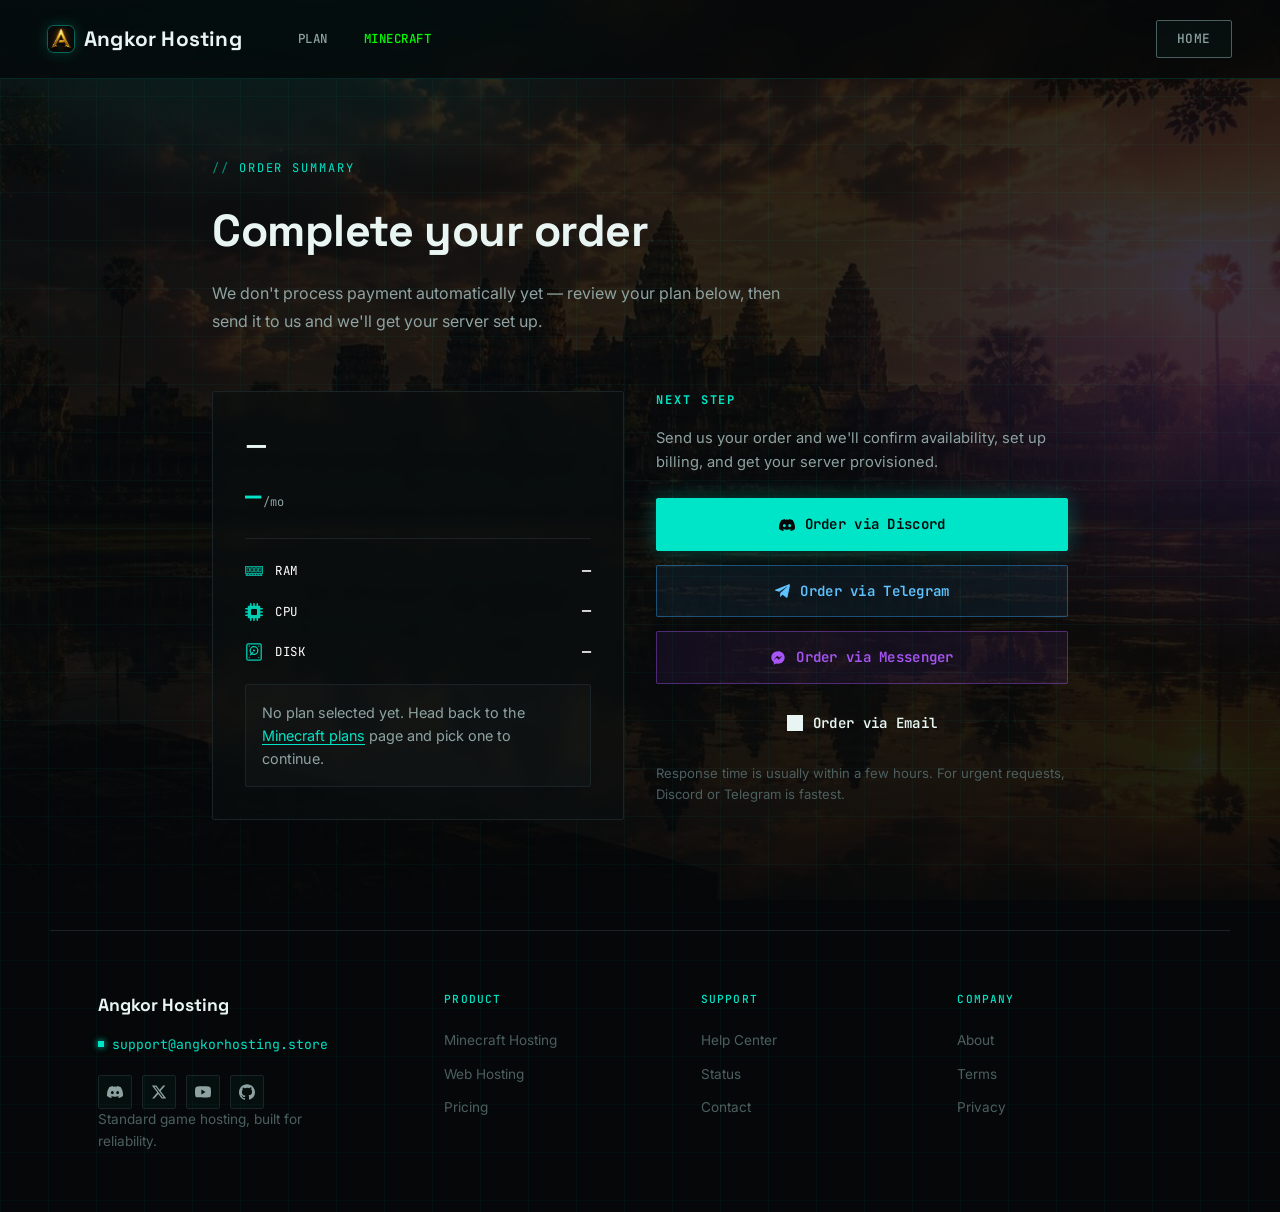
==== checkout/index.html @ 4ad1be81 "Initial commit" ====
<!DOCTYPE html>
<html lang="en">
<head>
    <meta charset="UTF-8">
    <meta name="viewport" content="width=device-width, initial-scale=1.0">
    <title>Checkout — Angkor Hosting</title>
    <link rel="stylesheet" href="/c2/style.css">
    <link rel="shortcut icon" href="/img/brand.png" type="image/x-icon">
</head>
<body>
    <header>
        <a href="/"><h1><img src="/img/brand.png">Angkor Hosting</h1></a>
        <div class="link-nav display-flex">
            <a href="/#plan" class="plans nav-link">Plan</a>
            <a href="/plan/mc/" class="minecraft-server nav-link" style="color:rgb(0, 255, 0);">Minecraft</a>
            <a href="" class="website nav-link"></a>
        </div>
        <div class="auth display-flex">
            <a href="/" class="login nav-link">Home</a>
        </div>
    </header>

    <main class="checkout-page">
        <p class="legal-label">Order summary</p>
        <h1>Complete your order</h1>
        <p class="intro">We don't process payment automatically yet — review your plan below, then send it to us and we'll get your server set up.</p>

        <div class="checkout-layout">
            <div class="order-card" id="order-card">
                <div class="order-card-header">
                    <h2 id="plan-name">—</h2>
                    <p class="order-price"><span id="plan-price">—</span><span class="unit">/mo</span></p>
                </div>

                <div class="order-specs">
                    <div class="ram-plan">
                        <img src="/svg/ram.svg" width="20px">
                        <div class="list-size"><p>RAM</p><p class="main-plan-list" id="plan-ram">—</p></div>
                    </div>
                    <div class="cpu-plan">
                        <img src="/svg/cpu.svg" width="20px">
                        <div class="list-size"><p>CPU</p><p class="main-plan-list" id="plan-cpu">—</p></div>
                    </div>
                    <div class="storage-plan">
                        <img src="/svg/storage.svg" width="20px">
                        <div class="list-size"><p>DISK</p><p class="main-plan-list" id="plan-disk">—</p></div>
                    </div>
                </div>

                <div id="no-plan-notice" class="no-plan-notice" style="display:none;">
                    <p>No plan selected yet. Head back to the <a href="/plan/mc/">Minecraft plans</a> page and pick one to continue.</p>
                </div>
            </div>

            <div class="order-actions">
                <h3>Next step</h3>
                <p class="actions-intro">Send us your order and we'll confirm availability, set up billing, and get your server provisioned.</p>

                <a href="#" id="discord-btn" class="checkout-btn discord-btn" target="_blank" rel="noopener">
                    Order via Discord
                </a>

                <a href="#" id="telegram-btn" class="checkout-btn telegram-btn" target="_blank" rel="noopener">
                    Order via Telegram
                </a>

                <a href="#" id="messenger-btn" class="checkout-btn messenger-btn" target="_blank" rel="noopener">
                    Order via Messenger
                </a>

                <a href="#" id="email-btn" class="checkout-btn email-btn">
                    Order via Email
                </a>

                <p class="actions-note">Response time is usually within a few hours. For urgent requests, Discord or Telegram is fastest.</p>
            </div>
        </div>
    </main>

    <footer>
        <div class="angkor-hosting">
            <a href="mailto:support@angkorhosting.store" class="footer-email">support@angkorhosting.store</a>
            <div class="socials">
                <a href="" class="social-link discord" aria-label="Discord"></a>
                <a href="" class="social-link twitter" aria-label="Twitter / X"></a>
                <a href="" class="social-link youtube" aria-label="YouTube"></a>
                <a href="" class="social-link github" aria-label="GitHub"></a>
            </div>
        </div>
        <div class="product">
            <h4>Product</h4>
            <ul>
                <li><a href="/plan/mc/">Minecraft Hosting</a></li>
                <li><a href="/#plan">Web Hosting</a></li>
                <li><a href="/#plan">Pricing</a></li>
            </ul>
        </div>
        <div class="support">
            <h4>Support</h4>
            <ul>
                <li><a href="/tutorial/">Help Center</a></li>
                <li><a href="#">Status</a></li>
                <li><a href="mailto:support@angkorhosting.store">Contact</a></li>
            </ul>
        </div>
        <div class="company">
            <h4>Company</h4>
            <ul>
                <li><a href="#">About</a></li>
                <li><a href="/terms/">Terms</a></li>
                <li><a href="/privacy/">Privacy</a></li>
            </ul>
        </div>
    </footer>

    <script>
        (function(){
            var params = new URLSearchParams(window.location.search);
            var plan = params.get('plan');
            var price = params.get('price');
            var ram = params.get('ram');
            var cpu = params.get('cpu');
            var disk = params.get('disk');

            var DISCORD_INVITE = "https://discord.gg/your-invite-code";
            var TELEGRAM_USERNAME = "your_telegram_username";
            var MESSENGER_USERNAME = "your.page.username";
            var SUPPORT_EMAIL = "support@angkorhosting.store";

            if(!plan){
                document.getElementById('no-plan-notice').style.display = 'block';
                document.getElementById('order-card').classList.add('empty');
                document.getElementById('discord-btn').href = DISCORD_INVITE;
                document.getElementById('telegram-btn').href = "https://t.me/" + TELEGRAM_USERNAME;
                document.getElementById('messenger-btn').href = "https://m.me/" + MESSENGER_USERNAME;
                document.getElementById('email-btn').href = "mailto:" + SUPPORT_EMAIL + "?subject=" + encodeURIComponent("Angkor Hosting — New order");
                return;
            }

            document.getElementById('plan-name').textContent = plan;
            document.getElementById('plan-price').textContent = (price.indexOf('$') === 0 || price.toLowerCase().indexOf('from') === 0) ? price : ('$' + price);
            document.getElementById('plan-ram').textContent = ram || '—';
            document.getElementById('plan-cpu').textContent = cpu || '—';
            document.getElementById('plan-disk').textContent = disk || '—';
            document.title = plan + " — Checkout — Angkor Hosting";

            var summaryLines = [
                "New order request",
                "",
                "Plan: " + plan,
                "Price: " + (price.indexOf('$') === 0 ? price : ('$' + price)) + "/mo",
                "RAM: " + (ram || '—'),
                "CPU: " + (cpu || '—'),
                "Disk: " + (disk || '—')
            ].join("\n");

            var mailSubject = "Angkor Hosting order — " + plan + " plan";
            var mailBody = summaryLines + "\n\nPlease let me know the next steps to get this set up.";

            document.getElementById('email-btn').href =
                "mailto:" + SUPPORT_EMAIL +
                "?subject=" + encodeURIComponent(mailSubject) +
                "&body=" + encodeURIComponent(mailBody);

            document.getElementById('discord-btn').href = DISCORD_INVITE;

            // Telegram supports pre-filled text via the ?text= param
            var telegramText = "Hi! I'd like to order the " + plan + " plan (" +
                (price.indexOf('$') === 0 ? price : ('$' + price)) + "/mo — " +
                (ram || '—') + " RAM, " + (cpu || '—') + " CPU, " + (disk || '—') + " disk).";
            document.getElementById('telegram-btn').href =
                "https://t.me/" + TELEGRAM_USERNAME + "?text=" + encodeURIComponent(telegramText);

            // Messenger (m.me) does not support pre-filled message text — deep link only
            document.getElementById('messenger-btn').href = "https://m.me/" + MESSENGER_USERNAME;
        })();
    </script>
</body>
</html>
---- c2/style.css ----
/* ============================================================
   Angkor Hosting — stylesheet
   Direction: modern gamer-hosting — neon aqua on near-black,
   glass surfaces, HUD-sharp edges, one glow signature in the hero
   ============================================================ */

@import url('https://fonts.googleapis.com/css2?family=Space+Grotesk:wght@400;500;600;700&family=JetBrains+Mono:wght@400;500;600&family=Inter:wght@400;500;600&display=swap');

:root{
  --stone-950:#050708;
  --stone-900:#0a0f10;
  --stone-800:#0e1516;
  --stone-700:#1a2426;
  --stone-500:#4c5f5f;
  --stone-300:#8ea3a1;
  --sand-100:#e8f5f2;
  --gold-400:#00e5c7;
  --gold-500:#00b8a0;
  --gold-bright:#5dfce3;
  --gold-glow:rgba(0,229,199,0.16);
  --laterite:#0a9a86;
  --violet-400:#a855f7;
  --violet-glow:rgba(168,85,247,0.18);

  --font-display:'Space Grotesk', sans-serif;
  --font-mono:'JetBrains Mono', monospace;
  --font-body:'Inter', sans-serif;

  --radius:2px;
  --edge:1px solid var(--stone-700);
}

*{box-sizing:border-box;margin:0;padding:0;}

html{scroll-behavior:smooth;}

body{
  background-color:var(--stone-950);
  color:var(--sand-100);
  font-family:var(--font-body);
  line-height:1.6;
  -webkit-font-smoothing:antialiased;
  background-image:
    radial-gradient(ellipse 1000px 600px at 20% -10%, var(--gold-glow), transparent 55%),
    radial-gradient(ellipse 800px 500px at 100% 30%, var(--violet-glow), transparent 60%),
    linear-gradient(rgba(0,229,199,0.035) 1px, transparent 1px),
    linear-gradient(90deg, rgba(0,229,199,0.035) 1px, transparent 1px),
    linear-gradient(rgba(5,7,8,0.82), rgba(5,7,8,0.9)),
    url("/img/wallpaper.jpg");
  background-size:auto, auto, 48px 48px, 48px 48px, cover, cover;
  background-position:top left, top left, top left, top left, center, center;
  background-repeat:no-repeat, no-repeat, repeat, repeat, no-repeat, no-repeat;
  background-attachment:scroll, scroll, scroll, scroll, fixed, fixed;
}

a{color:inherit;text-decoration:none;}
button{font-family:inherit;cursor:pointer;border:none;background:none;color:inherit;}
img{display:block;max-width:100%;}

.display-flex{display:flex;}

/* ---------------- Layout shell ---------------- */
main{max-width:1180px;margin:0 auto;padding:0 32px;}

/* ---------------- Header ---------------- */
header{
  position:sticky;top:0;z-index:50;
  display:flex;align-items:center;justify-content:space-between;
  gap:48px;
  padding:20px 48px;
  background:rgba(5,7,8,0.75);
  backdrop-filter:blur(14px) saturate(140%);
  border-bottom:1px solid rgba(0,229,199,0.14);
}

header h1{
  font-family:var(--font-display);
  font-size:1.3rem;
  font-weight:700;
  letter-spacing:0.01em;
  display:flex;
  align-items:center;
  gap:10px;
}

header h1 img{
  width:26px;
  height:26px;
  border-radius:6px;
  object-fit:cover;
  box-shadow:0 0 0 1px rgba(0,229,199,0.35), 0 0 14px rgba(0,229,199,0.25);
}

.link-nav{gap:36px;margin-left:8px;margin-right:auto;}

.nav-link{
  font-family:var(--font-mono);
  font-size:0.78rem;
  letter-spacing:0.04em;
  text-transform:uppercase;
  color:var(--stone-300);
  font-weight:500;
  transition:color 0.2s ease, text-shadow 0.2s ease;
  position:relative;
}

.link-nav .nav-link::after{
  content:"";
  position:absolute;
  left:0;bottom:-6px;
  width:0;height:1px;
  background:var(--gold-400);
  box-shadow:0 0 6px var(--gold-400);
  transition:width 0.25s ease;
}
.plans {
  margin-right: auto;
}

.nav-link:hover{color:var(--gold-bright);text-shadow:0 0 10px rgba(0,229,199,0.4);}
.link-nav .nav-link:hover::after{width:100%;}

.auth .login{
  border:1px solid var(--stone-500);
  padding:8px 20px;
  border-radius:var(--radius);
  font-family:var(--font-mono);
  font-size:0.8rem;
  background:rgba(0,229,199,0.03);
  transition:border-color 0.2s ease, background 0.2s ease, box-shadow 0.2s ease;
}

.auth .login:hover{
  border-color:var(--gold-400);
  background:rgba(0,229,199,0.08);
  box-shadow:0 0 16px rgba(0,229,199,0.25);
}

/* ---------------- Hero ---------------- */
.get-starter{
  position:relative;
  padding:120px 32px 100px;
  max-width:1180px;
  margin:0 auto;
  overflow:hidden;
}

.get-starter::before{
  /* signature: pulsing server-node network, animated */
  content:"";
  position:absolute;
  right:-60px;top:0;
  width:480px;height:340px;
  opacity:0.9;
  background-image:url("data:image/svg+xml,%3Csvg xmlns='http://www.w3.org/2000/svg' viewBox='0 0 480 340' fill='none'%3E%3Cg stroke='%2300e5c7' stroke-width='1' opacity='0.5'%3E%3Cline x1='90' y1='60' x2='220' y2='120'/%3E%3Cline x1='220' y1='120' x2='380' y2='70'/%3E%3Cline x1='220' y1='120' x2='230' y2='240'/%3E%3Cline x1='230' y1='240' x2='120' y2='290'/%3E%3Cline x1='230' y1='240' x2='370' y2='260'/%3E%3Cline x1='90' y1='60' x2='60' y2='180'/%3E%3Cline x1='380' y1='70' x2='420' y2='190'/%3E%3C/g%3E%3Cg fill='%2300e5c7'%3E%3Ccircle cx='90' cy='60' r='4'/%3E%3Ccircle cx='380' cy='70' r='3'/%3E%3Ccircle cx='60' cy='180' r='3'/%3E%3Ccircle cx='420' cy='190' r='3'/%3E%3Ccircle cx='120' cy='290' r='3'/%3E%3Ccircle cx='370' cy='260' r='3'/%3E%3C/g%3E%3Ccircle cx='220' cy='120' r='6' fill='%2300ffd1'%3E%3Canimate attributeName='r' values='6;10;6' dur='2.4s' repeatCount='indefinite'/%3E%3Canimate attributeName='opacity' values='1;0.4;1' dur='2.4s' repeatCount='indefinite'/%3E%3C/circle%3E%3Ccircle cx='230' cy='240' r='6' fill='%23a855f7'%3E%3Canimate attributeName='r' values='6;10;6' dur='2.4s' begin='1.2s' repeatCount='indefinite'/%3E%3Canimate attributeName='opacity' values='1;0.4;1' dur='2.4s' begin='1.2s' repeatCount='indefinite'/%3E%3C/circle%3E%3C/svg%3E");
  background-repeat:no-repeat;
  background-size:contain;
  pointer-events:none;
}

.get-text{position:relative;z-index:1;max-width:640px;}

.support-24{
  display:inline-flex;
  align-items:center;
  gap:8px;
  font-family:var(--font-mono);
  font-size:0.72rem;
  letter-spacing:0.1em;
  text-transform:uppercase;
  color:var(--gold-bright);
  border:1px solid rgba(0,229,199,0.3);
  background:rgba(0,229,199,0.05);
  padding:7px 14px;
  border-radius:20px;
  margin-bottom:24px;
}

.support-24::before{
  content:"";
  width:7px;height:7px;
  border-radius:50%;
  background:var(--gold-400);
  box-shadow:0 0 8px var(--gold-400);
  animation:pulse-dot 1.8s ease-in-out infinite;
  flex-shrink:0;
}

.support-24::after{content:"24/7 support online";}

@keyframes pulse-dot{
  0%,100%{opacity:1;transform:scale(1);}
  50%{opacity:0.5;transform:scale(0.75);}
}

.get-text h2{
  font-family:var(--font-display);
  font-weight:700;
  font-size:clamp(2.4rem, 5vw, 3.7rem);
  line-height:1.05;
  letter-spacing:-0.02em;
  margin-bottom:24px;
  background: linear-gradient(to right, rgb(0, 255, 106) 20%, rgb(225, 0, 255) 60%);
  -webkit-background-clip: text;
  background-clip: text;
  -webkit-text-fill-color: transparent; 
}

.get-text p{
  color:var(--stone-300);
  font-size:1.02rem;
  max-width:520px;
  margin-bottom:36px;
}

.get-btn{gap:16px;display:flex;}

.get-start{
  background:var(--gold-400);
  color:var(--stone-950);
  font-weight:700;
  font-size:0.92rem;
  padding:13px 28px;
  border-radius:var(--radius);
  box-shadow:0 0 24px rgba(0,229,199,0.35);
  transition:background 0.2s ease, transform 0.2s ease, box-shadow 0.2s ease;
}

.get-start:hover{
  background:var(--gold-bright);
  transform:translateY(-2px);
  box-shadow:0 0 36px rgba(0,229,199,0.55);
}

.tutorial{
  border:1px solid var(--stone-500);
  padding:13px 28px;
  border-radius:var(--radius);
  font-size:0.92rem;
  transition:border-color 0.2s ease, box-shadow 0.2s ease;
}

.tutorial:hover{border-color:var(--gold-400);box-shadow:0 0 16px rgba(0,229,199,0.2);}

/* ---------------- Section heads ---------------- */
.our-services, .choose-us{
  padding:80px 32px;
  border-top:var(--edge);
}

.our-services h3, .choose-us h3{
  font-family:var(--font-mono);
  font-size:0.75rem;
  letter-spacing:0.16em;
  text-transform:uppercase;
  color:var(--gold-400);
  margin-bottom:14px;
}

.our-services h3::before, .choose-us h3::before{content:"// ";opacity:0.6;}

.our-services h2, .choose-us h2{
  font-family:var(--font-display);
  font-weight:600;
  font-size:clamp(1.7rem, 3vw, 2.3rem);
  letter-spacing:-0.01em;
  max-width:600px;
  margin-bottom:16px;
  color:var(--sand-100);
}

.our-services p, .choose-us p{
  color:var(--stone-300);
  max-width:520px;
  margin-bottom:48px;
}

/* ---------------- Plans ---------------- */
.plan{
  display:grid;
  grid-template-columns:repeat(3, 1fr);
  gap:20px;
}

.plan-grid-10{
  grid-template-columns:repeat(auto-fit, minmax(230px, 1fr));
}

.plan-view.featured{
  border-color:var(--gold-400);
  box-shadow:0 0 24px rgba(0,229,199,0.12);
  position:relative;
}

.plan-view.featured::before{
  content:"POPULAR";
  position:absolute;
  top:-1px;right:-1px;
  font-family:var(--font-mono);
  font-size:0.62rem;
  letter-spacing:0.1em;
  color:var(--stone-950);
  background:var(--gold-400);
  padding:4px 10px;
  border-radius:0 var(--radius) 0 var(--radius);
  box-shadow:0 0 14px rgba(0,229,199,0.4);
}

.plan-listing p{max-width:640px;}

.plan-view {
  background: rgba(10, 15, 16, 0.6);
  backdrop-filter: blur(6px);
  border: var(--edge);
  background-image: url("https://encrypted-tbn0.gstatic.com/images?q=tbn:ANd9GcTOYKWDwhPatoh9X-feSPd5pLEYlNWrLrob0IVyI7hwEuAMwrgCJOPVaadz&s=10");
  background-size: cover;
  background-position: center;
  background-repeat: no-repeat;

  border-radius: 10px;
  padding: 32px 26px;

  display: flex;
  flex-direction: column;
  gap: 18px;

  position: relative;

  width: 100%;
  height: 100%;
  box-sizing: border-box;

  transition: border-color 0.25s ease, transform 0.25s ease, box-shadow 0.25s ease;
}

.plan-view:hover{
  border-color:var(--gold-400);
  transform:translateY(-4px);
  box-shadow:0 0 30px rgba(0,229,199,0.15);
}

.plan-view h2{
  font-family:var(--font-display);
  font-weight:600;
  font-size:1.3rem;
  background: linear-gradient(to right, rgb(0, 255, 0) 0%, rgb(0, 204, 255) 15%);
  -webkit-background-clip: text;
  background-clip: text;
  -webkit-text-fill-color: transparent;
}

.plan-view .price{
  font-family:var(--font-mono);
  font-size:1.9rem;
  font-weight:600;
  padding-bottom:16px;
  margin-bottom:2px;
  border-bottom:1px solid var(--stone-700);
  background:linear-gradient(90deg,
    #00e5c7 0%,
    #00b8a0 12.5%,
    #5dfce3 25%,
    #3ddcff 37.5%,
    #7c8cff 50%,
    #a855f7 62.5%,
    #d066f0 75%,
    #5dfce3 87.5%,
    #00e5c7 100%);
  background-size:300% 100%;
  -webkit-background-clip:text;
  background-clip:text;
  -webkit-text-fill-color:transparent;
  animation:price-run 7s linear infinite;
}

.plan-view .price span{
  font-size:0.75rem;
  font-weight:400;
  color:var(--stone-300);
  letter-spacing:0.02em;
  -webkit-text-fill-color:var(--stone-300);
}

@keyframes price-run{
  0%{background-position:0% 50%;}
  100%{background-position:300% 50%;}
}

@media (prefers-reduced-motion:reduce){
  .plan-view .price{animation:none;background-position:0% 50%;}
}

.plan-view.more .price{
  font-size:1.3rem;
}

.sec {
  background-image: url(/img/mcp.jpg);
  width: 100%;
  height: 100%;
  background-size: cover;
  background-position: center;
  background-repeat: no-repeat;
}

.plan-view.more{
  background:linear-gradient(160deg, rgba(168,85,247,0.08), rgba(10,15,16,0.6));
  border-color:var(--violet-400);
  background-image: url(/img/8639850.jpg);
  width: 100%;
  height: 100%;
  background-size: cover;
  background-position: center;
  background-repeat: no-repeat;
}

.plan-view.more:hover{
  border-color:var(--violet-400);
  box-shadow:0 0 30px rgba(168,85,247,0.2);
}

.plan-view.more::before{
  content:"CUSTOM";
  position:absolute;
  top:-1px;right:-1px;
  font-family:var(--font-mono);
  font-size:0.62rem;
  letter-spacing:0.1em;
  color:var(--stone-950);
  background:var(--violet-400);
  padding:4px 10px;
  border-radius:0 var(--radius) 0 var(--radius);
  box-shadow:0 0 14px rgba(168,85,247,0.45);
}

.ram-plan, .cpu-plan, .storage-plan{
  display:flex;
  align-items:center;
  gap:12px;
}

.ram-plan img, .cpu-plan img, .storage-plan img{
  width:18px;
  height:18px;
  flex-shrink:0;
  opacity:0.9;
}

.list-size{
  display:flex;
  align-items:center;
  justify-content:space-between;
  flex:1;
  gap:10px;
}

.list-size p {
  color: #fff;
}

.list-size p:first-child{
  font-size:0.78rem;
  color: #fff;
  font-family:var(--font-mono);
  letter-spacing:0.06em;
  text-transform:uppercase;
}

.main-plan-list{
  font-family:var(--font-mono);
  font-size:0.95rem;
  font-weight:600;
  color:var(--sand-100);
}

.plan-view .buy{
  margin-top:8px;
  border:1px solid var(--stone-500);
  padding:11px;
  border-radius:var(--radius);
  font-family:var(--font-mono);
  font-size:0.82rem;
  font-weight:500;
  letter-spacing:0.03em;
  color:var(--sand-100);
  transition:background 0.2s ease, border-color 0.2s ease, box-shadow 0.2s ease;
}

.plan-view .buy::before{content:"SELECT PLAN";}

.plan-view .buy:hover{
  background:var(--gold-400);
  border-color:var(--gold-400);
  color:var(--stone-950);
  box-shadow:0 0 20px rgba(0,229,199,0.35);
}

.plan-view.more .buy::before{content:"CONFIGURE";}

/* ---------------- Why choose us ---------------- */
.card-choose-us{
  display:grid;
  grid-template-columns:repeat(3, 1fr);
  gap:1px;
  border-radius: 10px;
  background:var(--stone-700);
  border:var(--edge);
}

.card{
  background:rgba(10,15,16,0.5);
  min-height:170px;
  padding:26px;
  position:relative;
  font-family:var(--font-body);
  font-size:0.92rem;
  color:var(--stone-300);
  line-height:1.6;
  transition:background 0.25s ease, box-shadow 0.25s ease;
}

.card:hover{
  background:rgba(0,229,199,0.04);
  box-shadow:inset 0 0 0 1px rgba(0,229,199,0.3);
}

.card::before{
  content:counter(card-index, decimal-leading-zero);
  counter-increment:card-index;
  font-family:var(--font-mono);
  font-size:0.75rem;
  color:var(--gold-400);
  display:block;
  margin-bottom:14px;
}

.card-choose-us{counter-reset:card-index;}

/* placeholder copy shown only while a card is still empty in the HTML */
.card:empty::after{
  content:"Reliable infrastructure";
  font-family:var(--font-body);
  font-size:0.92rem;
  color:var(--stone-500);
  font-style:italic;
}

.card:nth-child(1):empty::after{content:"Instant setup on order";}
.card:nth-child(2):empty::after{content:"DDoS protected network";}
.card:nth-child(3):empty::after{content:"NVMe storage on every plan";}
.card:nth-child(4):empty::after{content:"Free daily backups";}
.card:nth-child(5):empty::after{content:"Full plugin & mod support";}
.card:nth-child(6):empty::after{content:"Staff support around the clock";}

/* ---------------- Ready / CTA band ---------------- */
.ready{
  margin:0 32px 32px;
  padding:70px 48px;
  text-align:center;
  background:var(--stone-900);
  border:1px solid rgba(0,229,199,0.4);
  border-radius: 10px;
  position:relative;
  overflow:hidden;
  box-shadow:0 0 50px rgba(0,229,199,0.08);
}

.ready::before{
  content:"";
  position:absolute;
  inset:0;
  background:radial-gradient(ellipse 600px 300px at 50% 0%, rgba(0,229,199,0.14), transparent 70%);
  pointer-events:none;
}

.ready h2{
  font-family:var(--font-display);
  font-weight:700;
  font-size:clamp(1.6rem, 3vw, 2.1rem);
  letter-spacing:-0.01em;
  margin-bottom:12px;
  position:relative;
}

.ready p{
  color:var(--stone-300);
  position:relative;
}

/* ---------------- Footer ---------------- */
footer{
  border-top:var(--edge);
  padding:60px 48px 40px;
  display:grid;
  grid-template-columns:1.4fr 1fr 1fr 1fr;
  gap:32px;
  max-width:1180px;
  margin:0 auto;
}

.angkor-hosting::before{
  content:"Angkor Hosting";
  font-family:var(--font-display);
  font-weight:700;
  font-size:1.1rem;
  color:var(--sand-100);
  display:block;
  margin-bottom:10px;
}

.angkor-hosting::after{
  content:"Standard game hosting, built for reliability.";
  font-size:0.85rem;
  color:var(--stone-500);
  display:block;
  max-width:220px;
  margin-bottom:20px;
}

.footer-email{
  display:inline-flex;
  align-items:center;
  gap:8px;
  font-family:var(--font-mono);
  font-size:0.82rem;
  color:var(--gold-400);
  margin-bottom:20px;
  transition:color 0.2s ease, text-shadow 0.2s ease;
}

.footer-email::before{
  content:"";
  width:6px;height:6px;
  background:var(--gold-400);
  box-shadow:0 0 6px var(--gold-400);
  flex-shrink:0;
}

.footer-email:hover{color:var(--gold-bright);text-shadow:0 0 10px rgba(0,229,199,0.4);}

.socials{
  display:flex;
  gap:10px;
}

.social-link{
  width:34px;
  height:34px;
  display:flex;
  align-items:center;
  justify-content:center;
  border:1px solid var(--stone-700);
  border-radius:var(--radius);
  background:rgba(0,229,199,0.03);
  position:relative;
  transition:border-color 0.2s ease, box-shadow 0.2s ease, background 0.2s ease;
}

.social-link::before{
  content:"";
  width:16px;height:16px;
  background:var(--stone-300);
  transition:background 0.2s ease;
  -webkit-mask-repeat:no-repeat;
  mask-repeat:no-repeat;
  -webkit-mask-size:contain;
  mask-size:contain;
  -webkit-mask-position:center;
  mask-position:center;
}

.social-link:hover{
  border-color:var(--gold-400);
  background:rgba(0,229,199,0.08);
  box-shadow:0 0 16px rgba(0,229,199,0.3);
}

.social-link:hover::before{background:var(--gold-bright);}

.social-link.discord::before{
  -webkit-mask-image:url("data:image/svg+xml,%3Csvg xmlns='http://www.w3.org/2000/svg' viewBox='0 0 24 24'%3E%3Cpath d='M20.317 4.37a19.79 19.79 0 0 0-4.885-1.515.074.074 0 0 0-.079.037c-.21.375-.444.864-.608 1.25a18.27 18.27 0 0 0-5.487 0 12.64 12.64 0 0 0-.617-1.25.077.077 0 0 0-.079-.037A19.736 19.736 0 0 0 3.677 4.37a.07.07 0 0 0-.032.027C.533 9.046-.32 13.58.099 18.057a.082.082 0 0 0 .031.056 19.9 19.9 0 0 0 5.993 3.03.078.078 0 0 0 .084-.028c.462-.63.874-1.295 1.226-1.994a.076.076 0 0 0-.041-.106 13.107 13.107 0 0 1-1.872-.892.077.077 0 0 1-.008-.128c.126-.094.252-.192.372-.291a.074.074 0 0 1 .077-.01c3.928 1.793 8.18 1.793 12.061 0a.073.073 0 0 1 .078.01c.12.099.246.197.373.291a.077.077 0 0 1-.006.127 12.3 12.3 0 0 1-1.873.892.076.076 0 0 0-.04.107c.36.698.772 1.362 1.225 1.993a.076.076 0 0 0 .084.028 19.84 19.84 0 0 0 6.002-3.03.077.077 0 0 0 .032-.055c.5-5.177-.838-9.674-3.549-13.66a.06.06 0 0 0-.031-.028zM8.02 15.33c-1.183 0-2.157-1.085-2.157-2.419 0-1.333.955-2.419 2.157-2.419 1.211 0 2.176 1.096 2.157 2.42 0 1.333-.955 2.418-2.157 2.418zm7.975 0c-1.183 0-2.157-1.085-2.157-2.419 0-1.333.955-2.419 2.157-2.419 1.21 0 2.176 1.096 2.157 2.42 0 1.333-.946 2.418-2.157 2.418z'/%3E%3C/svg%3E");
  mask-image:url("data:image/svg+xml,%3Csvg xmlns='http://www.w3.org/2000/svg' viewBox='0 0 24 24'%3E%3Cpath d='M20.317 4.37a19.79 19.79 0 0 0-4.885-1.515.074.074 0 0 0-.079.037c-.21.375-.444.864-.608 1.25a18.27 18.27 0 0 0-5.487 0 12.64 12.64 0 0 0-.617-1.25.077.077 0 0 0-.079-.037A19.736 19.736 0 0 0 3.677 4.37a.07.07 0 0 0-.032.027C.533 9.046-.32 13.58.099 18.057a.082.082 0 0 0 .031.056 19.9 19.9 0 0 0 5.993 3.03.078.078 0 0 0 .084-.028c.462-.63.874-1.295 1.226-1.994a.076.076 0 0 0-.041-.106 13.107 13.107 0 0 1-1.872-.892.077.077 0 0 1-.008-.128c.126-.094.252-.192.372-.291a.074.074 0 0 1 .077-.01c3.928 1.793 8.18 1.793 12.061 0a.073.073 0 0 1 .078.01c.12.099.246.197.373.291a.077.077 0 0 1-.006.127 12.3 12.3 0 0 1-1.873.892.076.076 0 0 0-.04.107c.36.698.772 1.362 1.225 1.993a.076.076 0 0 0 .084.028 19.84 19.84 0 0 0 6.002-3.03.077.077 0 0 0 .032-.055c.5-5.177-.838-9.674-3.549-13.66a.06.06 0 0 0-.031-.028zM8.02 15.33c-1.183 0-2.157-1.085-2.157-2.419 0-1.333.955-2.419 2.157-2.419 1.211 0 2.176 1.096 2.157 2.42 0 1.333-.955 2.418-2.157 2.418zm7.975 0c-1.183 0-2.157-1.085-2.157-2.419 0-1.333.955-2.419 2.157-2.419 1.21 0 2.176 1.096 2.157 2.42 0 1.333-.946 2.418-2.157 2.418z'/%3E%3C/svg%3E");
}

.social-link.twitter::before{
  -webkit-mask-image:url("data:image/svg+xml,%3Csvg xmlns='http://www.w3.org/2000/svg' viewBox='0 0 24 24'%3E%3Cpath d='M18.244 2.25h3.308l-7.227 8.26 8.502 11.24H16.17l-5.214-6.817L4.99 21.75H1.68l7.73-8.835L1.254 2.25H8.08l4.713 6.231zm-1.161 17.52h1.833L7.084 4.126H5.117z'/%3E%3C/svg%3E");
  mask-image:url("data:image/svg+xml,%3Csvg xmlns='http://www.w3.org/2000/svg' viewBox='0 0 24 24'%3E%3Cpath d='M18.244 2.25h3.308l-7.227 8.26 8.502 11.24H16.17l-5.214-6.817L4.99 21.75H1.68l7.73-8.835L1.254 2.25H8.08l4.713 6.231zm-1.161 17.52h1.833L7.084 4.126H5.117z'/%3E%3C/svg%3E");
}

.social-link.youtube::before{
  -webkit-mask-image:url("data:image/svg+xml,%3Csvg xmlns='http://www.w3.org/2000/svg' viewBox='0 0 24 24'%3E%3Cpath d='M23.498 6.186a3.016 3.016 0 0 0-2.122-2.136C19.505 3.545 12 3.545 12 3.545s-7.505 0-9.377.505A3.017 3.017 0 0 0 .502 6.186C0 8.07 0 12 0 12s0 3.93.502 5.814a3.016 3.016 0 0 0 2.122 2.136c1.871.505 9.376.505 9.376.505s7.505 0 9.377-.505a3.015 3.015 0 0 0 2.122-2.136C24 15.93 24 12 24 12s0-3.93-.502-5.814zM9.545 15.568V8.432L15.818 12z'/%3E%3C/svg%3E");
  mask-image:url("data:image/svg+xml,%3Csvg xmlns='http://www.w3.org/2000/svg' viewBox='0 0 24 24'%3E%3Cpath d='M23.498 6.186a3.016 3.016 0 0 0-2.122-2.136C19.505 3.545 12 3.545 12 3.545s-7.505 0-9.377.505A3.017 3.017 0 0 0 .502 6.186C0 8.07 0 12 0 12s0 3.93.502 5.814a3.016 3.016 0 0 0 2.122 2.136c1.871.505 9.376.505 9.376.505s7.505 0 9.377-.505a3.015 3.015 0 0 0 2.122-2.136C24 15.93 24 12 24 12s0-3.93-.502-5.814zM9.545 15.568V8.432L15.818 12z'/%3E%3C/svg%3E");
}

.social-link.github::before{
  -webkit-mask-image:url("data:image/svg+xml,%3Csvg xmlns='http://www.w3.org/2000/svg' viewBox='0 0 24 24'%3E%3Cpath d='M12 .297c-6.63 0-12 5.373-12 12 0 5.303 3.438 9.8 8.205 11.385.6.113.82-.258.82-.577 0-.285-.01-1.04-.015-2.04-3.338.724-4.042-1.61-4.042-1.61-.546-1.385-1.333-1.754-1.333-1.754-1.089-.744.083-.729.083-.729 1.205.084 1.839 1.237 1.839 1.237 1.07 1.834 2.809 1.304 3.495.997.107-.775.418-1.305.762-1.605-2.665-.303-5.467-1.334-5.467-5.93 0-1.31.469-2.381 1.236-3.221-.124-.303-.535-1.524.117-3.176 0 0 1.008-.322 3.301 1.23A11.5 11.5 0 0 1 12 5.803c1.02.005 2.047.138 3.006.404 2.291-1.552 3.297-1.23 3.297-1.23.653 1.653.242 2.874.118 3.176.77.84 1.235 1.911 1.235 3.221 0 4.609-2.807 5.624-5.479 5.921.43.372.823 1.102.823 2.222 0 1.604-.015 2.896-.015 3.286 0 .321.216.696.825.578C20.565 22.092 24 17.592 24 12.297c0-6.627-5.373-12-12-12'/%3E%3C/svg%3E");
  mask-image:url("data:image/svg+xml,%3Csvg xmlns='http://www.w3.org/2000/svg' viewBox='0 0 24 24'%3E%3Cpath d='M12 .297c-6.63 0-12 5.373-12 12 0 5.303 3.438 9.8 8.205 11.385.6.113.82-.258.82-.577 0-.285-.01-1.04-.015-2.04-3.338.724-4.042-1.61-4.042-1.61-.546-1.385-1.333-1.754-1.333-1.754-1.089-.744.083-.729.083-.729 1.205.084 1.839 1.237 1.839 1.237 1.07 1.834 2.809 1.304 3.495.997.107-.775.418-1.305.762-1.605-2.665-.303-5.467-1.334-5.467-5.93 0-1.31.469-2.381 1.236-3.221-.124-.303-.535-1.524.117-3.176 0 0 1.008-.322 3.301 1.23A11.5 11.5 0 0 1 12 5.803c1.02.005 2.047.138 3.006.404 2.291-1.552 3.297-1.23 3.297-1.23.653 1.653.242 2.874.118 3.176.77.84 1.235 1.911 1.235 3.221 0 4.609-2.807 5.624-5.479 5.921.43.372.823 1.102.823 2.222 0 1.604-.015 2.896-.015 3.286 0 .321.216.696.825.578C20.565 22.092 24 17.592 24 12.297c0-6.627-5.373-12-12-12'/%3E%3C/svg%3E");
}

.product h4, .support h4, .company h4{
  font-family:var(--font-mono);
  font-size:0.7rem;
  letter-spacing:0.1em;
  text-transform:uppercase;
  font-weight:500;
  color:var(--gold-400);
  margin-bottom:14px;
}

.product ul, .support ul, .company ul{
  list-style:none;
}

.product li, .support li, .company li{
  line-height:2.1;
}

.product a, .support a, .company a{
  font-size:0.85rem;
  color:var(--stone-500);
  transition:color 0.2s ease, text-shadow 0.2s ease;
}

.product a:hover, .support a:hover, .company a:hover{
  color:var(--gold-bright);
  text-shadow:0 0 8px rgba(0,229,199,0.35);
}

/* ---------------- Responsive ---------------- */
@media (max-width:900px){
  header{padding:18px 24px;}
  .link-nav{gap:20px;}
  .get-starter::before{opacity:0.25;width:280px;}
  .plan{grid-template-columns:1fr;}
  .card-choose-us{grid-template-columns:1fr 1fr;}
  footer{grid-template-columns:1fr 1fr;}
}

@media (max-width:600px){
  body{background-attachment:scroll, scroll, scroll, scroll, scroll, scroll;}
  header{flex-wrap:wrap;gap:12px;}
  .link-nav{order:3;width:100%;justify-content:space-between;gap:12px;}
  .get-starter{padding:80px 24px 70px;}
  .our-services, .choose-us{padding:56px 24px;}
  .card-choose-us{grid-template-columns:1fr;}
  footer{grid-template-columns:1fr;padding:48px 24px 32px;}
  .ready{margin:0 16px 24px;padding:48px 24px;}
}

@media (prefers-reduced-motion:reduce){
  *{transition:none !important;}
}

/* ---------------- Focus states ---------------- */
a:focus-visible, button:focus-visible{
  outline:2px solid var(--gold-400);
  outline-offset:2px;
}

/* ---------------- Legal pages (Terms / Privacy) ---------------- */
.legal-page{
  max-width:820px;
  margin:0 auto;
  padding:72px 32px 100px;
}

.legal-page .legal-label{
  font-family:var(--font-mono);
  font-size:0.75rem;
  letter-spacing:0.16em;
  text-transform:uppercase;
  color:var(--gold-400);
  margin-bottom:14px;
}

.legal-page .legal-label::before{content:"// ";opacity:0.6;}

.legal-page h1.legal-title{
  font-family:var(--font-display);
  font-weight:700;
  font-size:clamp(2rem, 4vw, 2.8rem);
  letter-spacing:-0.01em;
  color:var(--sand-100);
  margin-bottom:12px;
  padding-left:0;
}

.legal-page h1.legal-title img{display:none;}

.legal-page .legal-updated{
  font-family:var(--font-mono);
  font-size:0.8rem;
  color:var(--stone-500);
  margin-bottom:48px;
  padding-bottom:32px;
  border-bottom:1px solid var(--stone-700);
}

.legal-page section{
  margin-bottom:36px;
}

.legal-page h2{
  font-family:var(--font-display);
  font-weight:600;
  font-size:1.25rem;
  color:var(--sand-100);
  margin-bottom:14px;
}

.legal-page p{
  color:var(--stone-300);
  font-size:0.96rem;
  line-height:1.75;
  margin-bottom:14px;
}

.legal-page ul{
  list-style:none;
  margin-bottom:14px;
}

.legal-page li{
  color:var(--stone-300);
  font-size:0.96rem;
  line-height:1.9;
  padding-left:20px;
  position:relative;
}

.legal-page li::before{
  content:"";
  position:absolute;
  left:0;top:11px;
  width:6px;height:6px;
  background:var(--gold-400);
  box-shadow:0 0 6px var(--gold-400);
}

.legal-page a{
  color:var(--gold-400);
  text-decoration:underline;
  text-underline-offset:3px;
  transition:color 0.2s ease;
}

.legal-page a:hover{color:var(--gold-bright);}

.legal-page .legal-contact{
  margin-top:56px;
  padding:28px;
  border:1px solid var(--stone-700);
  border-radius:var(--radius);
  background:rgba(0,229,199,0.03);
}

.legal-page .legal-contact p{margin-bottom:0;}

@media (max-width:600px){
  .legal-page{padding:56px 24px 72px;}
}

/* ---------------- Tutorial page ---------------- */
.tutorial-page{
  max-width:880px;
  margin:0 auto;
  padding:80px 32px 110px;
}

.tutorial-page .legal-label{
  font-family:var(--font-mono);
  font-size:0.75rem;
  letter-spacing:0.16em;
  text-transform:uppercase;
  color:var(--gold-400);
  margin-bottom:16px;
}

.tutorial-page .legal-label::before{content:"// ";opacity:0.6;}

.tutorial-page h1{
  font-family:var(--font-display);
  font-weight:700;
  font-size:clamp(2.1rem, 4vw, 3rem);
  letter-spacing:-0.01em;
  line-height:1.1;
  color:var(--sand-100);
  margin-bottom:16px;
}

.tutorial-page > p.intro{
  color:var(--stone-300);
  font-size:1.05rem;
  line-height:1.7;
  max-width:600px;
  margin-bottom:64px;
}

/* Connected timeline */
.tutorial-steps{
  position:relative;
  display:flex;
  flex-direction:column;
  gap:8px;
}

.tutorial-steps::before{
  content:"";
  position:absolute;
  left:23px;
  top:12px;
  bottom:12px;
  width:1px;
  background:linear-gradient(to bottom, var(--stone-700), rgba(0,229,199,0.25), var(--stone-700));
}

.tutorial-step{
  display:grid;
  grid-template-columns:48px 1fr;
  gap:24px;
  padding:22px 0 22px 0;
  position:relative;
}

.tutorial-step .step-num{
  width:48px;
  height:48px;
  display:flex;
  align-items:center;
  justify-content:center;
  font-family:var(--font-mono);
  font-size:0.95rem;
  font-weight:600;
  color:var(--gold-400);
  background:var(--stone-900);
  border:1px solid var(--stone-700);
  border-radius:50%;
  z-index:1;
  transition:border-color 0.25s ease, box-shadow 0.25s ease, color 0.25s ease;
}

.tutorial-step:hover .step-num{
  border-color:var(--gold-400);
  color:var(--gold-bright);
  box-shadow:0 0 16px rgba(0,229,199,0.3);
}

.tutorial-step > div{
  padding:2px 24px 8px 4px;
  border-radius:var(--radius);
  transition:background 0.25s ease;
}

.tutorial-step h2{
  font-family:var(--font-display);
  font-weight:600;
  font-size:1.2rem;
  color:var(--sand-100);
  margin-bottom:10px;
}

.tutorial-step p{
  color:var(--stone-300);
  font-size:0.95rem;
  line-height:1.75;
  margin-bottom:10px;
}

.tutorial-step p:last-child{margin-bottom:0;}

.tutorial-step strong{
  color:var(--sand-100);
  font-weight:600;
}

.tutorial-step code{
  font-family:var(--font-mono);
  font-size:0.83rem;
  color:var(--gold-bright);
  background:rgba(0,229,199,0.07);
  border:1px solid rgba(0,229,199,0.18);
  padding:2px 7px;
  border-radius:3px;
}

.tutorial-step ul{
  list-style:none;
  margin:12px 0;
}

.tutorial-step li{
  color:var(--stone-300);
  font-size:0.92rem;
  line-height:1.9;
  padding-left:20px;
  position:relative;
}

.tutorial-step li::before{
  content:"";
  position:absolute;
  left:0;top:11px;
  width:5px;height:5px;
  border-radius:50%;
  background:var(--gold-400);
  box-shadow:0 0 6px var(--gold-400);
}

/* FAQ */
.tutorial-faq{
  margin-top:80px;
  padding-top:56px;
  border-top:1px solid var(--stone-700);
}

.tutorial-faq h3{
  font-family:var(--font-mono);
  font-size:0.75rem;
  letter-spacing:0.16em;
  text-transform:uppercase;
  color:var(--gold-400);
  margin-bottom:32px;
}

.tutorial-faq h3::before{content:"// ";opacity:0.6;}

.faq-grid{
  display:grid;
  grid-template-columns:1fr 1fr;
  gap:16px;
}

.faq-item{
  padding:24px;
  background:rgba(10,15,16,0.5);
  border:1px solid var(--stone-700);
  border-radius:var(--radius);
  transition:border-color 0.25s ease, background 0.25s ease, transform 0.25s ease;
}

.faq-item:hover{
  border-color:var(--gold-400);
  background:rgba(0,229,199,0.03);
  transform:translateY(-2px);
}

.faq-item h4{
  font-family:var(--font-display);
  font-weight:600;
  font-size:1rem;
  color:var(--sand-100);
  margin-bottom:10px;
}

.faq-item p{
  color:var(--stone-300);
  font-size:0.9rem;
  line-height:1.7;
}

.faq-item code{
  font-family:var(--font-mono);
  font-size:0.82rem;
  color:var(--gold-bright);
  background:rgba(0,229,199,0.07);
  border:1px solid rgba(0,229,199,0.18);
  padding:1px 6px;
  border-radius:3px;
}

/* Contact card */
.tutorial-page .legal-contact{
  margin-top:64px;
  padding:28px 32px;
  border:1px solid rgba(0,229,199,0.3);
  border-radius:var(--radius);
  background:rgba(0,229,199,0.04);
  box-shadow:0 0 30px rgba(0,229,199,0.06);
}

.tutorial-page .legal-contact p{
  color:var(--stone-300);
  font-size:0.95rem;
  margin-bottom:0;
}

.tutorial-page .legal-contact a{
  color:var(--gold-400);
  font-weight:500;
  text-decoration:underline;
  text-underline-offset:3px;
  transition:color 0.2s ease;
}

.tutorial-page .legal-contact a:hover{color:var(--gold-bright);}

@media (max-width:700px){
  .faq-grid{grid-template-columns:1fr;}
}

@media (max-width:600px){
  .tutorial-page{padding:56px 24px 80px;}
  .tutorial-step{grid-template-columns:36px 1fr;gap:16px;}
  .tutorial-step .step-num{width:36px;height:36px;font-size:0.8rem;}
  .tutorial-steps::before{left:17px;}
  .tutorial-step > div{padding-right:0;}
}

/* ---------------- Checkout page ---------------- */
.checkout-page{
  max-width:920px;
  margin:0 auto;
  padding:80px 32px 110px;
}

.checkout-page .legal-label{
  font-family:var(--font-mono);
  font-size:0.75rem;
  letter-spacing:0.16em;
  text-transform:uppercase;
  color:var(--gold-400);
  margin-bottom:16px;
}

.checkout-page .legal-label::before{content:"// ";opacity:0.6;}

.checkout-page h1{
  font-family:var(--font-display);
  font-weight:700;
  font-size:clamp(2rem, 4vw, 2.8rem);
  letter-spacing:-0.01em;
  color:var(--sand-100);
  margin-bottom:14px;
}

.checkout-page .intro{
  color:var(--stone-300);
  font-size:1rem;
  line-height:1.7;
  max-width:600px;
  margin-bottom:56px;
}

.checkout-layout{
  display:grid;
  grid-template-columns:1fr 1fr;
  gap:32px;
  align-items:start;
}

.order-card{
  background:rgba(10,15,16,0.6);
  backdrop-filter:blur(6px);
  border:1px solid var(--gold-400);
  border-radius:var(--radius);
  padding:32px;
  box-shadow:0 0 30px rgba(0,229,199,0.1);
}

.order-card.empty{
  border-color:var(--stone-700);
  box-shadow:none;
}

.order-card-header{
  padding-bottom:20px;
  margin-bottom:20px;
  border-bottom:1px solid var(--stone-700);
}

.order-card-header h2{
  font-family:var(--font-display);
  font-weight:700;
  font-size:1.6rem;
  color:var(--sand-100);
  margin-bottom:10px;
}

.order-price{
  font-family:var(--font-mono);
  font-size:1.7rem;
  font-weight:600;
  color:var(--gold-400);
}

.order-price .unit{
  font-size:0.75rem;
  font-weight:400;
  color:var(--stone-300);
  margin-left:2px;
}

.order-specs{
  display:flex;
  flex-direction:column;
  gap:16px;
}

.order-specs .ram-plan,
.order-specs .cpu-plan,
.order-specs .storage-plan{
  display:flex;
  align-items:center;
  gap:12px;
}

.order-specs img{width:18px;height:18px;opacity:0.9;}

.no-plan-notice{
  margin-top:20px;
  padding:16px;
  border:1px solid var(--stone-700);
  border-radius:var(--radius);
  background:rgba(255,255,255,0.02);
}

.no-plan-notice p{
  color:var(--stone-300);
  font-size:0.9rem;
  margin:0;
}

.no-plan-notice a{
  color:var(--gold-400);
  text-decoration:underline;
  text-underline-offset:3px;
}

.no-plan-notice a:hover{color:var(--gold-bright);}

.order-actions h3{
  font-family:var(--font-mono);
  font-size:0.75rem;
  letter-spacing:0.16em;
  text-transform:uppercase;
  color:var(--gold-400);
  margin-bottom:16px;
}

.actions-intro{
  color:var(--stone-300);
  font-size:0.92rem;
  line-height:1.65;
  margin-bottom:24px;
}

.checkout-btn{
  display:flex;
  align-items:center;
  justify-content:center;
  gap:10px;
  text-align:center;
  text-decoration:none;
  font-family:var(--font-mono);
  font-size:0.88rem;
  font-weight:600;
  letter-spacing:0.02em;
  padding:14px;
  border-radius:var(--radius);
  margin-bottom:14px;
  transition:background 0.2s ease, border-color 0.2s ease, box-shadow 0.2s ease, transform 0.2s ease, color 0.2s ease;
}

.checkout-btn::before{
  content:"";
  width:16px;height:16px;
  flex-shrink:0;
  background-color:currentColor;
  -webkit-mask-repeat:no-repeat;
  mask-repeat:no-repeat;
  -webkit-mask-size:contain;
  mask-size:contain;
  -webkit-mask-position:center;
  mask-position:center;
}

.discord-btn{
  background:var(--gold-400);
  color:var(--stone-950);
  border:1px solid var(--gold-400);
  box-shadow:0 0 22px rgba(0,229,199,0.3);
}

.discord-btn:hover{
  background:var(--gold-bright);
  transform:translateY(-2px);
  box-shadow:0 0 32px rgba(0,229,199,0.5);
}

.discord-btn::before{
  -webkit-mask-image:url("data:image/svg+xml,%3Csvg xmlns='http://www.w3.org/2000/svg' viewBox='0 0 24 24'%3E%3Cpath d='M20.317 4.37a19.79 19.79 0 0 0-4.885-1.515.074.074 0 0 0-.079.037c-.21.375-.444.864-.608 1.25a18.27 18.27 0 0 0-5.487 0 12.64 12.64 0 0 0-.617-1.25.077.077 0 0 0-.079-.037A19.736 19.736 0 0 0 3.677 4.37a.07.07 0 0 0-.032.027C.533 9.046-.32 13.58.099 18.057a.082.082 0 0 0 .031.056 19.9 19.9 0 0 0 5.993 3.03.078.078 0 0 0 .084-.028c.462-.63.874-1.295 1.226-1.994a.076.076 0 0 0-.041-.106 13.107 13.107 0 0 1-1.872-.892.077.077 0 0 1-.008-.128c.126-.094.252-.192.372-.291a.074.074 0 0 1 .077-.01c3.928 1.793 8.18 1.793 12.061 0a.073.073 0 0 1 .078.01c.12.099.246.197.373.291a.077.077 0 0 1-.006.127 12.3 12.3 0 0 1-1.873.892.076.076 0 0 0-.04.107c.36.698.772 1.362 1.225 1.993a.076.076 0 0 0 .084.028 19.84 19.84 0 0 0 6.002-3.03.077.077 0 0 0 .032-.055c.5-5.177-.838-9.674-3.549-13.66a.06.06 0 0 0-.031-.028zM8.02 15.33c-1.183 0-2.157-1.085-2.157-2.419 0-1.333.955-2.419 2.157-2.419 1.211 0 2.176 1.096 2.157 2.42 0 1.333-.955 2.418-2.157 2.418zm7.975 0c-1.183 0-2.157-1.085-2.157-2.419 0-1.333.955-2.419 2.157-2.419 1.21 0 2.176 1.096 2.157 2.42 0 1.333-.946 2.418-2.157 2.418z'/%3E%3C/svg%3E");
  mask-image:url("data:image/svg+xml,%3Csvg xmlns='http://www.w3.org/2000/svg' viewBox='0 0 24 24'%3E%3Cpath d='M20.317 4.37a19.79 19.79 0 0 0-4.885-1.515.074.074 0 0 0-.079.037c-.21.375-.444.864-.608 1.25a18.27 18.27 0 0 0-5.487 0 12.64 12.64 0 0 0-.617-1.25.077.077 0 0 0-.079-.037A19.736 19.736 0 0 0 3.677 4.37a.07.07 0 0 0-.032.027C.533 9.046-.32 13.58.099 18.057a.082.082 0 0 0 .031.056 19.9 19.9 0 0 0 5.993 3.03.078.078 0 0 0 .084-.028c.462-.63.874-1.295 1.226-1.994a.076.076 0 0 0-.041-.106 13.107 13.107 0 0 1-1.872-.892.077.077 0 0 1-.008-.128c.126-.094.252-.192.372-.291a.074.074 0 0 1 .077-.01c3.928 1.793 8.18 1.793 12.061 0a.073.073 0 0 1 .078.01c.12.099.246.197.373.291a.077.077 0 0 1-.006.127 12.3 12.3 0 0 1-1.873.892.076.076 0 0 0-.04.107c.36.698.772 1.362 1.225 1.993a.076.076 0 0 0 .084.028 19.84 19.84 0 0 0 6.002-3.03.077.077 0 0 0 .032-.055c.5-5.177-.838-9.674-3.549-13.66a.06.06 0 0 0-.031-.028zM8.02 15.33c-1.183 0-2.157-1.085-2.157-2.419 0-1.333.955-2.419 2.157-2.419 1.211 0 2.176 1.096 2.157 2.42 0 1.333-.955 2.418-2.157 2.418zm7.975 0c-1.183 0-2.157-1.085-2.157-2.419 0-1.333.955-2.419 2.157-2.419 1.21 0 2.176 1.096 2.157 2.42 0 1.333-.946 2.418-2.157 2.418z'/%3E%3C/svg%3E");
}

.telegram-btn{
  background:rgba(56,167,255,0.08);
  color:#5fc3ff;
  border:1px solid rgba(56,167,255,0.4);
}

.telegram-btn:hover{
  background:rgba(56,167,255,0.16);
  border-color:#5fc3ff;
  box-shadow:0 0 22px rgba(56,167,255,0.3);
  transform:translateY(-2px);
}

.telegram-btn::before{
  -webkit-mask-image:url("data:image/svg+xml,%3Csvg xmlns='http://www.w3.org/2000/svg' viewBox='0 0 24 24'%3E%3Cpath d='M23.91 3.79 20.3 20.84c-.25 1.21-.98 1.5-2 .94l-5.5-4.07-2.66 2.57c-.3.3-.55.56-1.12.56l.4-5.68 10.34-9.36c.45-.4-.1-.62-.7-.22L7.9 13.27l-5.5-1.72c-1.2-.37-1.22-1.2.25-1.78L22.4 2.05c1-.37 1.87.24 1.5 1.74z'/%3E%3C/svg%3E");
  mask-image:url("data:image/svg+xml,%3Csvg xmlns='http://www.w3.org/2000/svg' viewBox='0 0 24 24'%3E%3Cpath d='M23.91 3.79 20.3 20.84c-.25 1.21-.98 1.5-2 .94l-5.5-4.07-2.66 2.57c-.3.3-.55.56-1.12.56l.4-5.68 10.34-9.36c.45-.4-.1-.62-.7-.22L7.9 13.27l-5.5-1.72c-1.2-.37-1.22-1.2.25-1.78L22.4 2.05c1-.37 1.87.24 1.5 1.74z'/%3E%3C/svg%3E");
}

.messenger-btn{
  background:rgba(168,85,247,0.08);
  color:var(--violet-400);
  border:1px solid rgba(168,85,247,0.4);
}

.messenger-btn:hover{
  background:rgba(168,85,247,0.16);
  border-color:var(--violet-400);
  box-shadow:0 0 22px rgba(168,85,247,0.3);
  transform:translateY(-2px);
}

.messenger-btn::before{
  -webkit-mask-image:url("data:image/svg+xml,%3Csvg xmlns='http://www.w3.org/2000/svg' viewBox='0 0 24 24'%3E%3Cpath d='M12 2C6.48 2 2 6.14 2 11.25c0 2.9 1.44 5.49 3.7 7.19V22l3.38-1.86c.9.25 1.87.38 2.92.38 5.52 0 10-4.14 10-9.27S17.52 2 12 2zm1.02 12.48-2.55-2.72-4.98 2.72 5.48-5.82 2.62 2.72 4.9-2.72-5.47 5.82z'/%3E%3C/svg%3E");
  mask-image:url("data:image/svg+xml,%3Csvg xmlns='http://www.w3.org/2000/svg' viewBox='0 0 24 24'%3E%3Cpath d='M12 2C6.48 2 2 6.14 2 11.25c0 2.9 1.44 5.49 3.7 7.19V22l3.38-1.86c.9.25 1.87.38 2.92.38 5.52 0 10-4.14 10-9.27S17.52 2 12 2zm1.02 12.48-2.55-2.72-4.98 2.72 5.48-5.82 2.62 2.72 4.9-2.72-5.47 5.82z'/%3E%3C/svg%3E");
}

.actions-note{
  color:var(--stone-500);
  font-size:0.82rem;
  line-height:1.6;
  margin-top:8px;
}

@media (max-width:760px){
  .checkout-layout{grid-template-columns:1fr;}
}

@media (max-width:600px){
  .checkout-page{padding:56px 24px 80px;}
}
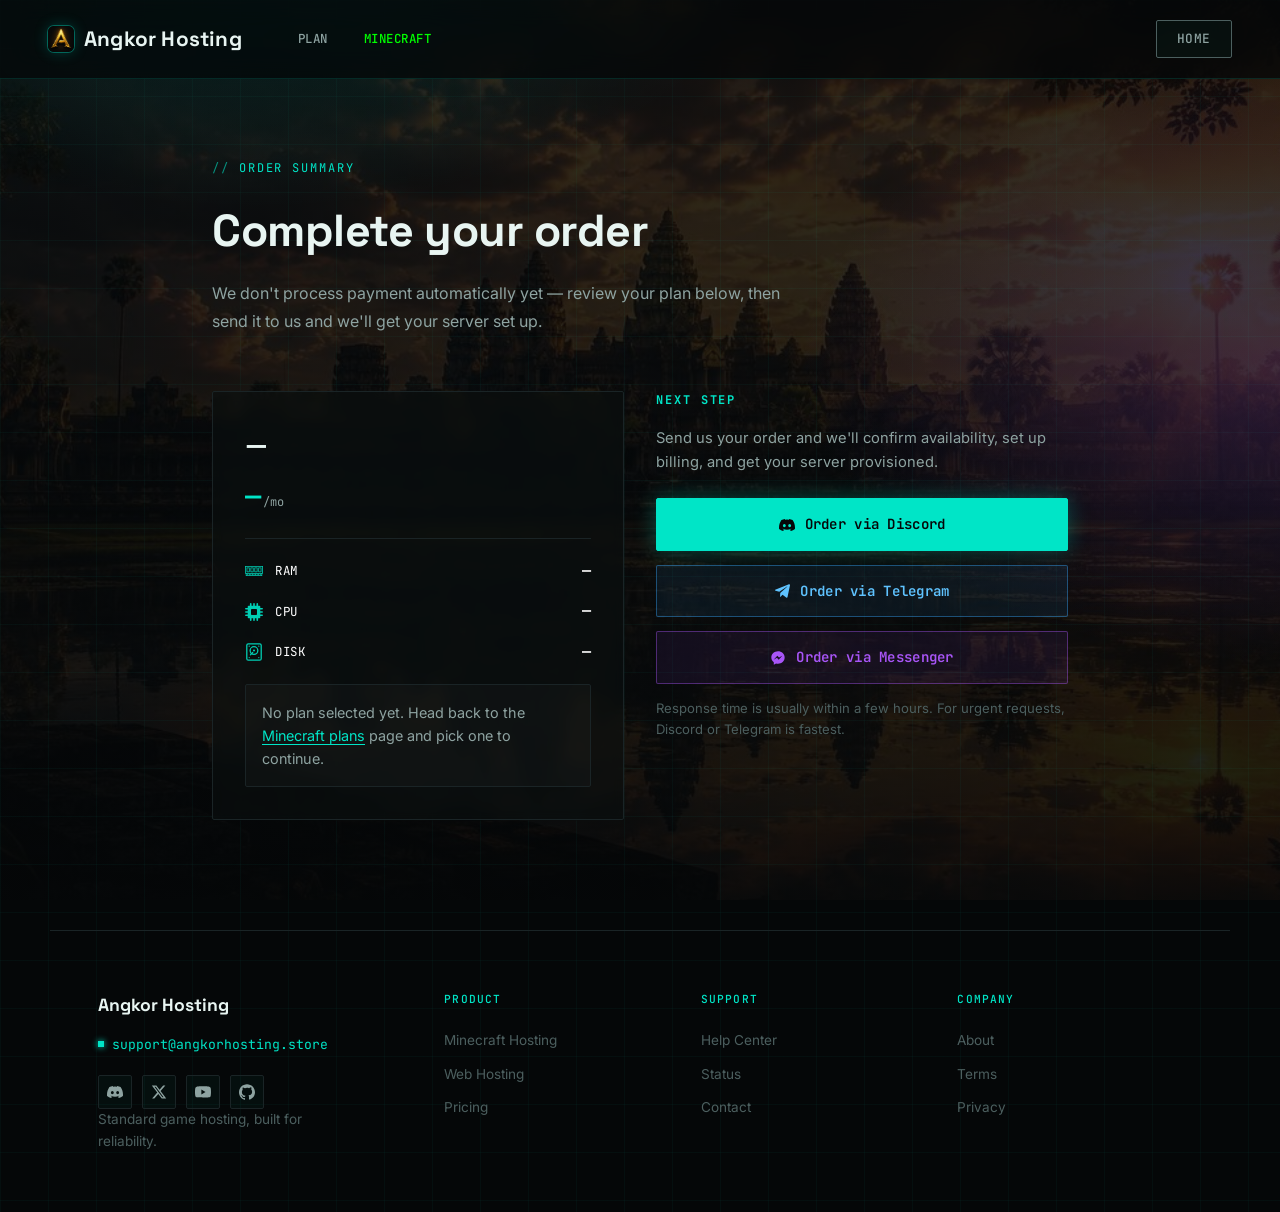
==== commit b0b7ba8c: "Initial commit" ====
--- a/checkout/index.html
+++ b/checkout/index.html
@@ -68,10 +68,6 @@
                     Order via Messenger
                 </a>
 
-                <a href="#" id="email-btn" class="checkout-btn email-btn">
-                    Order via Email
-                </a>
-
                 <p class="actions-note">Response time is usually within a few hours. For urgent requests, Discord or Telegram is fastest.</p>
             </div>
         </div>
@@ -125,7 +121,6 @@
             var DISCORD_INVITE = "https://discord.gg/your-invite-code";
             var TELEGRAM_USERNAME = "your_telegram_username";
             var MESSENGER_USERNAME = "your.page.username";
-            var SUPPORT_EMAIL = "support@angkorhosting.store";
 
             if(!plan){
                 document.getElementById('no-plan-notice').style.display = 'block';
@@ -133,7 +128,6 @@
                 document.getElementById('discord-btn').href = DISCORD_INVITE;
                 document.getElementById('telegram-btn').href = "https://t.me/" + TELEGRAM_USERNAME;
                 document.getElementById('messenger-btn').href = "https://m.me/" + MESSENGER_USERNAME;
-                document.getElementById('email-btn').href = "mailto:" + SUPPORT_EMAIL + "?subject=" + encodeURIComponent("Angkor Hosting — New order");
                 return;
             }
 
@@ -143,24 +137,6 @@
             document.getElementById('plan-cpu').textContent = cpu || '—';
             document.getElementById('plan-disk').textContent = disk || '—';
             document.title = plan + " — Checkout — Angkor Hosting";
-
-            var summaryLines = [
-                "New order request",
-                "",
-                "Plan: " + plan,
-                "Price: " + (price.indexOf('$') === 0 ? price : ('$' + price)) + "/mo",
-                "RAM: " + (ram || '—'),
-                "CPU: " + (cpu || '—'),
-                "Disk: " + (disk || '—')
-            ].join("\n");
-
-            var mailSubject = "Angkor Hosting order — " + plan + " plan";
-            var mailBody = summaryLines + "\n\nPlease let me know the next steps to get this set up.";
-
-            document.getElementById('email-btn').href =
-                "mailto:" + SUPPORT_EMAIL +
-                "?subject=" + encodeURIComponent(mailSubject) +
-                "&body=" + encodeURIComponent(mailBody);
 
             document.getElementById('discord-btn').href = DISCORD_INVITE;
 
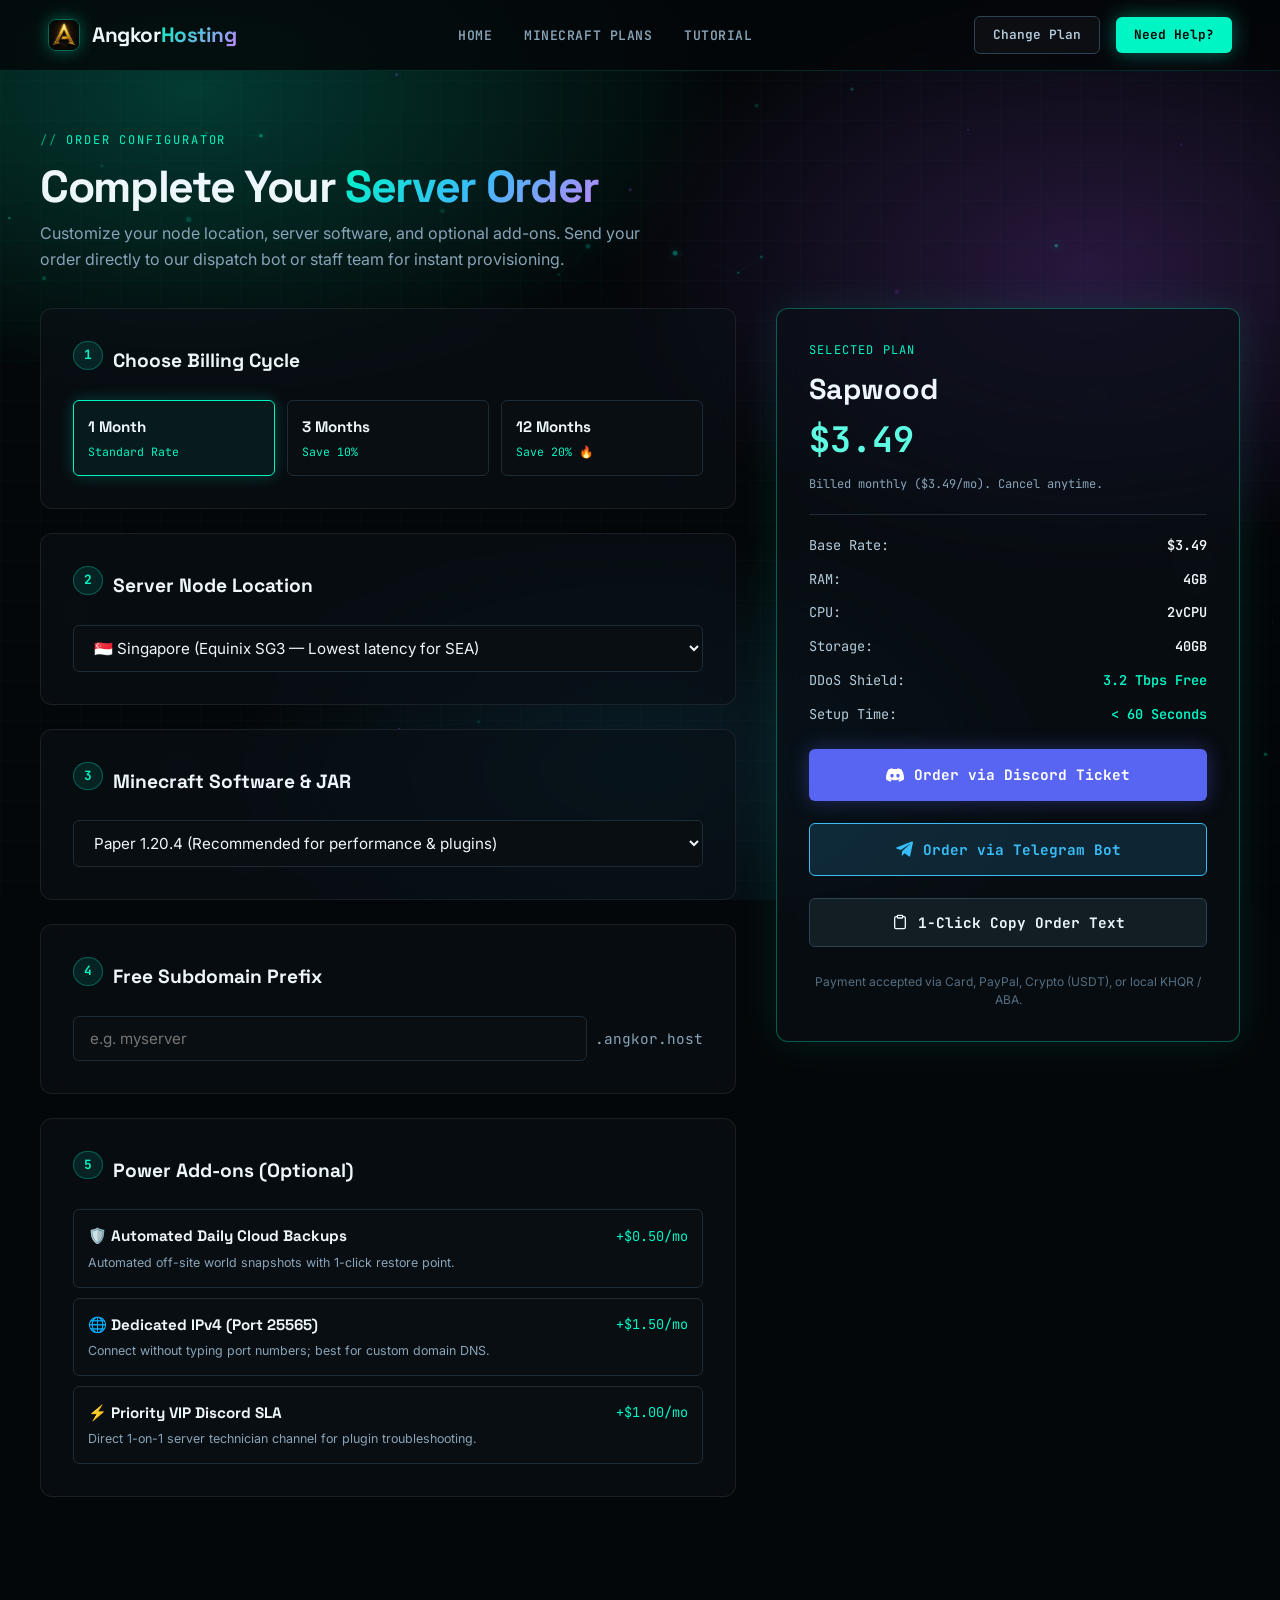
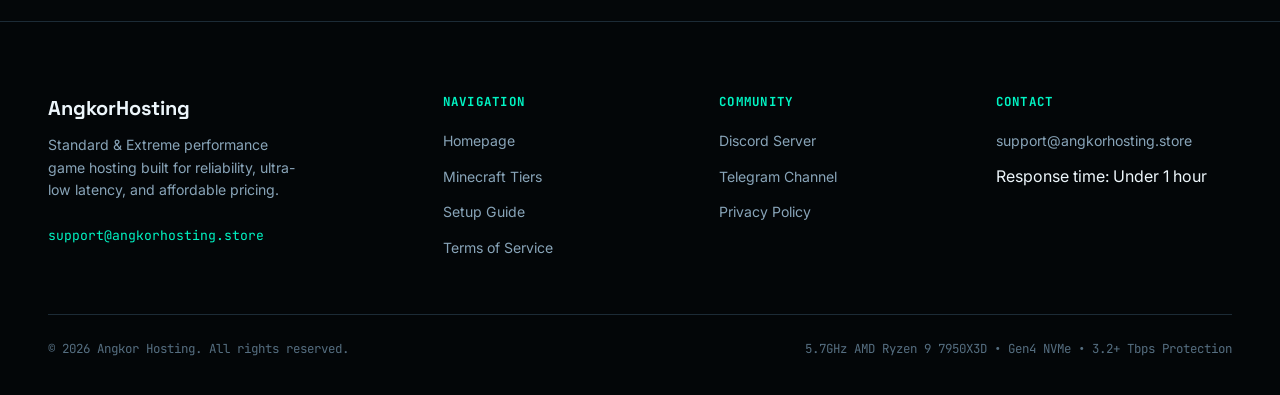
==== commit 781a8589: "feat: complete website revamp with cyber dark design system, interactive tools, and checkout wizard" ====
--- a/checkout/index.html
+++ b/checkout/index.html
@@ -3,153 +3,287 @@
 <head>
     <meta charset="UTF-8">
     <meta name="viewport" content="width=device-width, initial-scale=1.0">
-    <title>Checkout — Angkor Hosting</title>
+    <title>Server Configurator & Checkout — Angkor Hosting</title>
+    <meta name="description" content="Configure your game server location, software JAR, custom subdomain, and billing cycle. Instant setup with Angkor Hosting.">
     <link rel="stylesheet" href="/c2/style.css">
     <link rel="shortcut icon" href="/img/brand.png" type="image/x-icon">
 </head>
 <body>
+    <!-- Ambient Background Layers -->
+    <canvas id="particle-canvas"></canvas>
+    <div class="bg-ambient-layer"></div>
+
+    <!-- Header Navigation -->
     <header>
-        <a href="/"><h1><img src="/img/brand.png">Angkor Hosting</h1></a>
-        <div class="link-nav display-flex">
-            <a href="/#plan" class="plans nav-link">Plan</a>
-            <a href="/plan/mc/" class="minecraft-server nav-link" style="color:rgb(0, 255, 0);">Minecraft</a>
-            <a href="" class="website nav-link"></a>
-        </div>
-        <div class="auth display-flex">
-            <a href="/" class="login nav-link">Home</a>
-        </div>
+        <a href="/" class="brand-logo">
+            <img src="/img/brand.png" alt="Angkor Hosting Logo">
+            <span>Angkor<span class="brand-accent">Hosting</span></span>
+        </a>
+
+        <nav class="link-nav">
+            <a href="/" class="nav-link">Home</a>
+            <a href="/plan/mc/" class="nav-link">Minecraft Plans</a>
+            <a href="/tutorial/" class="nav-link">Tutorial</a>
+        </nav>
+
+        <div class="header-actions">
+            <a href="/plan/mc/" class="btn-client-portal">Change Plan</a>
+            <a href="https://discord.gg/9vGv3yqg2k" target="_blank" rel="noopener" class="btn-primary-nav">Need Help?</a>
+        </div>
+
+        <button class="mobile-menu-btn" aria-label="Toggle navigation menu">
+            <span></span><span></span><span></span>
+        </button>
     </header>
 
-    <main class="checkout-page">
-        <p class="legal-label">Order summary</p>
-        <h1>Complete your order</h1>
-        <p class="intro">We don't process payment automatically yet — review your plan below, then send it to us and we'll get your server set up.</p>
-
-        <div class="checkout-layout">
-            <div class="order-card" id="order-card">
-                <div class="order-card-header">
-                    <h2 id="plan-name">—</h2>
-                    <p class="order-price"><span id="plan-price">—</span><span class="unit">/mo</span></p>
-                </div>
-
-                <div class="order-specs">
-                    <div class="ram-plan">
-                        <img src="/svg/ram.svg" width="20px">
-                        <div class="list-size"><p>RAM</p><p class="main-plan-list" id="plan-ram">—</p></div>
-                    </div>
-                    <div class="cpu-plan">
-                        <img src="/svg/cpu.svg" width="20px">
-                        <div class="list-size"><p>CPU</p><p class="main-plan-list" id="plan-cpu">—</p></div>
-                    </div>
-                    <div class="storage-plan">
-                        <img src="/svg/storage.svg" width="20px">
-                        <div class="list-size"><p>DISK</p><p class="main-plan-list" id="plan-disk">—</p></div>
-                    </div>
-                </div>
-
-                <div id="no-plan-notice" class="no-plan-notice" style="display:none;">
-                    <p>No plan selected yet. Head back to the <a href="/plan/mc/">Minecraft plans</a> page and pick one to continue.</p>
-                </div>
-            </div>
-
-            <div class="order-actions">
-                <h3>Next step</h3>
-                <p class="actions-intro">Send us your order and we'll confirm availability, set up billing, and get your server provisioned.</p>
-
-                <a href="#" id="discord-btn" class="checkout-btn discord-btn" target="_blank" rel="noopener">
-                    Order via Discord
+    <!-- Mobile Drawer -->
+    <div class="mobile-backdrop"></div>
+    <div class="mobile-nav-drawer">
+        <div class="mobile-drawer-header">
+            <span class="brand-logo">Angkor<span class="brand-accent">Hosting</span></span>
+            <span class="mobile-drawer-close">&times;</span>
+        </div>
+        <div class="mobile-drawer-links">
+            <a href="/" class="nav-link">Home</a>
+            <a href="/plan/mc/" class="nav-link">Minecraft Plans</a>
+            <a href="/tutorial/" class="nav-link">Tutorial</a>
+        </div>
+    </div>
+
+    <!-- Checkout Main Wrapper -->
+    <main class="checkout-wrapper">
+        <div style="margin-bottom: 36px;">
+            <p class="section-label">Order Configurator</p>
+            <h1 class="hero-title" style="font-size: clamp(2rem, 4vw, 2.8rem); margin-bottom: 10px;">
+                Complete Your <span class="gradient-text">Server Order</span>
+            </h1>
+            <p class="section-desc" style="margin-bottom: 0;">
+                Customize your node location, server software, and optional add-ons. Send your order directly to our dispatch bot or staff team for instant provisioning.
+            </p>
+        </div>
+
+        <form id="checkout-config-form" class="checkout-grid" onsubmit="return false;">
+            <!-- Left Column: Configurator Steps -->
+            <div class="config-steps-col">
+                <!-- Step 1: Billing Cycle -->
+                <div class="config-card">
+                    <h3>
+                        <span class="step-badge">1</span>
+                        <span>Choose Billing Cycle</span>
+                    </h3>
+                    <div class="config-options-grid">
+                        <label class="cycle-radio-card">
+                            <input type="radio" name="billing_cycle" value="monthly" checked>
+                            <span class="cycle-title">1 Month</span>
+                            <span class="cycle-discount">Standard Rate</span>
+                        </label>
+                        <label class="cycle-radio-card">
+                            <input type="radio" name="billing_cycle" value="quarterly">
+                            <span class="cycle-title">3 Months</span>
+                            <span class="cycle-discount">Save 10%</span>
+                        </label>
+                        <label class="cycle-radio-card">
+                            <input type="radio" name="billing_cycle" value="annual">
+                            <span class="cycle-title">12 Months</span>
+                            <span class="cycle-discount">Save 20% 🔥</span>
+                        </label>
+                    </div>
+                </div>
+
+                <!-- Step 2: Datacenter Location -->
+                <div class="config-card">
+                    <h3>
+                        <span class="step-badge">2</span>
+                        <span>Server Node Location</span>
+                    </h3>
+                    <select id="co-location" class="calc-select-input">
+                        <option value="Singapore (Asia-Pacific)" selected>🇸🇬 Singapore (Equinix SG3 — Lowest latency for SEA)</option>
+                        <option value="Frankfurt (Europe)">🇩🇪 Frankfurt, Germany (Interxion — Central Europe)</option>
+                        <option value="New York (North America)">🇺🇸 New York Metro, USA (East Coast)</option>
+                        <option value="Tokyo (East Asia)">🇯🇵 Tokyo, Japan (TYO Tier-3 Datacenter)</option>
+                    </select>
+                </div>
+
+                <!-- Step 3: Software & Version -->
+                <div class="config-card">
+                    <h3>
+                        <span class="step-badge">3</span>
+                        <span>Minecraft Software & JAR</span>
+                    </h3>
+                    <select id="co-software" class="calc-select-input">
+                        <option value="Paper 1.20.4 (Recommended)" selected>Paper 1.20.4 (Recommended for performance & plugins)</option>
+                        <option value="Purpur 1.20.4">Purpur 1.20.4 (High customization SMP)</option>
+                        <option value="Forge 1.20.1">Forge 1.20.1 (Modpacks & Tech mods)</option>
+                        <option value="Fabric 1.20.4">Fabric 1.20.4 (Lightweight mods & optimization)</option>
+                        <option value="Bedrock / Geyser">Bedrock / Geyser (Cross-play Java + Mobile/Console)</option>
+                        <option value="Vanilla 1.20.4">Vanilla 1.20.4 (Pure original Minecraft)</option>
+                    </select>
+                </div>
+
+                <!-- Step 4: Custom Subdomain -->
+                <div class="config-card">
+                    <h3>
+                        <span class="step-badge">4</span>
+                        <span>Free Subdomain Prefix</span>
+                    </h3>
+                    <div style="display: flex; align-items: center; gap: 8px;">
+                        <input type="text" id="co-subdomain" class="calc-select-input" placeholder="e.g. myserver" style="flex: 1;">
+                        <span style="font-family: var(--font-mono); font-size: 0.9rem; color: var(--stone-400);">.angkor.host</span>
+                    </div>
+                </div>
+
+                <!-- Step 5: Optional Add-ons -->
+                <div class="config-card">
+                    <h3>
+                        <span class="step-badge">5</span>
+                        <span>Power Add-ons (Optional)</span>
+                    </h3>
+                    <div style="display: flex; flex-direction: column; gap: 10px;">
+                        <label class="addon-toggle-card">
+                            <input type="checkbox" class="addon-checkbox" data-name="Daily Cloud Backups" data-price="0.50">
+                            <div style="display: flex; justify-content: space-between; align-items: center;">
+                                <span class="cycle-title">🛡️ Automated Daily Cloud Backups</span>
+                                <span style="font-family: var(--font-mono); color: var(--neon-mint); font-size: 0.85rem;">+$0.50/mo</span>
+                            </div>
+                            <span style="font-size: 0.78rem; color: var(--stone-400);">Automated off-site world snapshots with 1-click restore point.</span>
+                        </label>
+
+                        <label class="addon-toggle-card">
+                            <input type="checkbox" class="addon-checkbox" data-name="Dedicated IPv4" data-price="1.50">
+                            <div style="display: flex; justify-content: space-between; align-items: center;">
+                                <span class="cycle-title">🌐 Dedicated IPv4 (Port 25565)</span>
+                                <span style="font-family: var(--font-mono); color: var(--neon-mint); font-size: 0.85rem;">+$1.50/mo</span>
+                            </div>
+                            <span style="font-size: 0.78rem; color: var(--stone-400);">Connect without typing port numbers; best for custom domain DNS.</span>
+                        </label>
+
+                        <label class="addon-toggle-card">
+                            <input type="checkbox" class="addon-checkbox" data-name="Priority VIP Support" data-price="1.00">
+                            <div style="display: flex; justify-content: space-between; align-items: center;">
+                                <span class="cycle-title">⚡ Priority VIP Discord SLA</span>
+                                <span style="font-family: var(--font-mono); color: var(--neon-mint); font-size: 0.85rem;">+$1.00/mo</span>
+                            </div>
+                            <span style="font-size: 0.78rem; color: var(--stone-400);">Direct 1-on-1 server technician channel for plugin troubleshooting.</span>
+                        </label>
+                    </div>
+                </div>
+            </div>
+
+            <!-- Right Column: Live Order Summary & Dispatch Buttons -->
+            <div class="order-summary-box">
+                <div class="summary-header">
+                    <p style="font-family: var(--font-mono); font-size: 0.75rem; text-transform: uppercase; color: var(--neon-mint); letter-spacing: 0.1em; margin-bottom: 6px;">
+                        Selected Plan
+                    </p>
+                    <h2 id="co-plan-name" style="font-family: var(--font-display); font-size: 1.8rem; font-weight: 800; color: var(--stone-100);">
+                        Sapwood
+                    </h2>
+                    <div class="summary-price-total">
+                        <span id="co-total-price">$3.49</span>
+                    </div>
+                    <p id="co-discount-notice" style="font-family: var(--font-mono); font-size: 0.75rem; color: var(--stone-400); margin-top: 6px;">
+                        Billed monthly. Cancel anytime.
+                    </p>
+                </div>
+
+                <div class="summary-details-list">
+                    <div class="summary-detail-row">
+                        <span>Base Rate:</span>
+                        <span class="val" id="co-plan-price">$3.49/mo</span>
+                    </div>
+                    <div class="summary-detail-row">
+                        <span>RAM:</span>
+                        <span class="val" id="co-plan-ram">4GB DDR5</span>
+                    </div>
+                    <div class="summary-detail-row">
+                        <span>CPU:</span>
+                        <span class="val" id="co-plan-cpu">2 vCPU Ryzen 9</span>
+                    </div>
+                    <div class="summary-detail-row">
+                        <span>Storage:</span>
+                        <span class="val" id="co-plan-disk">40GB NVMe</span>
+                    </div>
+                    <div class="summary-detail-row">
+                        <span>DDoS Shield:</span>
+                        <span class="val" style="color: var(--neon-mint);">3.2 Tbps Free</span>
+                    </div>
+                    <div class="summary-detail-row">
+                        <span>Setup Time:</span>
+                        <span class="val" style="color: var(--neon-mint);">&lt; 60 Seconds</span>
+                    </div>
+                </div>
+
+                <!-- Instant Dispatch Buttons -->
+                <div style="display: flex; flex-direction: column; gap: 10px;">
+                    <a href="https://discord.gg/9vGv3yqg2k" id="co-discord-btn" target="_blank" rel="noopener" class="checkout-action-btn btn-discord-order">
+                        <svg width="18" height="18" viewBox="0 0 24 24" fill="currentColor"><path d="M20.317 4.37a19.79 19.79 0 0 0-4.885-1.515.074.074 0 0 0-.079.037c-.21.375-.444.864-.608 1.25a18.27 18.27 0 0 0-5.487 0 12.64 12.64 0 0 0-.617-1.25.077.077 0 0 0-.079-.037A19.736 19.736 0 0 0 3.677 4.37a.07.07 0 0 0-.032.027C.533 9.046-.32 13.58.099 18.057a.082.082 0 0 0 .031.056 19.9 19.9 0 0 0 5.993 3.03.078.078 0 0 0 .084-.028c.462-.63.874-1.295 1.226-1.994a.076.076 0 0 0-.041-.106 13.107 13.107 0 0 1-1.872-.892.077.077 0 0 1-.008-.128c.126-.094.252-.192.372-.291a.074.074 0 0 1 .077-.01c3.928 1.793 8.18 1.793 12.061 0a.073.073 0 0 1 .078.01c.12.099.246.197.373.291a.077.077 0 0 1-.006.127 12.3 12.3 0 0 1-1.873.892.076.076 0 0 0-.04.107c.36.698.772 1.362 1.225 1.993a.076.076 0 0 0 .084.028 19.84 19.84 0 0 0 6.002-3.03.077.077 0 0 0 .032-.055c.5-5.177-.838-9.674-3.549-13.66a.06.06 0 0 0-.031-.028zM8.02 15.33c-1.183 0-2.157-1.085-2.157-2.419 0-1.333.955-2.419 2.157-2.419 1.211 0 2.176 1.096 2.157 2.42 0 1.333-.955 2.418-2.157 2.418zm7.975 0c-1.183 0-2.157-1.085-2.157-2.419 0-1.333.955-2.419 2.157-2.419 1.21 0 2.176 1.096 2.157 2.42 0 1.333-.946 2.418-2.157 2.418z"/></svg>
+                        <span>Order via Discord Ticket</span>
+                    </a>
+
+                    <a href="#" id="co-telegram-btn" target="_blank" rel="noopener" class="checkout-action-btn btn-telegram-order">
+                        <svg width="18" height="18" viewBox="0 0 24 24" fill="currentColor"><path d="M23.91 3.79 20.3 20.84c-.25 1.21-.98 1.5-2 .94l-5.5-4.07-2.66 2.57c-.3.3-.55.56-1.12.56l.4-5.68 10.34-9.36c.45-.4-.1-.62-.7-.22L7.9 13.27l-5.5-1.72c-1.2-.37-1.22-1.2.25-1.78L22.4 2.05c1-.37 1.87.24 1.5 1.74z"/></svg>
+                        <span>Order via Telegram Bot</span>
+                    </a>
+
+                    <button type="button" id="co-copy-invoice-btn" class="checkout-action-btn btn-copy-order">
+                        <svg width="16" height="16" viewBox="0 0 24 24" fill="none" stroke="currentColor" stroke-width="2"><path d="M16 4h2a2 2 0 0 1 2 2v14a2 2 0 0 1-2 2H6a2 2 0 0 1-2-2V6a2 2 0 0 1 2-2h2M15 2H9a1 1 0 0 0-1 1v2a1 1 0 0 0 1 1h6a1 1 0 0 0 1-1V3a1 1 0 0 0-1-1z"/></svg>
+                        <span>1-Click Copy Order Text</span>
+                    </button>
+                </div>
+
+                <p style="font-size: 0.75rem; color: var(--stone-500); text-align: center; margin-top: 14px; line-height: 1.5;">
+                    Payment accepted via Card, PayPal, Crypto (USDT), or local KHQR / ABA.
+                </p>
+            </div>
+        </form>
+    </main>
+
+    <!-- Global Footer -->
+    <footer>
+        <div class="footer-inner">
+            <div class="footer-brand">
+                <h4>Angkor<span class="brand-accent">Hosting</span></h4>
+                <p>Standard & Extreme performance game hosting built for reliability, ultra-low latency, and affordable pricing.</p>
+                <a href="mailto:support@angkorhosting.store" class="footer-email-link">
+                    support@angkorhosting.store
                 </a>
-
-                <a href="#" id="telegram-btn" class="checkout-btn telegram-btn" target="_blank" rel="noopener">
-                    Order via Telegram
-                </a>
-
-                <a href="#" id="messenger-btn" class="checkout-btn messenger-btn" target="_blank" rel="noopener">
-                    Order via Messenger
-                </a>
-
-                <p class="actions-note">Response time is usually within a few hours. For urgent requests, Discord or Telegram is fastest.</p>
-            </div>
-        </div>
-    </main>
-
-    <footer>
-        <div class="angkor-hosting">
-            <a href="mailto:support@angkorhosting.store" class="footer-email">support@angkorhosting.store</a>
-            <div class="socials">
-                <a href="" class="social-link discord" aria-label="Discord"></a>
-                <a href="" class="social-link twitter" aria-label="Twitter / X"></a>
-                <a href="" class="social-link youtube" aria-label="YouTube"></a>
-                <a href="" class="social-link github" aria-label="GitHub"></a>
-            </div>
-        </div>
-        <div class="product">
-            <h4>Product</h4>
-            <ul>
-                <li><a href="/plan/mc/">Minecraft Hosting</a></li>
-                <li><a href="/#plan">Web Hosting</a></li>
-                <li><a href="/#plan">Pricing</a></li>
-            </ul>
-        </div>
-        <div class="support">
-            <h4>Support</h4>
-            <ul>
-                <li><a href="/tutorial/">Help Center</a></li>
-                <li><a href="#">Status</a></li>
-                <li><a href="mailto:support@angkorhosting.store">Contact</a></li>
-            </ul>
-        </div>
-        <div class="company">
-            <h4>Company</h4>
-            <ul>
-                <li><a href="#">About</a></li>
-                <li><a href="/terms/">Terms</a></li>
-                <li><a href="/privacy/">Privacy</a></li>
-            </ul>
+            </div>
+
+            <div class="footer-col">
+                <h5>Navigation</h5>
+                <ul>
+                    <li><a href="/">Homepage</a></li>
+                    <li><a href="/plan/mc/">Minecraft Tiers</a></li>
+                    <li><a href="/tutorial/">Setup Guide</a></li>
+                    <li><a href="/terms/">Terms of Service</a></li>
+                </ul>
+            </div>
+
+            <div class="footer-col">
+                <h5>Community</h5>
+                <ul>
+                    <li><a href="https://discord.gg/9vGv3yqg2k" target="_blank" rel="noopener">Discord Server</a></li>
+                    <li><a href="https://t.me/angkorhosting" target="_blank" rel="noopener">Telegram Channel</a></li>
+                    <li><a href="/privacy/">Privacy Policy</a></li>
+                </ul>
+            </div>
+
+            <div class="footer-col">
+                <h5>Contact</h5>
+                <ul>
+                    <li><a href="mailto:support@angkorhosting.store">support@angkorhosting.store</a></li>
+                    <li>Response time: Under 1 hour</li>
+                </ul>
+            </div>
+        </div>
+
+        <div class="footer-bottom">
+            <p>&copy; 2026 Angkor Hosting. All rights reserved.</p>
+            <p>5.7GHz AMD Ryzen 9 7950X3D &bull; Gen4 NVMe &bull; 3.2+ Tbps Protection</p>
         </div>
     </footer>
 
-    <script>
-        (function(){
-            var params = new URLSearchParams(window.location.search);
-            var plan = params.get('plan');
-            var price = params.get('price');
-            var ram = params.get('ram');
-            var cpu = params.get('cpu');
-            var disk = params.get('disk');
-
-            var DISCORD_INVITE = "https://discord.gg/your-invite-code";
-            var TELEGRAM_USERNAME = "your_telegram_username";
-            var MESSENGER_USERNAME = "your.page.username";
-
-            if(!plan){
-                document.getElementById('no-plan-notice').style.display = 'block';
-                document.getElementById('order-card').classList.add('empty');
-                document.getElementById('discord-btn').href = DISCORD_INVITE;
-                document.getElementById('telegram-btn').href = "https://t.me/" + TELEGRAM_USERNAME;
-                document.getElementById('messenger-btn').href = "https://m.me/" + MESSENGER_USERNAME;
-                return;
-            }
-
-            document.getElementById('plan-name').textContent = plan;
-            document.getElementById('plan-price').textContent = (price.indexOf('$') === 0 || price.toLowerCase().indexOf('from') === 0) ? price : ('$' + price);
-            document.getElementById('plan-ram').textContent = ram || '—';
-            document.getElementById('plan-cpu').textContent = cpu || '—';
-            document.getElementById('plan-disk').textContent = disk || '—';
-            document.title = plan + " — Checkout — Angkor Hosting";
-
-            document.getElementById('discord-btn').href = DISCORD_INVITE;
-
-            // Telegram supports pre-filled text via the ?text= param
-            var telegramText = "Hi! I'd like to order the " + plan + " plan (" +
-                (price.indexOf('$') === 0 ? price : ('$' + price)) + "/mo — " +
-                (ram || '—') + " RAM, " + (cpu || '—') + " CPU, " + (disk || '—') + " disk).";
-            document.getElementById('telegram-btn').href =
-                "https://t.me/" + TELEGRAM_USERNAME + "?text=" + encodeURIComponent(telegramText);
-
-            // Messenger (m.me) does not support pre-filled message text — deep link only
-            document.getElementById('messenger-btn').href = "https://m.me/" + MESSENGER_USERNAME;
-        })();
-    </script>
+    <!-- Scripts -->
+    <script src="/c2/main.js"></script>
 </body>
 </html>
--- a/c2/style.css
+++ b/c2/style.css
@@ -1,1344 +1,1992 @@
 /* ============================================================
-   Angkor Hosting — stylesheet
-   Direction: modern gamer-hosting — neon aqua on near-black,
-   glass surfaces, HUD-sharp edges, one glow signature in the hero
+   Angkor Hosting — Next-Gen Game & Cloud Hosting
+   Aesthetic: Cyberpunk Obsidian, Neon Mint (#00f5c4),
+   Electric Violet (#a855f7), Glassmorphism & High-tech HUD
    ============================================================ */
 
-@import url('https://fonts.googleapis.com/css2?family=Space+Grotesk:wght@400;500;600;700&family=JetBrains+Mono:wght@400;500;600&family=Inter:wght@400;500;600&display=swap');
-
-:root{
-  --stone-950:#050708;
-  --stone-900:#0a0f10;
-  --stone-800:#0e1516;
-  --stone-700:#1a2426;
-  --stone-500:#4c5f5f;
-  --stone-300:#8ea3a1;
-  --sand-100:#e8f5f2;
-  --gold-400:#00e5c7;
-  --gold-500:#00b8a0;
-  --gold-bright:#5dfce3;
-  --gold-glow:rgba(0,229,199,0.16);
-  --laterite:#0a9a86;
-  --violet-400:#a855f7;
-  --violet-glow:rgba(168,85,247,0.18);
-
-  --font-display:'Space Grotesk', sans-serif;
-  --font-mono:'JetBrains Mono', monospace;
-  --font-body:'Inter', sans-serif;
-
-  --radius:2px;
-  --edge:1px solid var(--stone-700);
-}
-
-*{box-sizing:border-box;margin:0;padding:0;}
-
-html{scroll-behavior:smooth;}
-
-body{
-  background-color:var(--stone-950);
-  color:var(--sand-100);
-  font-family:var(--font-body);
-  line-height:1.6;
-  -webkit-font-smoothing:antialiased;
+@import url('https://fonts.googleapis.com/css2?family=Space+Grotesk:wght@400;500;600;700;800&family=JetBrains+Mono:wght@400;500;600;700&family=Inter:wght@300;400;500;600;700&display=swap');
+
+:root {
+  --stone-950: #040709;
+  --stone-900: #090e12;
+  --stone-850: #0e151b;
+  --stone-800: #131d24;
+  --stone-700: #1c2b36;
+  --stone-600: #2d4252;
+  --stone-500: #556e80;
+  --stone-400: #88a4b8;
+  --stone-300: #b5cddc;
+  --stone-100: #edf6fb;
+
+  --neon-mint: #00f5c4;
+  --neon-mint-bright: #5dfce3;
+  --neon-mint-glow: rgba(0, 245, 196, 0.22);
+  --neon-mint-subtle: rgba(0, 245, 196, 0.06);
+
+  --neon-purple: #a855f7;
+  --neon-purple-bright: #c084fc;
+  --neon-purple-glow: rgba(168, 85, 247, 0.22);
+  --neon-purple-subtle: rgba(168, 85, 247, 0.08);
+
+  --neon-blue: #38bdf8;
+  --neon-blue-glow: rgba(56, 189, 248, 0.2);
+
+  --font-display: 'Space Grotesk', -apple-system, BlinkMacSystemFont, sans-serif;
+  --font-mono: 'JetBrains Mono', monospace;
+  --font-body: 'Inter', -apple-system, BlinkMacSystemFont, sans-serif;
+
+  --radius-sm: 6px;
+  --radius-md: 12px;
+  --radius-lg: 18px;
+  --radius-pill: 9999px;
+
+  --border-glass: 1px solid rgba(255, 255, 255, 0.08);
+  --border-mint: 1px solid rgba(0, 245, 196, 0.35);
+  --border-purple: 1px solid rgba(168, 85, 247, 0.35);
+
+  --card-glass: rgba(10, 16, 21, 0.72);
+  --card-glass-hover: rgba(14, 23, 30, 0.85);
+  --blur: blur(14px) saturate(150%);
+}
+
+/* ---------------- Reset & Base ---------------- */
+*, *::before, *::after {
+  box-sizing: border-box;
+  margin: 0;
+  padding: 0;
+}
+
+html {
+  scroll-behavior: smooth;
+  color-scheme: dark;
+}
+
+body {
+  background-color: var(--stone-950);
+  color: var(--stone-100);
+  font-family: var(--font-body);
+  line-height: 1.6;
+  -webkit-font-smoothing: antialiased;
+  -moz-osx-font-smoothing: grayscale;
+  overflow-x: hidden;
+  position: relative;
+  min-height: 100vh;
+}
+
+/* Background Cyber Mesh & Particles Canvas */
+#particle-canvas {
+  position: fixed;
+  top: 0;
+  left: 0;
+  width: 100vw;
+  height: 100vh;
+  z-index: 0;
+  pointer-events: none;
+  opacity: 0.6;
+}
+
+.bg-ambient-layer {
+  position: fixed;
+  inset: 0;
+  z-index: 0;
+  pointer-events: none;
   background-image:
-    radial-gradient(ellipse 1000px 600px at 20% -10%, var(--gold-glow), transparent 55%),
-    radial-gradient(ellipse 800px 500px at 100% 30%, var(--violet-glow), transparent 60%),
-    linear-gradient(rgba(0,229,199,0.035) 1px, transparent 1px),
-    linear-gradient(90deg, rgba(0,229,199,0.035) 1px, transparent 1px),
-    linear-gradient(rgba(5,7,8,0.82), rgba(5,7,8,0.9)),
-    url("/img/wallpaper.jpg");
-  background-size:auto, auto, 48px 48px, 48px 48px, cover, cover;
-  background-position:top left, top left, top left, top left, center, center;
-  background-repeat:no-repeat, no-repeat, repeat, repeat, no-repeat, no-repeat;
-  background-attachment:scroll, scroll, scroll, scroll, fixed, fixed;
-}
-
-a{color:inherit;text-decoration:none;}
-button{font-family:inherit;cursor:pointer;border:none;background:none;color:inherit;}
-img{display:block;max-width:100%;}
-
-.display-flex{display:flex;}
-
-/* ---------------- Layout shell ---------------- */
-main{max-width:1180px;margin:0 auto;padding:0 32px;}
-
-/* ---------------- Header ---------------- */
-header{
-  position:sticky;top:0;z-index:50;
-  display:flex;align-items:center;justify-content:space-between;
-  gap:48px;
-  padding:20px 48px;
-  background:rgba(5,7,8,0.75);
-  backdrop-filter:blur(14px) saturate(140%);
-  border-bottom:1px solid rgba(0,229,199,0.14);
-}
-
-header h1{
-  font-family:var(--font-display);
-  font-size:1.3rem;
-  font-weight:700;
-  letter-spacing:0.01em;
-  display:flex;
-  align-items:center;
-  gap:10px;
-}
-
-header h1 img{
-  width:26px;
-  height:26px;
-  border-radius:6px;
-  object-fit:cover;
-  box-shadow:0 0 0 1px rgba(0,229,199,0.35), 0 0 14px rgba(0,229,199,0.25);
-}
-
-.link-nav{gap:36px;margin-left:8px;margin-right:auto;}
-
-.nav-link{
-  font-family:var(--font-mono);
-  font-size:0.78rem;
-  letter-spacing:0.04em;
-  text-transform:uppercase;
-  color:var(--stone-300);
-  font-weight:500;
-  transition:color 0.2s ease, text-shadow 0.2s ease;
-  position:relative;
-}
-
-.link-nav .nav-link::after{
-  content:"";
-  position:absolute;
-  left:0;bottom:-6px;
-  width:0;height:1px;
-  background:var(--gold-400);
-  box-shadow:0 0 6px var(--gold-400);
-  transition:width 0.25s ease;
-}
-.plans {
-  margin-right: auto;
-}
-
-.nav-link:hover{color:var(--gold-bright);text-shadow:0 0 10px rgba(0,229,199,0.4);}
-.link-nav .nav-link:hover::after{width:100%;}
-
-.auth .login{
-  border:1px solid var(--stone-500);
-  padding:8px 20px;
-  border-radius:var(--radius);
-  font-family:var(--font-mono);
-  font-size:0.8rem;
-  background:rgba(0,229,199,0.03);
-  transition:border-color 0.2s ease, background 0.2s ease, box-shadow 0.2s ease;
-}
-
-.auth .login:hover{
-  border-color:var(--gold-400);
-  background:rgba(0,229,199,0.08);
-  box-shadow:0 0 16px rgba(0,229,199,0.25);
-}
-
-/* ---------------- Hero ---------------- */
-.get-starter{
-  position:relative;
-  padding:120px 32px 100px;
-  max-width:1180px;
-  margin:0 auto;
-  overflow:hidden;
-}
-
-.get-starter::before{
-  /* signature: pulsing server-node network, animated */
-  content:"";
-  position:absolute;
-  right:-60px;top:0;
-  width:480px;height:340px;
-  opacity:0.9;
-  background-image:url("data:image/svg+xml,%3Csvg xmlns='http://www.w3.org/2000/svg' viewBox='0 0 480 340' fill='none'%3E%3Cg stroke='%2300e5c7' stroke-width='1' opacity='0.5'%3E%3Cline x1='90' y1='60' x2='220' y2='120'/%3E%3Cline x1='220' y1='120' x2='380' y2='70'/%3E%3Cline x1='220' y1='120' x2='230' y2='240'/%3E%3Cline x1='230' y1='240' x2='120' y2='290'/%3E%3Cline x1='230' y1='240' x2='370' y2='260'/%3E%3Cline x1='90' y1='60' x2='60' y2='180'/%3E%3Cline x1='380' y1='70' x2='420' y2='190'/%3E%3C/g%3E%3Cg fill='%2300e5c7'%3E%3Ccircle cx='90' cy='60' r='4'/%3E%3Ccircle cx='380' cy='70' r='3'/%3E%3Ccircle cx='60' cy='180' r='3'/%3E%3Ccircle cx='420' cy='190' r='3'/%3E%3Ccircle cx='120' cy='290' r='3'/%3E%3Ccircle cx='370' cy='260' r='3'/%3E%3C/g%3E%3Ccircle cx='220' cy='120' r='6' fill='%2300ffd1'%3E%3Canimate attributeName='r' values='6;10;6' dur='2.4s' repeatCount='indefinite'/%3E%3Canimate attributeName='opacity' values='1;0.4;1' dur='2.4s' repeatCount='indefinite'/%3E%3C/circle%3E%3Ccircle cx='230' cy='240' r='6' fill='%23a855f7'%3E%3Canimate attributeName='r' values='6;10;6' dur='2.4s' begin='1.2s' repeatCount='indefinite'/%3E%3Canimate attributeName='opacity' values='1;0.4;1' dur='2.4s' begin='1.2s' repeatCount='indefinite'/%3E%3C/circle%3E%3C/svg%3E");
-  background-repeat:no-repeat;
-  background-size:contain;
-  pointer-events:none;
-}
-
-.get-text{position:relative;z-index:1;max-width:640px;}
-
-.support-24{
-  display:inline-flex;
-  align-items:center;
-  gap:8px;
-  font-family:var(--font-mono);
-  font-size:0.72rem;
-  letter-spacing:0.1em;
-  text-transform:uppercase;
-  color:var(--gold-bright);
-  border:1px solid rgba(0,229,199,0.3);
-  background:rgba(0,229,199,0.05);
-  padding:7px 14px;
-  border-radius:20px;
-  margin-bottom:24px;
-}
-
-.support-24::before{
-  content:"";
-  width:7px;height:7px;
-  border-radius:50%;
-  background:var(--gold-400);
-  box-shadow:0 0 8px var(--gold-400);
-  animation:pulse-dot 1.8s ease-in-out infinite;
-  flex-shrink:0;
-}
-
-.support-24::after{content:"24/7 support online";}
-
-@keyframes pulse-dot{
-  0%,100%{opacity:1;transform:scale(1);}
-  50%{opacity:0.5;transform:scale(0.75);}
-}
-
-.get-text h2{
-  font-family:var(--font-display);
-  font-weight:700;
-  font-size:clamp(2.4rem, 5vw, 3.7rem);
-  line-height:1.05;
-  letter-spacing:-0.02em;
-  margin-bottom:24px;
-  background: linear-gradient(to right, rgb(0, 255, 106) 20%, rgb(225, 0, 255) 60%);
-  -webkit-background-clip: text;
-  background-clip: text;
-  -webkit-text-fill-color: transparent; 
-}
-
-.get-text p{
-  color:var(--stone-300);
-  font-size:1.02rem;
-  max-width:520px;
-  margin-bottom:36px;
-}
-
-.get-btn{gap:16px;display:flex;}
-
-.get-start{
-  background:var(--gold-400);
-  color:var(--stone-950);
-  font-weight:700;
-  font-size:0.92rem;
-  padding:13px 28px;
-  border-radius:var(--radius);
-  box-shadow:0 0 24px rgba(0,229,199,0.35);
-  transition:background 0.2s ease, transform 0.2s ease, box-shadow 0.2s ease;
-}
-
-.get-start:hover{
-  background:var(--gold-bright);
-  transform:translateY(-2px);
-  box-shadow:0 0 36px rgba(0,229,199,0.55);
-}
-
-.tutorial{
-  border:1px solid var(--stone-500);
-  padding:13px 28px;
-  border-radius:var(--radius);
-  font-size:0.92rem;
-  transition:border-color 0.2s ease, box-shadow 0.2s ease;
-}
-
-.tutorial:hover{border-color:var(--gold-400);box-shadow:0 0 16px rgba(0,229,199,0.2);}
-
-/* ---------------- Section heads ---------------- */
-.our-services, .choose-us{
-  padding:80px 32px;
-  border-top:var(--edge);
-}
-
-.our-services h3, .choose-us h3{
-  font-family:var(--font-mono);
-  font-size:0.75rem;
-  letter-spacing:0.16em;
-  text-transform:uppercase;
-  color:var(--gold-400);
-  margin-bottom:14px;
-}
-
-.our-services h3::before, .choose-us h3::before{content:"// ";opacity:0.6;}
-
-.our-services h2, .choose-us h2{
-  font-family:var(--font-display);
-  font-weight:600;
-  font-size:clamp(1.7rem, 3vw, 2.3rem);
-  letter-spacing:-0.01em;
-  max-width:600px;
-  margin-bottom:16px;
-  color:var(--sand-100);
-}
-
-.our-services p, .choose-us p{
-  color:var(--stone-300);
-  max-width:520px;
-  margin-bottom:48px;
-}
-
-/* ---------------- Plans ---------------- */
-.plan{
-  display:grid;
-  grid-template-columns:repeat(3, 1fr);
-  gap:20px;
-}
-
-.plan-grid-10{
-  grid-template-columns:repeat(auto-fit, minmax(230px, 1fr));
-}
-
-.plan-view.featured{
-  border-color:var(--gold-400);
-  box-shadow:0 0 24px rgba(0,229,199,0.12);
-  position:relative;
-}
-
-.plan-view.featured::before{
-  content:"POPULAR";
-  position:absolute;
-  top:-1px;right:-1px;
-  font-family:var(--font-mono);
-  font-size:0.62rem;
-  letter-spacing:0.1em;
-  color:var(--stone-950);
-  background:var(--gold-400);
-  padding:4px 10px;
-  border-radius:0 var(--radius) 0 var(--radius);
-  box-shadow:0 0 14px rgba(0,229,199,0.4);
-}
-
-.plan-listing p{max-width:640px;}
-
-.plan-view {
-  background: rgba(10, 15, 16, 0.6);
-  backdrop-filter: blur(6px);
-  border: var(--edge);
-  background-image: url("https://encrypted-tbn0.gstatic.com/images?q=tbn:ANd9GcTOYKWDwhPatoh9X-feSPd5pLEYlNWrLrob0IVyI7hwEuAMwrgCJOPVaadz&s=10");
-  background-size: cover;
-  background-position: center;
-  background-repeat: no-repeat;
-
-  border-radius: 10px;
-  padding: 32px 26px;
-
-  display: flex;
-  flex-direction: column;
-  gap: 18px;
-
+    radial-gradient(ellipse 900px 500px at 15% 10%, var(--neon-mint-glow), transparent 60%),
+    radial-gradient(ellipse 800px 500px at 85% 30%, var(--neon-purple-glow), transparent 60%),
+    radial-gradient(ellipse 700px 400px at 50% 85%, rgba(56, 189, 248, 0.12), transparent 60%),
+    linear-gradient(rgba(0, 245, 196, 0.02) 1px, transparent 1px),
+    linear-gradient(90deg, rgba(0, 245, 196, 0.02) 1px, transparent 1px);
+  background-size: auto, auto, auto, 40px 40px, 40px 40px;
+}
+
+a {
+  color: inherit;
+  text-decoration: none;
+}
+
+button {
+  font-family: inherit;
+  cursor: pointer;
+  border: none;
+  background: none;
+  color: inherit;
+}
+
+img {
+  display: block;
+  max-width: 100%;
+}
+
+.display-flex { display: flex; }
+.align-center { align-items: center; }
+.justify-between { justify-content: space-between; }
+.text-center { text-align: center; }
+
+/* ---------------- Layout Container ---------------- */
+main, .main-container {
+  max-width: 1200px;
+  margin: 0 auto;
+  padding: 0 24px;
   position: relative;
-
-  width: 100%;
-  height: 100%;
-  box-sizing: border-box;
-
-  transition: border-color 0.25s ease, transform 0.25s ease, box-shadow 0.25s ease;
-}
-
-.plan-view:hover{
-  border-color:var(--gold-400);
-  transform:translateY(-4px);
-  box-shadow:0 0 30px rgba(0,229,199,0.15);
-}
-
-.plan-view h2{
-  font-family:var(--font-display);
-  font-weight:600;
-  font-size:1.3rem;
-  background: linear-gradient(to right, rgb(0, 255, 0) 0%, rgb(0, 204, 255) 15%);
+  z-index: 1;
+}
+
+/* ---------------- Top Banner / Announcement ---------------- */
+.top-announcement {
+  background: linear-gradient(90deg, rgba(0, 245, 196, 0.12), rgba(168, 85, 247, 0.12));
+  border-bottom: 1px solid rgba(0, 245, 196, 0.2);
+  padding: 8px 16px;
+  text-align: center;
+  font-size: 0.8rem;
+  font-family: var(--font-mono);
+  color: var(--stone-300);
+  position: relative;
+  z-index: 60;
+}
+
+.top-announcement strong {
+  color: var(--neon-mint-bright);
+}
+
+.top-announcement a {
+  color: var(--neon-mint);
+  text-decoration: underline;
+  text-underline-offset: 3px;
+  margin-left: 6px;
+}
+
+/* ---------------- Header & Navbar ---------------- */
+header {
+  position: sticky;
+  top: 0;
+  z-index: 50;
+  display: flex;
+  align-items: center;
+  justify-content: space-between;
+  padding: 16px 48px;
+  background: rgba(4, 7, 9, 0.82);
+  backdrop-filter: var(--blur);
+  border-bottom: 1px solid rgba(0, 245, 196, 0.15);
+  transition: all 0.3s ease;
+}
+
+header .brand-logo {
+  display: flex;
+  align-items: center;
+  gap: 12px;
+  font-family: var(--font-display);
+  font-size: 1.3rem;
+  font-weight: 800;
+  letter-spacing: -0.02em;
+  color: var(--stone-100);
+}
+
+header .brand-logo img {
+  width: 32px;
+  height: 32px;
+  border-radius: 8px;
+  box-shadow: 0 0 16px rgba(0, 245, 196, 0.35);
+  border: 1px solid rgba(0, 245, 196, 0.4);
+}
+
+header .brand-logo span.brand-accent {
+  background: linear-gradient(135deg, var(--neon-mint) 0%, var(--neon-purple-bright) 100%);
   -webkit-background-clip: text;
   background-clip: text;
   -webkit-text-fill-color: transparent;
 }
 
-.plan-view .price{
-  font-family:var(--font-mono);
-  font-size:1.9rem;
-  font-weight:600;
-  padding-bottom:16px;
-  margin-bottom:2px;
-  border-bottom:1px solid var(--stone-700);
-  background:linear-gradient(90deg,
-    #00e5c7 0%,
-    #00b8a0 12.5%,
-    #5dfce3 25%,
-    #3ddcff 37.5%,
-    #7c8cff 50%,
-    #a855f7 62.5%,
-    #d066f0 75%,
-    #5dfce3 87.5%,
-    #00e5c7 100%);
-  background-size:300% 100%;
-  -webkit-background-clip:text;
-  background-clip:text;
-  -webkit-text-fill-color:transparent;
-  animation:price-run 7s linear infinite;
-}
-
-.plan-view .price span{
-  font-size:0.75rem;
-  font-weight:400;
-  color:var(--stone-300);
-  letter-spacing:0.02em;
-  -webkit-text-fill-color:var(--stone-300);
-}
-
-@keyframes price-run{
-  0%{background-position:0% 50%;}
-  100%{background-position:300% 50%;}
-}
-
-@media (prefers-reduced-motion:reduce){
-  .plan-view .price{animation:none;background-position:0% 50%;}
-}
-
-.plan-view.more .price{
-  font-size:1.3rem;
-}
-
-.sec {
-  background-image: url(/img/mcp.jpg);
+.link-nav {
+  display: flex;
+  align-items: center;
+  gap: 28px;
+}
+
+.nav-link {
+  font-family: var(--font-mono);
+  font-size: 0.82rem;
+  letter-spacing: 0.04em;
+  text-transform: uppercase;
+  color: var(--stone-400);
+  font-weight: 600;
+  position: relative;
+  padding: 6px 2px;
+  transition: color 0.2s ease, text-shadow 0.2s ease;
+}
+
+.nav-link::after {
+  content: "";
+  position: absolute;
+  left: 0;
+  bottom: -2px;
+  width: 0;
+  height: 2px;
+  background: var(--neon-mint);
+  box-shadow: 0 0 8px var(--neon-mint);
+  transition: width 0.25s ease;
+}
+
+.nav-link:hover, .nav-link.active {
+  color: var(--neon-mint-bright);
+  text-shadow: 0 0 12px rgba(0, 245, 196, 0.5);
+}
+
+.nav-link:hover::after, .nav-link.active::after {
   width: 100%;
+}
+
+.nav-link.nav-featured {
+  color: var(--neon-mint);
+  display: inline-flex;
+  align-items: center;
+  gap: 6px;
+}
+
+.nav-badge {
+  font-size: 0.62rem;
+  background: rgba(0, 245, 196, 0.15);
+  border: 1px solid rgba(0, 245, 196, 0.4);
+  color: var(--neon-mint);
+  padding: 1px 6px;
+  border-radius: var(--radius-pill);
+}
+
+.header-actions {
+  display: flex;
+  align-items: center;
+  gap: 16px;
+}
+
+.btn-client-portal {
+  display: inline-flex;
+  align-items: center;
+  gap: 8px;
+  border: 1px solid var(--stone-600);
+  background: rgba(255, 255, 255, 0.03);
+  padding: 8px 18px;
+  border-radius: var(--radius-sm);
+  font-family: var(--font-mono);
+  font-size: 0.8rem;
+  font-weight: 600;
+  color: var(--stone-300);
+  transition: all 0.25s ease;
+}
+
+.btn-client-portal:hover {
+  border-color: var(--neon-mint);
+  background: var(--neon-mint-subtle);
+  color: var(--neon-mint-bright);
+  box-shadow: 0 0 18px var(--neon-mint-glow);
+}
+
+.btn-primary-nav {
+  display: inline-flex;
+  align-items: center;
+  gap: 8px;
+  background: var(--neon-mint);
+  color: var(--stone-950);
+  padding: 8px 18px;
+  border-radius: var(--radius-sm);
+  font-family: var(--font-mono);
+  font-size: 0.8rem;
+  font-weight: 700;
+  box-shadow: 0 0 20px rgba(0, 245, 196, 0.4);
+  transition: all 0.25s ease;
+}
+
+.btn-primary-nav:hover {
+  background: var(--neon-mint-bright);
+  transform: translateY(-1px);
+  box-shadow: 0 0 28px rgba(0, 245, 196, 0.6);
+}
+
+/* Mobile Hamburger */
+.mobile-menu-btn {
+  display: none;
+  flex-direction: column;
+  gap: 5px;
+  cursor: pointer;
+  padding: 6px;
+  z-index: 60;
+}
+
+.mobile-menu-btn span {
+  display: block;
+  width: 22px;
+  height: 2px;
+  background: var(--stone-100);
+  border-radius: 2px;
+  transition: all 0.25s ease;
+}
+
+/* Mobile Nav Drawer */
+.mobile-nav-drawer {
+  position: fixed;
+  top: 0;
+  right: -320px;
+  width: 280px;
+  height: 100vh;
+  background: rgba(8, 13, 17, 0.96);
+  backdrop-filter: blur(20px);
+  border-left: 1px solid rgba(0, 245, 196, 0.2);
+  z-index: 100;
+  padding: 32px 24px;
+  display: flex;
+  flex-direction: column;
+  gap: 20px;
+  transition: right 0.35s cubic-bezier(0.16, 1, 0.3, 1);
+  box-shadow: -10px 0 40px rgba(0, 0, 0, 0.8);
+}
+
+.mobile-nav-drawer.active {
+  right: 0;
+}
+
+.mobile-drawer-header {
+  display: flex;
+  align-items: center;
+  justify-content: space-between;
+  padding-bottom: 16px;
+  border-bottom: 1px solid var(--stone-700);
+}
+
+.mobile-drawer-close {
+  font-size: 1.5rem;
+  color: var(--stone-400);
+  cursor: pointer;
+}
+
+.mobile-drawer-links {
+  display: flex;
+  flex-direction: column;
+  gap: 16px;
+}
+
+.mobile-drawer-links .nav-link {
+  font-size: 1rem;
+  padding: 8px 0;
+}
+
+.mobile-backdrop {
+  position: fixed;
+  inset: 0;
+  background: rgba(0, 0, 0, 0.7);
+  backdrop-filter: blur(4px);
+  z-index: 90;
+  opacity: 0;
+  pointer-events: none;
+  transition: opacity 0.3s ease;
+}
+
+.mobile-backdrop.active {
+  opacity: 1;
+  pointer-events: auto;
+}
+
+/* ---------------- Hero Section ---------------- */
+.hero-section {
+  position: relative;
+  padding: 100px 0 80px;
+  display: grid;
+  grid-template-columns: 1.2fr 0.8fr;
+  gap: 48px;
+  align-items: center;
+}
+
+.hero-badge-group {
+  display: inline-flex;
+  align-items: center;
+  gap: 10px;
+  background: rgba(0, 245, 196, 0.07);
+  border: 1px solid rgba(0, 245, 196, 0.3);
+  padding: 6px 14px;
+  border-radius: var(--radius-pill);
+  font-family: var(--font-mono);
+  font-size: 0.76rem;
+  color: var(--neon-mint-bright);
+  margin-bottom: 24px;
+  box-shadow: 0 0 20px rgba(0, 245, 196, 0.12);
+}
+
+.pulse-dot {
+  width: 8px;
+  height: 8px;
+  border-radius: 50%;
+  background: var(--neon-mint);
+  box-shadow: 0 0 10px var(--neon-mint);
+  animation: pulse-dot-anim 1.8s ease-in-out infinite;
+}
+
+@keyframes pulse-dot-anim {
+  0%, 100% { transform: scale(1); opacity: 1; }
+  50% { transform: scale(1.35); opacity: 0.6; }
+}
+
+.hero-title {
+  font-family: var(--font-display);
+  font-weight: 800;
+  font-size: clamp(2.5rem, 5vw, 4rem);
+  line-height: 1.08;
+  letter-spacing: -0.03em;
+  color: var(--stone-100);
+  margin-bottom: 20px;
+}
+
+.hero-title .gradient-text {
+  background: linear-gradient(135deg, #00f5c4 0%, #38bdf8 50%, #c084fc 100%);
+  -webkit-background-clip: text;
+  background-clip: text;
+  -webkit-text-fill-color: transparent;
+  display: inline-block;
+}
+
+.hero-desc {
+  font-size: 1.1rem;
+  color: var(--stone-300);
+  line-height: 1.7;
+  max-width: 580px;
+  margin-bottom: 32px;
+}
+
+.hero-cta-group {
+  display: flex;
+  align-items: center;
+  gap: 16px;
+  flex-wrap: wrap;
+  margin-bottom: 40px;
+}
+
+.btn-hero-primary {
+  display: inline-flex;
+  align-items: center;
+  gap: 10px;
+  background: var(--neon-mint);
+  color: var(--stone-950);
+  font-family: var(--font-mono);
+  font-size: 0.95rem;
+  font-weight: 700;
+  padding: 14px 32px;
+  border-radius: var(--radius-sm);
+  box-shadow: 0 0 30px rgba(0, 245, 196, 0.45);
+  transition: all 0.25s ease;
+}
+
+.btn-hero-primary:hover {
+  background: var(--neon-mint-bright);
+  transform: translateY(-2px);
+  box-shadow: 0 0 40px rgba(0, 245, 196, 0.7);
+}
+
+.btn-hero-secondary {
+  display: inline-flex;
+  align-items: center;
+  gap: 10px;
+  border: 1px solid var(--stone-600);
+  background: rgba(255, 255, 255, 0.04);
+  color: var(--stone-100);
+  font-family: var(--font-mono);
+  font-size: 0.95rem;
+  font-weight: 600;
+  padding: 14px 28px;
+  border-radius: var(--radius-sm);
+  transition: all 0.25s ease;
+}
+
+.btn-hero-secondary:hover {
+  border-color: var(--neon-mint);
+  background: var(--neon-mint-subtle);
+  box-shadow: 0 0 20px var(--neon-mint-glow);
+  transform: translateY(-2px);
+}
+
+/* Hero Stats Bar */
+.hero-stats-bar {
+  display: grid;
+  grid-template-columns: repeat(3, 1fr);
+  gap: 20px;
+  padding-top: 24px;
+  border-top: 1px solid var(--stone-700);
+}
+
+.hero-stat-item h4 {
+  font-family: var(--font-mono);
+  font-size: 1.4rem;
+  font-weight: 700;
+  color: var(--neon-mint-bright);
+}
+
+.hero-stat-item p {
+  font-size: 0.82rem;
+  color: var(--stone-400);
+}
+
+/* Hero Visual Showcase Card */
+.hero-visual-card {
+  background: var(--card-glass);
+  backdrop-filter: var(--blur);
+  border: var(--border-mint);
+  border-radius: var(--radius-md);
+  padding: 24px;
+  box-shadow: 0 0 50px rgba(0, 245, 196, 0.12), inset 0 0 20px rgba(0, 245, 196, 0.04);
+  position: relative;
+  overflow: hidden;
+}
+
+.hero-visual-card::before {
+  content: "";
+  position: absolute;
+  top: 0;
+  left: 0;
+  right: 0;
+  height: 2px;
+  background: linear-gradient(90deg, transparent, var(--neon-mint), var(--neon-purple), transparent);
+}
+
+.hero-server-status {
+  display: flex;
+  align-items: center;
+  justify-content: space-between;
+  margin-bottom: 20px;
+  padding-bottom: 16px;
+  border-bottom: 1px solid var(--stone-700);
+}
+
+.hero-server-status .status-info {
+  display: flex;
+  align-items: center;
+  gap: 10px;
+}
+
+.server-dot-live {
+  width: 10px;
+  height: 10px;
+  border-radius: 50%;
+  background: #10b981;
+  box-shadow: 0 0 10px #10b981;
+}
+
+.hero-server-specs {
+  display: flex;
+  flex-direction: column;
+  gap: 14px;
+}
+
+.spec-meter-row {
+  display: flex;
+  flex-direction: column;
+  gap: 6px;
+}
+
+.spec-meter-label {
+  display: flex;
+  justify-content: space-between;
+  font-family: var(--font-mono);
+  font-size: 0.78rem;
+  color: var(--stone-300);
+}
+
+.spec-meter-bar {
+  height: 6px;
+  background: var(--stone-800);
+  border-radius: 3px;
+  overflow: hidden;
+  position: relative;
+}
+
+.spec-meter-fill {
   height: 100%;
-  background-size: cover;
-  background-position: center;
-  background-repeat: no-repeat;
-}
-
-.plan-view.more{
-  background:linear-gradient(160deg, rgba(168,85,247,0.08), rgba(10,15,16,0.6));
-  border-color:var(--violet-400);
-  background-image: url(/img/8639850.jpg);
+  border-radius: 3px;
+  transition: width 0.6s ease;
+}
+
+.fill-mint { background: linear-gradient(90deg, #00f5c4, #5dfce3); }
+.fill-purple { background: linear-gradient(90deg, #a855f7, #c084fc); }
+.fill-blue { background: linear-gradient(90deg, #38bdf8, #7dd3fc); }
+
+/* ---------------- Global Node Latency Tester ---------------- */
+.ping-tester-section {
+  padding: 60px 0;
+  border-top: 1px solid var(--stone-700);
+}
+
+.section-label {
+  font-family: var(--font-mono);
+  font-size: 0.75rem;
+  letter-spacing: 0.16em;
+  text-transform: uppercase;
+  color: var(--neon-mint);
+  margin-bottom: 12px;
+  display: flex;
+  align-items: center;
+  gap: 8px;
+}
+
+.section-label::before {
+  content: "//";
+  opacity: 0.6;
+}
+
+.section-heading {
+  font-family: var(--font-display);
+  font-weight: 700;
+  font-size: clamp(1.8rem, 3.5vw, 2.5rem);
+  color: var(--stone-100);
+  margin-bottom: 14px;
+  letter-spacing: -0.02em;
+}
+
+.section-desc {
+  color: var(--stone-400);
+  max-width: 620px;
+  margin-bottom: 40px;
+  font-size: 1rem;
+}
+
+.ping-grid {
+  display: grid;
+  grid-template-columns: repeat(auto-fit, minmax(240px, 1fr));
+  gap: 18px;
+}
+
+.ping-card {
+  background: var(--card-glass);
+  backdrop-filter: var(--blur);
+  border: var(--border-glass);
+  border-radius: var(--radius-md);
+  padding: 20px;
+  display: flex;
+  align-items: center;
+  justify-content: space-between;
+  transition: all 0.25s ease;
+}
+
+.ping-card:hover {
+  border-color: var(--neon-mint);
+  box-shadow: 0 0 24px var(--neon-mint-glow);
+  transform: translateY(-2px);
+}
+
+.ping-card .location-info {
+  display: flex;
+  align-items: center;
+  gap: 12px;
+}
+
+.location-flag {
+  font-size: 1.6rem;
+}
+
+.location-name {
+  font-family: var(--font-display);
+  font-weight: 600;
+  font-size: 0.95rem;
+  color: var(--stone-100);
+}
+
+.location-region {
+  font-family: var(--font-mono);
+  font-size: 0.72rem;
+  color: var(--stone-500);
+}
+
+.ping-val-wrapper {
+  text-align: right;
+}
+
+.ping-val {
+  font-family: var(--font-mono);
+  font-weight: 700;
+  font-size: 1.1rem;
+  display: block;
+}
+
+.ping-val.ping-fast { color: var(--neon-mint); }
+.ping-val.ping-good { color: var(--neon-blue); }
+.ping-val.ping-testing { color: var(--neon-purple); font-size: 0.85rem; }
+
+.test-ping-btn {
+  font-family: var(--font-mono);
+  font-size: 0.72rem;
+  color: var(--stone-400);
+  border: 1px solid var(--stone-700);
+  padding: 3px 8px;
+  border-radius: var(--radius-sm);
+  margin-top: 4px;
+  transition: all 0.2s ease;
+}
+
+.test-ping-btn:hover:not(:disabled) {
+  border-color: var(--neon-mint);
+  color: var(--neon-mint);
+}
+
+/* ---------------- Interactive RAM & Plan Calculator ---------------- */
+.calculator-section {
+  padding: 80px 0;
+  border-top: 1px solid var(--stone-700);
+}
+
+.calculator-card {
+  background: var(--card-glass);
+  backdrop-filter: var(--blur);
+  border: var(--border-mint);
+  border-radius: var(--radius-lg);
+  padding: 40px;
+  display: grid;
+  grid-template-columns: 1.1fr 0.9fr;
+  gap: 48px;
+  box-shadow: 0 0 60px rgba(0, 245, 196, 0.08);
+}
+
+.calc-control-group {
+  display: flex;
+  flex-direction: column;
+  gap: 28px;
+}
+
+.calc-slider-header {
+  display: flex;
+  justify-content: space-between;
+  align-items: center;
+  margin-bottom: 12px;
+}
+
+.calc-slider-header label {
+  font-family: var(--font-display);
+  font-weight: 600;
+  font-size: 1.1rem;
+  color: var(--stone-100);
+}
+
+.calc-slider-val {
+  font-family: var(--font-mono);
+  font-size: 1rem;
+  font-weight: 700;
+  color: var(--neon-mint-bright);
+  background: rgba(0, 245, 196, 0.1);
+  border: 1px solid rgba(0, 245, 196, 0.3);
+  padding: 4px 12px;
+  border-radius: var(--radius-pill);
+}
+
+/* Custom Range Slider */
+.calc-range-slider {
+  -webkit-appearance: none;
+  appearance: none;
   width: 100%;
-  height: 100%;
-  background-size: cover;
-  background-position: center;
-  background-repeat: no-repeat;
-}
-
-.plan-view.more:hover{
-  border-color:var(--violet-400);
-  box-shadow:0 0 30px rgba(168,85,247,0.2);
-}
-
-.plan-view.more::before{
-  content:"CUSTOM";
-  position:absolute;
-  top:-1px;right:-1px;
-  font-family:var(--font-mono);
-  font-size:0.62rem;
-  letter-spacing:0.1em;
-  color:var(--stone-950);
-  background:var(--violet-400);
-  padding:4px 10px;
-  border-radius:0 var(--radius) 0 var(--radius);
-  box-shadow:0 0 14px rgba(168,85,247,0.45);
-}
-
-.ram-plan, .cpu-plan, .storage-plan{
-  display:flex;
-  align-items:center;
-  gap:12px;
-}
-
-.ram-plan img, .cpu-plan img, .storage-plan img{
-  width:18px;
-  height:18px;
-  flex-shrink:0;
-  opacity:0.9;
-}
-
-.list-size{
-  display:flex;
-  align-items:center;
-  justify-content:space-between;
-  flex:1;
-  gap:10px;
-}
-
-.list-size p {
+  height: 8px;
+  background: var(--stone-800);
+  border-radius: 4px;
+  outline: none;
+  cursor: pointer;
+}
+
+.calc-range-slider::-webkit-slider-thumb {
+  -webkit-appearance: none;
+  appearance: none;
+  width: 24px;
+  height: 24px;
+  border-radius: 50%;
+  background: var(--neon-mint);
+  box-shadow: 0 0 16px var(--neon-mint);
+  cursor: pointer;
+  transition: transform 0.15s ease;
+}
+
+.calc-range-slider::-webkit-slider-thumb:hover {
+  transform: scale(1.2);
+}
+
+.calc-select-input {
+  width: 100%;
+  background: var(--stone-900);
+  border: 1px solid var(--stone-700);
+  color: var(--stone-100);
+  font-family: var(--font-body);
+  font-size: 0.95rem;
+  padding: 12px 16px;
+  border-radius: var(--radius-sm);
+  outline: none;
+  transition: border-color 0.2s ease;
+}
+
+.calc-select-input:focus {
+  border-color: var(--neon-mint);
+}
+
+/* Calculator Result Box */
+.calc-result-box {
+  background: rgba(4, 7, 9, 0.8);
+  border: 1px solid var(--stone-700);
+  border-radius: var(--radius-md);
+  padding: 32px;
+  display: flex;
+  flex-direction: column;
+  justify-content: space-between;
+  position: relative;
+}
+
+.calc-res-header {
+  margin-bottom: 20px;
+}
+
+.calc-res-header h4 {
+  font-family: var(--font-mono);
+  font-size: 0.8rem;
+  color: var(--stone-400);
+  text-transform: uppercase;
+  letter-spacing: 0.1em;
+  margin-bottom: 6px;
+}
+
+.calc-res-plan-title {
+  font-family: var(--font-display);
+  font-size: 1.8rem;
+  font-weight: 700;
+  color: var(--stone-100);
+  display: flex;
+  align-items: baseline;
+  justify-content: space-between;
+}
+
+.calc-res-price {
+  font-family: var(--font-mono);
+  font-size: 2rem;
+  font-weight: 700;
+  color: var(--neon-mint);
+}
+
+.calc-res-price span {
+  font-size: 0.85rem;
+  color: var(--stone-400);
+}
+
+.calc-specs-list {
+  display: flex;
+  flex-direction: column;
+  gap: 14px;
+  margin: 20px 0 28px;
+}
+
+.calc-spec-item {
+  display: flex;
+  align-items: center;
+  justify-content: space-between;
+  font-family: var(--font-mono);
+  font-size: 0.9rem;
+  color: var(--stone-300);
+}
+
+.calc-spec-item span.spec-val {
+  color: var(--stone-100);
+  font-weight: 600;
+}
+
+/* ---------------- Interactive Game Console Simulator ---------------- */
+.console-simulator-section {
+  padding: 80px 0;
+  border-top: 1px solid var(--stone-700);
+}
+
+.console-mockup-window {
+  background: #080c10;
+  border: 1px solid var(--stone-700);
+  border-radius: var(--radius-md);
+  box-shadow: 0 0 50px rgba(0, 0, 0, 0.8), 0 0 30px rgba(0, 245, 196, 0.08);
+  overflow: hidden;
+}
+
+.console-window-header {
+  background: #0d141a;
+  padding: 12px 20px;
+  display: flex;
+  align-items: center;
+  justify-content: space-between;
+  border-bottom: 1px solid var(--stone-700);
+}
+
+.console-traffic-lights {
+  display: flex;
+  align-items: center;
+  gap: 8px;
+}
+
+.traffic-dot {
+  width: 12px;
+  height: 12px;
+  border-radius: 50%;
+}
+
+.dot-red { background: #ef4444; }
+.dot-yellow { background: #f59e0b; }
+.dot-green { background: #10b981; }
+
+.console-window-title {
+  font-family: var(--font-mono);
+  font-size: 0.82rem;
+  color: var(--stone-300);
+}
+
+.console-controls-bar {
+  display: flex;
+  align-items: center;
+  gap: 10px;
+}
+
+.console-ctrl-btn {
+  font-family: var(--font-mono);
+  font-size: 0.74rem;
+  font-weight: 600;
+  padding: 5px 12px;
+  border-radius: var(--radius-sm);
+  transition: all 0.2s ease;
+}
+
+.btn-ctrl-start {
+  background: rgba(16, 185, 129, 0.15);
+  border: 1px solid #10b981;
+  color: #10b981;
+}
+
+.btn-ctrl-start:hover { background: #10b981; color: #000; }
+
+.btn-ctrl-restart {
+  background: rgba(245, 158, 11, 0.15);
+  border: 1px solid #f59e0b;
+  color: #f59e0b;
+}
+
+.btn-ctrl-restart:hover { background: #f59e0b; color: #000; }
+
+.btn-ctrl-stop {
+  background: rgba(239, 68, 68, 0.15);
+  border: 1px solid #ef4444;
+  color: #ef4444;
+}
+
+.btn-ctrl-stop:hover { background: #ef4444; color: #fff; }
+
+.sim-status-badge {
+  font-family: var(--font-mono);
+  font-size: 0.72rem;
+  font-weight: 700;
+  padding: 3px 8px;
+  border-radius: var(--radius-sm);
+}
+
+.status-online { background: rgba(16, 185, 129, 0.2); color: #10b981; border: 1px solid rgba(16, 185, 129, 0.4); }
+.status-offline { background: rgba(239, 68, 68, 0.2); color: #ef4444; border: 1px solid rgba(239, 68, 68, 0.4); }
+.status-restarting { background: rgba(245, 158, 11, 0.2); color: #f59e0b; border: 1px solid rgba(245, 158, 11, 0.4); }
+
+.console-terminal-body {
+  height: 280px;
+  padding: 16px 20px;
+  overflow-y: auto;
+  font-family: var(--font-mono);
+  font-size: 0.85rem;
+  line-height: 1.6;
+  background: #05080b;
+}
+
+.console-line {
+  color: #a4bcc9;
+  word-break: break-all;
+}
+
+.console-line.console-cmd {
+  color: var(--neon-mint-bright);
+  font-weight: 600;
+}
+
+.console-line.console-err {
+  color: #f87171;
+}
+
+.console-input-form {
+  display: flex;
+  align-items: center;
+  background: #0d141a;
+  border-top: 1px solid var(--stone-700);
+  padding: 10px 16px;
+}
+
+.console-prompt-symbol {
+  font-family: var(--font-mono);
+  font-weight: 700;
+  color: var(--neon-mint);
+  margin-right: 10px;
+}
+
+.console-text-input {
+  flex: 1;
+  background: transparent;
+  border: none;
+  outline: none;
+  font-family: var(--font-mono);
+  font-size: 0.88rem;
+  color: var(--stone-100);
+}
+
+.console-submit-btn {
+  font-family: var(--font-mono);
+  font-size: 0.78rem;
+  background: var(--neon-mint);
+  color: var(--stone-950);
+  font-weight: 700;
+  padding: 6px 14px;
+  border-radius: var(--radius-sm);
+  transition: all 0.2s ease;
+}
+
+.console-submit-btn:hover {
+  background: var(--neon-mint-bright);
+}
+
+/* ---------------- Plans & Pricing Grid ---------------- */
+.pricing-section {
+  padding: 80px 0;
+  border-top: 1px solid var(--stone-700);
+}
+
+.pricing-header-wrapper {
+  display: flex;
+  align-items: flex-end;
+  justify-content: space-between;
+  flex-wrap: wrap;
+  gap: 24px;
+  margin-bottom: 48px;
+}
+
+/* Billing Toggle Switch */
+.billing-toggle-container {
+  display: flex;
+  align-items: center;
+  gap: 12px;
+  background: var(--stone-900);
+  border: 1px solid var(--stone-700);
+  padding: 6px 14px;
+  border-radius: var(--radius-pill);
+}
+
+.billing-toggle-label {
+  font-family: var(--font-mono);
+  font-size: 0.82rem;
+  color: var(--stone-400);
+  font-weight: 600;
+}
+
+.billing-switch {
+  position: relative;
+  display: inline-block;
+  width: 44px;
+  height: 22px;
+}
+
+.billing-switch input {
+  opacity: 0;
+  width: 0;
+  height: 0;
+}
+
+.billing-slider {
+  position: absolute;
+  cursor: pointer;
+  inset: 0;
+  background-color: var(--stone-700);
+  transition: 0.3s;
+  border-radius: 22px;
+}
+
+.billing-slider:before {
+  position: absolute;
+  content: "";
+  height: 16px;
+  width: 16px;
+  left: 3px;
+  bottom: 3px;
+  background-color: var(--stone-100);
+  transition: 0.3s;
+  border-radius: 50%;
+}
+
+input:checked + .billing-slider {
+  background-color: var(--neon-mint);
+}
+
+input:checked + .billing-slider:before {
+  transform: translateX(22px);
+  background-color: var(--stone-950);
+}
+
+.discount-tag {
+  background: rgba(168, 85, 247, 0.2);
+  border: 1px solid var(--neon-purple);
+  color: var(--neon-purple-bright);
+  font-family: var(--font-mono);
+  font-size: 0.7rem;
+  font-weight: 700;
+  padding: 2px 8px;
+  border-radius: var(--radius-pill);
+}
+
+/* Plan Card Grid */
+.plan-grid {
+  display: grid;
+  grid-template-columns: repeat(auto-fit, minmax(280px, 1fr));
+  gap: 24px;
+}
+
+.plan-card {
+  background: var(--card-glass);
+  backdrop-filter: var(--blur);
+  border: var(--border-glass);
+  border-radius: var(--radius-md);
+  padding: 32px 26px;
+  display: flex;
+  flex-direction: column;
+  justify-content: space-between;
+  position: relative;
+  transition: all 0.25s ease;
+}
+
+.plan-card:hover {
+  border-color: var(--neon-mint);
+  transform: translateY(-4px);
+  box-shadow: 0 0 36px var(--neon-mint-glow);
+}
+
+.plan-card.featured {
+  border-color: var(--neon-mint);
+  box-shadow: 0 0 30px var(--neon-mint-glow);
+  background: linear-gradient(180deg, rgba(0, 245, 196, 0.05) 0%, rgba(10, 16, 21, 0.8) 100%);
+}
+
+.plan-badge {
+  position: absolute;
+  top: -1px;
+  right: 20px;
+  font-family: var(--font-mono);
+  font-size: 0.68rem;
+  font-weight: 700;
+  letter-spacing: 0.08em;
+  padding: 4px 10px;
+  border-radius: 0 0 var(--radius-sm) var(--radius-sm);
+}
+
+.plan-badge.badge-popular {
+  background: var(--neon-mint);
+  color: var(--stone-950);
+  box-shadow: 0 0 14px rgba(0, 245, 196, 0.4);
+}
+
+.plan-badge.badge-custom {
+  background: var(--neon-purple);
+  color: var(--stone-950);
+  box-shadow: 0 0 14px rgba(168, 85, 247, 0.4);
+}
+
+.plan-card-header h3 {
+  font-family: var(--font-display);
+  font-size: 1.5rem;
+  font-weight: 700;
+  color: var(--stone-100);
+  margin-bottom: 6px;
+}
+
+.plan-card-desc {
+  font-size: 0.85rem;
+  color: var(--stone-400);
+  margin-bottom: 20px;
+}
+
+.plan-card-price {
+  font-family: var(--font-mono);
+  font-size: 2.2rem;
+  font-weight: 700;
+  color: var(--neon-mint-bright);
+  padding-bottom: 20px;
+  margin-bottom: 20px;
+  border-bottom: 1px solid var(--stone-700);
+}
+
+.plan-card-price span.period {
+  font-size: 0.8rem;
+  font-weight: 400;
+  color: var(--stone-400);
+}
+
+.plan-features-list {
+  display: flex;
+  flex-direction: column;
+  gap: 14px;
+  margin-bottom: 32px;
+  list-style: none;
+}
+
+.plan-feature-item {
+  display: flex;
+  align-items: center;
+  gap: 12px;
+  font-family: var(--font-mono);
+  font-size: 0.88rem;
+  color: var(--stone-300);
+}
+
+.plan-feature-item svg, .plan-feature-item img {
+  width: 18px;
+  height: 18px;
+  flex-shrink: 0;
+  opacity: 0.9;
+}
+
+.plan-buy-btn {
+  display: flex;
+  align-items: center;
+  justify-content: center;
+  gap: 8px;
+  width: 100%;
+  padding: 12px 20px;
+  border-radius: var(--radius-sm);
+  font-family: var(--font-mono);
+  font-size: 0.88rem;
+  font-weight: 600;
+  letter-spacing: 0.04em;
+  text-transform: uppercase;
+  border: 1px solid var(--stone-600);
+  color: var(--stone-100);
+  transition: all 0.25s ease;
+}
+
+.plan-buy-btn:hover {
+  background: var(--neon-mint);
+  border-color: var(--neon-mint);
+  color: var(--stone-950);
+  box-shadow: 0 0 24px rgba(0, 245, 196, 0.4);
+}
+
+.plan-card.featured .plan-buy-btn {
+  background: var(--neon-mint);
+  border-color: var(--neon-mint);
+  color: var(--stone-950);
+  box-shadow: 0 0 20px rgba(0, 245, 196, 0.3);
+}
+
+.plan-card.featured .plan-buy-btn:hover {
+  background: var(--neon-mint-bright);
+  box-shadow: 0 0 32px rgba(0, 245, 196, 0.6);
+}
+
+/* ---------------- Hardware & Infrastructure Features ---------------- */
+.features-section {
+  padding: 80px 0;
+  border-top: 1px solid var(--stone-700);
+}
+
+.features-grid {
+  display: grid;
+  grid-template-columns: repeat(auto-fit, minmax(320px, 1fr));
+  gap: 24px;
+}
+
+.feature-box {
+  background: var(--card-glass);
+  backdrop-filter: var(--blur);
+  border: var(--border-glass);
+  border-radius: var(--radius-md);
+  padding: 32px;
+  transition: all 0.25s ease;
+}
+
+.feature-box:hover {
+  border-color: var(--neon-mint);
+  box-shadow: 0 0 28px var(--neon-mint-glow);
+  transform: translateY(-2px);
+}
+
+.feature-icon-wrapper {
+  width: 48px;
+  height: 48px;
+  border-radius: var(--radius-sm);
+  background: rgba(0, 245, 196, 0.1);
+  border: 1px solid rgba(0, 245, 196, 0.3);
+  display: flex;
+  align-items: center;
+  justify-content: center;
+  color: var(--neon-mint);
+  margin-bottom: 20px;
+}
+
+.feature-box h3 {
+  font-family: var(--font-display);
+  font-size: 1.25rem;
+  font-weight: 700;
+  color: var(--stone-100);
+  margin-bottom: 10px;
+}
+
+.feature-box p {
+  color: var(--stone-400);
+  font-size: 0.92rem;
+  line-height: 1.65;
+}
+
+/* ---------------- Host Comparison Table ---------------- */
+.comparison-section {
+  padding: 80px 0;
+  border-top: 1px solid var(--stone-700);
+}
+
+.table-responsive {
+  overflow-x: auto;
+  border-radius: var(--radius-md);
+  border: 1px solid var(--stone-700);
+  background: var(--card-glass);
+}
+
+.comparison-table {
+  width: 100%;
+  border-collapse: collapse;
+  text-align: left;
+  font-size: 0.92rem;
+}
+
+.comparison-table th, .comparison-table td {
+  padding: 16px 20px;
+  border-bottom: 1px solid var(--stone-700);
+}
+
+.comparison-table th {
+  font-family: var(--font-mono);
+  font-size: 0.82rem;
+  text-transform: uppercase;
+  letter-spacing: 0.08em;
+  color: var(--stone-400);
+  background: #080d11;
+}
+
+.comparison-table th.col-highlight {
+  color: var(--neon-mint-bright);
+  background: rgba(0, 245, 196, 0.08);
+  border-left: 1px solid rgba(0, 245, 196, 0.3);
+  border-right: 1px solid rgba(0, 245, 196, 0.3);
+}
+
+.comparison-table td.col-highlight {
+  color: var(--stone-100);
+  font-weight: 600;
+  background: rgba(0, 245, 196, 0.03);
+  border-left: 1px solid rgba(0, 245, 196, 0.3);
+  border-right: 1px solid rgba(0, 245, 196, 0.3);
+}
+
+/* ---------------- Customer Testimonials ---------------- */
+.reviews-section {
+  padding: 80px 0;
+  border-top: 1px solid var(--stone-700);
+}
+
+.reviews-grid {
+  display: grid;
+  grid-template-columns: repeat(auto-fit, minmax(300px, 1fr));
+  gap: 24px;
+}
+
+.review-card {
+  background: var(--card-glass);
+  backdrop-filter: var(--blur);
+  border: var(--border-glass);
+  border-radius: var(--radius-md);
+  padding: 28px;
+  display: flex;
+  flex-direction: column;
+  justify-content: space-between;
+  gap: 16px;
+  transition: all 0.25s ease;
+}
+
+.review-card:hover {
+  border-color: var(--neon-mint);
+  transform: translateY(-2px);
+}
+
+.review-stars {
+  color: #fbbf24;
+  font-size: 1rem;
+  letter-spacing: 2px;
+}
+
+.review-text {
+  color: var(--stone-300);
+  font-size: 0.92rem;
+  line-height: 1.6;
+  font-style: italic;
+}
+
+.review-author {
+  display: flex;
+  align-items: center;
+  gap: 12px;
+}
+
+.review-avatar {
+  width: 40px;
+  height: 40px;
+  border-radius: 50%;
+  background: linear-gradient(135deg, var(--neon-mint), var(--neon-purple));
+  display: flex;
+  align-items: center;
+  justify-content: center;
+  font-weight: 700;
+  color: var(--stone-950);
+}
+
+.review-meta h5 {
+  font-family: var(--font-display);
+  font-size: 0.95rem;
+  color: var(--stone-100);
+}
+
+.review-meta p {
+  font-family: var(--font-mono);
+  font-size: 0.75rem;
+  color: var(--stone-500);
+}
+
+/* ---------------- FAQ Accordion ---------------- */
+.faq-section {
+  padding: 80px 0;
+  border-top: 1px solid var(--stone-700);
+}
+
+.faq-search-wrapper {
+  margin-bottom: 32px;
+}
+
+.faq-search-bar {
+  width: 100%;
+  max-width: 500px;
+  background: var(--stone-900);
+  border: 1px solid var(--stone-700);
+  padding: 12px 18px;
+  border-radius: var(--radius-sm);
+  color: var(--stone-100);
+  font-family: var(--font-body);
+  font-size: 0.92rem;
+  outline: none;
+  transition: border-color 0.2s ease;
+}
+
+.faq-search-bar:focus {
+  border-color: var(--neon-mint);
+}
+
+.faq-accordion-list {
+  display: flex;
+  flex-direction: column;
+  gap: 14px;
+}
+
+.faq-accordion-item {
+  background: var(--card-glass);
+  backdrop-filter: var(--blur);
+  border: var(--border-glass);
+  border-radius: var(--radius-md);
+  overflow: hidden;
+  transition: all 0.25s ease;
+}
+
+.faq-accordion-item.active {
+  border-color: var(--neon-mint);
+}
+
+.faq-header {
+  padding: 20px 24px;
+  display: flex;
+  align-items: center;
+  justify-content: space-between;
+  cursor: pointer;
+  user-select: none;
+}
+
+.faq-header h4 {
+  font-family: var(--font-display);
+  font-size: 1.05rem;
+  font-weight: 600;
+  color: var(--stone-100);
+}
+
+.faq-toggle-icon {
+  font-family: var(--font-mono);
+  font-size: 1.2rem;
+  color: var(--neon-mint);
+  transition: transform 0.3s ease;
+}
+
+.faq-accordion-item.active .faq-toggle-icon {
+  transform: rotate(45deg);
+}
+
+.faq-body {
+  padding: 0 24px 20px;
+  color: var(--stone-400);
+  font-size: 0.95rem;
+  line-height: 1.7;
+  display: none;
+}
+
+.faq-accordion-item.active .faq-body {
+  display: block;
+}
+
+/* ---------------- Ready CTA Band ---------------- */
+.ready-cta-section {
+  padding: 80px 0;
+}
+
+.ready-cta-card {
+  background: linear-gradient(135deg, rgba(0, 245, 196, 0.08) 0%, rgba(168, 85, 247, 0.08) 100%);
+  border: var(--border-mint);
+  border-radius: var(--radius-lg);
+  padding: 60px 48px;
+  text-align: center;
+  position: relative;
+  overflow: hidden;
+  box-shadow: 0 0 60px rgba(0, 245, 196, 0.12);
+}
+
+.ready-cta-card h2 {
+  font-family: var(--font-display);
+  font-size: clamp(2rem, 4vw, 2.8rem);
+  font-weight: 800;
+  color: var(--stone-100);
+  margin-bottom: 14px;
+}
+
+.ready-cta-card p {
+  color: var(--stone-300);
+  font-size: 1.05rem;
+  max-width: 540px;
+  margin: 0 auto 32px;
+}
+
+/* ---------------- Global Footer ---------------- */
+footer {
+  border-top: 1px solid var(--stone-700);
+  padding: 70px 48px 36px;
+  background: rgba(4, 7, 9, 0.95);
+  position: relative;
+  z-index: 10;
+}
+
+.footer-inner {
+  max-width: 1200px;
+  margin: 0 auto;
+  display: grid;
+  grid-template-columns: 1.5fr 1fr 1fr 1fr;
+  gap: 40px;
+  padding-bottom: 48px;
+  border-bottom: 1px solid var(--stone-700);
+}
+
+.footer-brand h4 {
+  font-family: var(--font-display);
+  font-size: 1.25rem;
+  font-weight: 800;
+  color: var(--stone-100);
+  margin-bottom: 10px;
+}
+
+.footer-brand p {
+  color: var(--stone-400);
+  font-size: 0.88rem;
+  max-width: 260px;
+  margin-bottom: 20px;
+}
+
+.footer-email-link {
+  display: inline-flex;
+  align-items: center;
+  gap: 8px;
+  font-family: var(--font-mono);
+  font-size: 0.82rem;
+  color: var(--neon-mint);
+  margin-bottom: 20px;
+  transition: color 0.2s ease;
+}
+
+.footer-email-link:hover {
+  color: var(--neon-mint-bright);
+}
+
+.social-links-bar {
+  display: flex;
+  gap: 10px;
+}
+
+.social-btn {
+  width: 36px;
+  height: 36px;
+  border-radius: var(--radius-sm);
+  background: var(--stone-900);
+  border: 1px solid var(--stone-700);
+  display: flex;
+  align-items: center;
+  justify-content: center;
+  color: var(--stone-300);
+  transition: all 0.2s ease;
+}
+
+.social-btn:hover {
+  border-color: var(--neon-mint);
+  color: var(--neon-mint-bright);
+  background: var(--neon-mint-subtle);
+  box-shadow: 0 0 16px var(--neon-mint-glow);
+}
+
+.footer-col h5 {
+  font-family: var(--font-mono);
+  font-size: 0.78rem;
+  text-transform: uppercase;
+  letter-spacing: 0.1em;
+  color: var(--neon-mint);
+  margin-bottom: 16px;
+}
+
+.footer-col ul {
+  list-style: none;
+  display: flex;
+  flex-direction: column;
+  gap: 10px;
+}
+
+.footer-col a {
+  font-size: 0.88rem;
+  color: var(--stone-400);
+  transition: color 0.2s ease;
+}
+
+.footer-col a:hover {
+  color: var(--neon-mint-bright);
+}
+
+.footer-bottom {
+  max-width: 1200px;
+  margin: 24px auto 0;
+  display: flex;
+  align-items: center;
+  justify-content: space-between;
+  font-family: var(--font-mono);
+  font-size: 0.78rem;
+  color: var(--stone-500);
+  flex-wrap: wrap;
+  gap: 12px;
+}
+
+/* ---------------- Checkout & Configurator Page ---------------- */
+.checkout-wrapper {
+  padding: 60px 0 100px;
+}
+
+.checkout-grid {
+  display: grid;
+  grid-template-columns: 1.2fr 0.8fr;
+  gap: 40px;
+  align-items: start;
+}
+
+.config-card {
+  background: var(--card-glass);
+  backdrop-filter: var(--blur);
+  border: var(--border-glass);
+  border-radius: var(--radius-md);
+  padding: 32px;
+  margin-bottom: 24px;
+}
+
+.config-card h3 {
+  font-family: var(--font-display);
+  font-size: 1.2rem;
+  font-weight: 700;
+  color: var(--stone-100);
+  margin-bottom: 18px;
+  display: flex;
+  align-items: center;
+  gap: 10px;
+}
+
+.config-options-grid {
+  display: grid;
+  grid-template-columns: repeat(auto-fit, minmax(130px, 1fr));
+  gap: 12px;
+}
+
+.cycle-radio-card, .addon-toggle-card {
+  background: var(--stone-900);
+  border: 1px solid var(--stone-700);
+  border-radius: var(--radius-sm);
+  padding: 14px;
+  cursor: pointer;
+  display: flex;
+  flex-direction: column;
+  gap: 4px;
+  transition: all 0.2s ease;
+}
+
+.cycle-radio-card input, .addon-toggle-card input {
+  display: none;
+}
+
+.cycle-radio-card:has(input:checked), .addon-toggle-card:has(input:checked) {
+  border-color: var(--neon-mint);
+  background: var(--neon-mint-subtle);
+  box-shadow: 0 0 16px var(--neon-mint-glow);
+}
+
+.cycle-title {
+  font-family: var(--font-display);
+  font-weight: 700;
+  font-size: 0.95rem;
+  color: var(--stone-100);
+}
+
+.cycle-discount {
+  font-family: var(--font-mono);
+  font-size: 0.72rem;
+  color: var(--neon-mint);
+}
+
+/* Order Summary Box */
+.order-summary-box {
+  background: var(--card-glass);
+  backdrop-filter: var(--blur);
+  border: var(--border-mint);
+  border-radius: var(--radius-md);
+  padding: 32px;
+  position: sticky;
+  top: 100px;
+  box-shadow: 0 0 40px rgba(0, 245, 196, 0.1);
+}
+
+.summary-header {
+  padding-bottom: 20px;
+  border-bottom: 1px solid var(--stone-700);
+  margin-bottom: 20px;
+}
+
+.summary-price-total {
+  font-family: var(--font-mono);
+  font-size: 2.2rem;
+  font-weight: 700;
+  color: var(--neon-mint-bright);
+}
+
+.summary-details-list {
+  display: flex;
+  flex-direction: column;
+  gap: 12px;
+  margin-bottom: 24px;
+}
+
+.summary-detail-row {
+  display: flex;
+  justify-content: space-between;
+  font-family: var(--font-mono);
+  font-size: 0.85rem;
+  color: var(--stone-300);
+}
+
+.summary-detail-row span.val {
+  color: var(--stone-100);
+  font-weight: 600;
+}
+
+.checkout-action-btn {
+  display: flex;
+  align-items: center;
+  justify-content: center;
+  gap: 10px;
+  width: 100%;
+  padding: 14px;
+  border-radius: var(--radius-sm);
+  font-family: var(--font-mono);
+  font-size: 0.9rem;
+  font-weight: 700;
+  margin-bottom: 12px;
+  transition: all 0.2s ease;
+}
+
+.btn-discord-order {
+  background: #5865f2;
   color: #fff;
-}
-
-.list-size p:first-child{
-  font-size:0.78rem;
-  color: #fff;
-  font-family:var(--font-mono);
-  letter-spacing:0.06em;
-  text-transform:uppercase;
-}
-
-.main-plan-list{
-  font-family:var(--font-mono);
-  font-size:0.95rem;
-  font-weight:600;
-  color:var(--sand-100);
-}
-
-.plan-view .buy{
-  margin-top:8px;
-  border:1px solid var(--stone-500);
-  padding:11px;
-  border-radius:var(--radius);
-  font-family:var(--font-mono);
-  font-size:0.82rem;
-  font-weight:500;
-  letter-spacing:0.03em;
-  color:var(--sand-100);
-  transition:background 0.2s ease, border-color 0.2s ease, box-shadow 0.2s ease;
-}
-
-.plan-view .buy::before{content:"SELECT PLAN";}
-
-.plan-view .buy:hover{
-  background:var(--gold-400);
-  border-color:var(--gold-400);
-  color:var(--stone-950);
-  box-shadow:0 0 20px rgba(0,229,199,0.35);
-}
-
-.plan-view.more .buy::before{content:"CONFIGURE";}
-
-/* ---------------- Why choose us ---------------- */
-.card-choose-us{
-  display:grid;
-  grid-template-columns:repeat(3, 1fr);
-  gap:1px;
-  border-radius: 10px;
-  background:var(--stone-700);
-  border:var(--edge);
-}
-
-.card{
-  background:rgba(10,15,16,0.5);
-  min-height:170px;
-  padding:26px;
-  position:relative;
-  font-family:var(--font-body);
-  font-size:0.92rem;
-  color:var(--stone-300);
-  line-height:1.6;
-  transition:background 0.25s ease, box-shadow 0.25s ease;
-}
-
-.card:hover{
-  background:rgba(0,229,199,0.04);
-  box-shadow:inset 0 0 0 1px rgba(0,229,199,0.3);
-}
-
-.card::before{
-  content:counter(card-index, decimal-leading-zero);
-  counter-increment:card-index;
-  font-family:var(--font-mono);
-  font-size:0.75rem;
-  color:var(--gold-400);
-  display:block;
-  margin-bottom:14px;
-}
-
-.card-choose-us{counter-reset:card-index;}
-
-/* placeholder copy shown only while a card is still empty in the HTML */
-.card:empty::after{
-  content:"Reliable infrastructure";
-  font-family:var(--font-body);
-  font-size:0.92rem;
-  color:var(--stone-500);
-  font-style:italic;
-}
-
-.card:nth-child(1):empty::after{content:"Instant setup on order";}
-.card:nth-child(2):empty::after{content:"DDoS protected network";}
-.card:nth-child(3):empty::after{content:"NVMe storage on every plan";}
-.card:nth-child(4):empty::after{content:"Free daily backups";}
-.card:nth-child(5):empty::after{content:"Full plugin & mod support";}
-.card:nth-child(6):empty::after{content:"Staff support around the clock";}
-
-/* ---------------- Ready / CTA band ---------------- */
-.ready{
-  margin:0 32px 32px;
-  padding:70px 48px;
-  text-align:center;
-  background:var(--stone-900);
-  border:1px solid rgba(0,229,199,0.4);
-  border-radius: 10px;
-  position:relative;
-  overflow:hidden;
-  box-shadow:0 0 50px rgba(0,229,199,0.08);
-}
-
-.ready::before{
-  content:"";
-  position:absolute;
-  inset:0;
-  background:radial-gradient(ellipse 600px 300px at 50% 0%, rgba(0,229,199,0.14), transparent 70%);
-  pointer-events:none;
-}
-
-.ready h2{
-  font-family:var(--font-display);
-  font-weight:700;
-  font-size:clamp(1.6rem, 3vw, 2.1rem);
-  letter-spacing:-0.01em;
-  margin-bottom:12px;
-  position:relative;
-}
-
-.ready p{
-  color:var(--stone-300);
-  position:relative;
-}
-
-/* ---------------- Footer ---------------- */
-footer{
-  border-top:var(--edge);
-  padding:60px 48px 40px;
-  display:grid;
-  grid-template-columns:1.4fr 1fr 1fr 1fr;
-  gap:32px;
-  max-width:1180px;
-  margin:0 auto;
-}
-
-.angkor-hosting::before{
-  content:"Angkor Hosting";
-  font-family:var(--font-display);
-  font-weight:700;
-  font-size:1.1rem;
-  color:var(--sand-100);
-  display:block;
-  margin-bottom:10px;
-}
-
-.angkor-hosting::after{
-  content:"Standard game hosting, built for reliability.";
-  font-size:0.85rem;
-  color:var(--stone-500);
-  display:block;
-  max-width:220px;
-  margin-bottom:20px;
-}
-
-.footer-email{
-  display:inline-flex;
-  align-items:center;
-  gap:8px;
-  font-family:var(--font-mono);
-  font-size:0.82rem;
-  color:var(--gold-400);
-  margin-bottom:20px;
-  transition:color 0.2s ease, text-shadow 0.2s ease;
-}
-
-.footer-email::before{
-  content:"";
-  width:6px;height:6px;
-  background:var(--gold-400);
-  box-shadow:0 0 6px var(--gold-400);
-  flex-shrink:0;
-}
-
-.footer-email:hover{color:var(--gold-bright);text-shadow:0 0 10px rgba(0,229,199,0.4);}
-
-.socials{
-  display:flex;
-  gap:10px;
-}
-
-.social-link{
-  width:34px;
-  height:34px;
-  display:flex;
-  align-items:center;
-  justify-content:center;
-  border:1px solid var(--stone-700);
-  border-radius:var(--radius);
-  background:rgba(0,229,199,0.03);
-  position:relative;
-  transition:border-color 0.2s ease, box-shadow 0.2s ease, background 0.2s ease;
-}
-
-.social-link::before{
-  content:"";
-  width:16px;height:16px;
-  background:var(--stone-300);
-  transition:background 0.2s ease;
-  -webkit-mask-repeat:no-repeat;
-  mask-repeat:no-repeat;
-  -webkit-mask-size:contain;
-  mask-size:contain;
-  -webkit-mask-position:center;
-  mask-position:center;
-}
-
-.social-link:hover{
-  border-color:var(--gold-400);
-  background:rgba(0,229,199,0.08);
-  box-shadow:0 0 16px rgba(0,229,199,0.3);
-}
-
-.social-link:hover::before{background:var(--gold-bright);}
-
-.social-link.discord::before{
-  -webkit-mask-image:url("data:image/svg+xml,%3Csvg xmlns='http://www.w3.org/2000/svg' viewBox='0 0 24 24'%3E%3Cpath d='M20.317 4.37a19.79 19.79 0 0 0-4.885-1.515.074.074 0 0 0-.079.037c-.21.375-.444.864-.608 1.25a18.27 18.27 0 0 0-5.487 0 12.64 12.64 0 0 0-.617-1.25.077.077 0 0 0-.079-.037A19.736 19.736 0 0 0 3.677 4.37a.07.07 0 0 0-.032.027C.533 9.046-.32 13.58.099 18.057a.082.082 0 0 0 .031.056 19.9 19.9 0 0 0 5.993 3.03.078.078 0 0 0 .084-.028c.462-.63.874-1.295 1.226-1.994a.076.076 0 0 0-.041-.106 13.107 13.107 0 0 1-1.872-.892.077.077 0 0 1-.008-.128c.126-.094.252-.192.372-.291a.074.074 0 0 1 .077-.01c3.928 1.793 8.18 1.793 12.061 0a.073.073 0 0 1 .078.01c.12.099.246.197.373.291a.077.077 0 0 1-.006.127 12.3 12.3 0 0 1-1.873.892.076.076 0 0 0-.04.107c.36.698.772 1.362 1.225 1.993a.076.076 0 0 0 .084.028 19.84 19.84 0 0 0 6.002-3.03.077.077 0 0 0 .032-.055c.5-5.177-.838-9.674-3.549-13.66a.06.06 0 0 0-.031-.028zM8.02 15.33c-1.183 0-2.157-1.085-2.157-2.419 0-1.333.955-2.419 2.157-2.419 1.211 0 2.176 1.096 2.157 2.42 0 1.333-.955 2.418-2.157 2.418zm7.975 0c-1.183 0-2.157-1.085-2.157-2.419 0-1.333.955-2.419 2.157-2.419 1.21 0 2.176 1.096 2.157 2.42 0 1.333-.946 2.418-2.157 2.418z'/%3E%3C/svg%3E");
-  mask-image:url("data:image/svg+xml,%3Csvg xmlns='http://www.w3.org/2000/svg' viewBox='0 0 24 24'%3E%3Cpath d='M20.317 4.37a19.79 19.79 0 0 0-4.885-1.515.074.074 0 0 0-.079.037c-.21.375-.444.864-.608 1.25a18.27 18.27 0 0 0-5.487 0 12.64 12.64 0 0 0-.617-1.25.077.077 0 0 0-.079-.037A19.736 19.736 0 0 0 3.677 4.37a.07.07 0 0 0-.032.027C.533 9.046-.32 13.58.099 18.057a.082.082 0 0 0 .031.056 19.9 19.9 0 0 0 5.993 3.03.078.078 0 0 0 .084-.028c.462-.63.874-1.295 1.226-1.994a.076.076 0 0 0-.041-.106 13.107 13.107 0 0 1-1.872-.892.077.077 0 0 1-.008-.128c.126-.094.252-.192.372-.291a.074.074 0 0 1 .077-.01c3.928 1.793 8.18 1.793 12.061 0a.073.073 0 0 1 .078.01c.12.099.246.197.373.291a.077.077 0 0 1-.006.127 12.3 12.3 0 0 1-1.873.892.076.076 0 0 0-.04.107c.36.698.772 1.362 1.225 1.993a.076.076 0 0 0 .084.028 19.84 19.84 0 0 0 6.002-3.03.077.077 0 0 0 .032-.055c.5-5.177-.838-9.674-3.549-13.66a.06.06 0 0 0-.031-.028zM8.02 15.33c-1.183 0-2.157-1.085-2.157-2.419 0-1.333.955-2.419 2.157-2.419 1.211 0 2.176 1.096 2.157 2.42 0 1.333-.955 2.418-2.157 2.418zm7.975 0c-1.183 0-2.157-1.085-2.157-2.419 0-1.333.955-2.419 2.157-2.419 1.21 0 2.176 1.096 2.157 2.42 0 1.333-.946 2.418-2.157 2.418z'/%3E%3C/svg%3E");
-}
-
-.social-link.twitter::before{
-  -webkit-mask-image:url("data:image/svg+xml,%3Csvg xmlns='http://www.w3.org/2000/svg' viewBox='0 0 24 24'%3E%3Cpath d='M18.244 2.25h3.308l-7.227 8.26 8.502 11.24H16.17l-5.214-6.817L4.99 21.75H1.68l7.73-8.835L1.254 2.25H8.08l4.713 6.231zm-1.161 17.52h1.833L7.084 4.126H5.117z'/%3E%3C/svg%3E");
-  mask-image:url("data:image/svg+xml,%3Csvg xmlns='http://www.w3.org/2000/svg' viewBox='0 0 24 24'%3E%3Cpath d='M18.244 2.25h3.308l-7.227 8.26 8.502 11.24H16.17l-5.214-6.817L4.99 21.75H1.68l7.73-8.835L1.254 2.25H8.08l4.713 6.231zm-1.161 17.52h1.833L7.084 4.126H5.117z'/%3E%3C/svg%3E");
-}
-
-.social-link.youtube::before{
-  -webkit-mask-image:url("data:image/svg+xml,%3Csvg xmlns='http://www.w3.org/2000/svg' viewBox='0 0 24 24'%3E%3Cpath d='M23.498 6.186a3.016 3.016 0 0 0-2.122-2.136C19.505 3.545 12 3.545 12 3.545s-7.505 0-9.377.505A3.017 3.017 0 0 0 .502 6.186C0 8.07 0 12 0 12s0 3.93.502 5.814a3.016 3.016 0 0 0 2.122 2.136c1.871.505 9.376.505 9.376.505s7.505 0 9.377-.505a3.015 3.015 0 0 0 2.122-2.136C24 15.93 24 12 24 12s0-3.93-.502-5.814zM9.545 15.568V8.432L15.818 12z'/%3E%3C/svg%3E");
-  mask-image:url("data:image/svg+xml,%3Csvg xmlns='http://www.w3.org/2000/svg' viewBox='0 0 24 24'%3E%3Cpath d='M23.498 6.186a3.016 3.016 0 0 0-2.122-2.136C19.505 3.545 12 3.545 12 3.545s-7.505 0-9.377.505A3.017 3.017 0 0 0 .502 6.186C0 8.07 0 12 0 12s0 3.93.502 5.814a3.016 3.016 0 0 0 2.122 2.136c1.871.505 9.376.505 9.376.505s7.505 0 9.377-.505a3.015 3.015 0 0 0 2.122-2.136C24 15.93 24 12 24 12s0-3.93-.502-5.814zM9.545 15.568V8.432L15.818 12z'/%3E%3C/svg%3E");
-}
-
-.social-link.github::before{
-  -webkit-mask-image:url("data:image/svg+xml,%3Csvg xmlns='http://www.w3.org/2000/svg' viewBox='0 0 24 24'%3E%3Cpath d='M12 .297c-6.63 0-12 5.373-12 12 0 5.303 3.438 9.8 8.205 11.385.6.113.82-.258.82-.577 0-.285-.01-1.04-.015-2.04-3.338.724-4.042-1.61-4.042-1.61-.546-1.385-1.333-1.754-1.333-1.754-1.089-.744.083-.729.083-.729 1.205.084 1.839 1.237 1.839 1.237 1.07 1.834 2.809 1.304 3.495.997.107-.775.418-1.305.762-1.605-2.665-.303-5.467-1.334-5.467-5.93 0-1.31.469-2.381 1.236-3.221-.124-.303-.535-1.524.117-3.176 0 0 1.008-.322 3.301 1.23A11.5 11.5 0 0 1 12 5.803c1.02.005 2.047.138 3.006.404 2.291-1.552 3.297-1.23 3.297-1.23.653 1.653.242 2.874.118 3.176.77.84 1.235 1.911 1.235 3.221 0 4.609-2.807 5.624-5.479 5.921.43.372.823 1.102.823 2.222 0 1.604-.015 2.896-.015 3.286 0 .321.216.696.825.578C20.565 22.092 24 17.592 24 12.297c0-6.627-5.373-12-12-12'/%3E%3C/svg%3E");
-  mask-image:url("data:image/svg+xml,%3Csvg xmlns='http://www.w3.org/2000/svg' viewBox='0 0 24 24'%3E%3Cpath d='M12 .297c-6.63 0-12 5.373-12 12 0 5.303 3.438 9.8 8.205 11.385.6.113.82-.258.82-.577 0-.285-.01-1.04-.015-2.04-3.338.724-4.042-1.61-4.042-1.61-.546-1.385-1.333-1.754-1.333-1.754-1.089-.744.083-.729.083-.729 1.205.084 1.839 1.237 1.839 1.237 1.07 1.834 2.809 1.304 3.495.997.107-.775.418-1.305.762-1.605-2.665-.303-5.467-1.334-5.467-5.93 0-1.31.469-2.381 1.236-3.221-.124-.303-.535-1.524.117-3.176 0 0 1.008-.322 3.301 1.23A11.5 11.5 0 0 1 12 5.803c1.02.005 2.047.138 3.006.404 2.291-1.552 3.297-1.23 3.297-1.23.653 1.653.242 2.874.118 3.176.77.84 1.235 1.911 1.235 3.221 0 4.609-2.807 5.624-5.479 5.921.43.372.823 1.102.823 2.222 0 1.604-.015 2.896-.015 3.286 0 .321.216.696.825.578C20.565 22.092 24 17.592 24 12.297c0-6.627-5.373-12-12-12'/%3E%3C/svg%3E");
-}
-
-.product h4, .support h4, .company h4{
-  font-family:var(--font-mono);
-  font-size:0.7rem;
-  letter-spacing:0.1em;
-  text-transform:uppercase;
-  font-weight:500;
-  color:var(--gold-400);
-  margin-bottom:14px;
-}
-
-.product ul, .support ul, .company ul{
-  list-style:none;
-}
-
-.product li, .support li, .company li{
-  line-height:2.1;
-}
-
-.product a, .support a, .company a{
-  font-size:0.85rem;
-  color:var(--stone-500);
-  transition:color 0.2s ease, text-shadow 0.2s ease;
-}
-
-.product a:hover, .support a:hover, .company a:hover{
-  color:var(--gold-bright);
-  text-shadow:0 0 8px rgba(0,229,199,0.35);
-}
-
-/* ---------------- Responsive ---------------- */
-@media (max-width:900px){
-  header{padding:18px 24px;}
-  .link-nav{gap:20px;}
-  .get-starter::before{opacity:0.25;width:280px;}
-  .plan{grid-template-columns:1fr;}
-  .card-choose-us{grid-template-columns:1fr 1fr;}
-  footer{grid-template-columns:1fr 1fr;}
-}
-
-@media (max-width:600px){
-  body{background-attachment:scroll, scroll, scroll, scroll, scroll, scroll;}
-  header{flex-wrap:wrap;gap:12px;}
-  .link-nav{order:3;width:100%;justify-content:space-between;gap:12px;}
-  .get-starter{padding:80px 24px 70px;}
-  .our-services, .choose-us{padding:56px 24px;}
-  .card-choose-us{grid-template-columns:1fr;}
-  footer{grid-template-columns:1fr;padding:48px 24px 32px;}
-  .ready{margin:0 16px 24px;padding:48px 24px;}
-}
-
-@media (prefers-reduced-motion:reduce){
-  *{transition:none !important;}
-}
-
-/* ---------------- Focus states ---------------- */
-a:focus-visible, button:focus-visible{
-  outline:2px solid var(--gold-400);
-  outline-offset:2px;
-}
-
-/* ---------------- Legal pages (Terms / Privacy) ---------------- */
-.legal-page{
-  max-width:820px;
-  margin:0 auto;
-  padding:72px 32px 100px;
-}
-
-.legal-page .legal-label{
-  font-family:var(--font-mono);
-  font-size:0.75rem;
-  letter-spacing:0.16em;
-  text-transform:uppercase;
-  color:var(--gold-400);
-  margin-bottom:14px;
-}
-
-.legal-page .legal-label::before{content:"// ";opacity:0.6;}
-
-.legal-page h1.legal-title{
-  font-family:var(--font-display);
-  font-weight:700;
-  font-size:clamp(2rem, 4vw, 2.8rem);
-  letter-spacing:-0.01em;
-  color:var(--sand-100);
-  margin-bottom:12px;
-  padding-left:0;
-}
-
-.legal-page h1.legal-title img{display:none;}
-
-.legal-page .legal-updated{
-  font-family:var(--font-mono);
-  font-size:0.8rem;
-  color:var(--stone-500);
-  margin-bottom:48px;
-  padding-bottom:32px;
-  border-bottom:1px solid var(--stone-700);
-}
-
-.legal-page section{
-  margin-bottom:36px;
-}
-
-.legal-page h2{
-  font-family:var(--font-display);
-  font-weight:600;
-  font-size:1.25rem;
-  color:var(--sand-100);
-  margin-bottom:14px;
-}
-
-.legal-page p{
-  color:var(--stone-300);
-  font-size:0.96rem;
-  line-height:1.75;
-  margin-bottom:14px;
-}
-
-.legal-page ul{
-  list-style:none;
-  margin-bottom:14px;
-}
-
-.legal-page li{
-  color:var(--stone-300);
-  font-size:0.96rem;
-  line-height:1.9;
-  padding-left:20px;
-  position:relative;
-}
-
-.legal-page li::before{
-  content:"";
-  position:absolute;
-  left:0;top:11px;
-  width:6px;height:6px;
-  background:var(--gold-400);
-  box-shadow:0 0 6px var(--gold-400);
-}
-
-.legal-page a{
-  color:var(--gold-400);
-  text-decoration:underline;
-  text-underline-offset:3px;
-  transition:color 0.2s ease;
-}
-
-.legal-page a:hover{color:var(--gold-bright);}
-
-.legal-page .legal-contact{
-  margin-top:56px;
-  padding:28px;
-  border:1px solid var(--stone-700);
-  border-radius:var(--radius);
-  background:rgba(0,229,199,0.03);
-}
-
-.legal-page .legal-contact p{margin-bottom:0;}
-
-@media (max-width:600px){
-  .legal-page{padding:56px 24px 72px;}
-}
-
-/* ---------------- Tutorial page ---------------- */
-.tutorial-page{
-  max-width:880px;
-  margin:0 auto;
-  padding:80px 32px 110px;
-}
-
-.tutorial-page .legal-label{
-  font-family:var(--font-mono);
-  font-size:0.75rem;
-  letter-spacing:0.16em;
-  text-transform:uppercase;
-  color:var(--gold-400);
-  margin-bottom:16px;
-}
-
-.tutorial-page .legal-label::before{content:"// ";opacity:0.6;}
-
-.tutorial-page h1{
-  font-family:var(--font-display);
-  font-weight:700;
-  font-size:clamp(2.1rem, 4vw, 3rem);
-  letter-spacing:-0.01em;
-  line-height:1.1;
-  color:var(--sand-100);
-  margin-bottom:16px;
-}
-
-.tutorial-page > p.intro{
-  color:var(--stone-300);
-  font-size:1.05rem;
-  line-height:1.7;
-  max-width:600px;
-  margin-bottom:64px;
-}
-
-/* Connected timeline */
-.tutorial-steps{
-  position:relative;
-  display:flex;
-  flex-direction:column;
-  gap:8px;
-}
-
-.tutorial-steps::before{
-  content:"";
-  position:absolute;
-  left:23px;
-  top:12px;
-  bottom:12px;
-  width:1px;
-  background:linear-gradient(to bottom, var(--stone-700), rgba(0,229,199,0.25), var(--stone-700));
-}
-
-.tutorial-step{
-  display:grid;
-  grid-template-columns:48px 1fr;
-  gap:24px;
-  padding:22px 0 22px 0;
-  position:relative;
-}
-
-.tutorial-step .step-num{
-  width:48px;
-  height:48px;
-  display:flex;
-  align-items:center;
-  justify-content:center;
-  font-family:var(--font-mono);
-  font-size:0.95rem;
-  font-weight:600;
-  color:var(--gold-400);
-  background:var(--stone-900);
-  border:1px solid var(--stone-700);
-  border-radius:50%;
-  z-index:1;
-  transition:border-color 0.25s ease, box-shadow 0.25s ease, color 0.25s ease;
-}
-
-.tutorial-step:hover .step-num{
-  border-color:var(--gold-400);
-  color:var(--gold-bright);
-  box-shadow:0 0 16px rgba(0,229,199,0.3);
-}
-
-.tutorial-step > div{
-  padding:2px 24px 8px 4px;
-  border-radius:var(--radius);
-  transition:background 0.25s ease;
-}
-
-.tutorial-step h2{
-  font-family:var(--font-display);
-  font-weight:600;
-  font-size:1.2rem;
-  color:var(--sand-100);
-  margin-bottom:10px;
-}
-
-.tutorial-step p{
-  color:var(--stone-300);
-  font-size:0.95rem;
-  line-height:1.75;
-  margin-bottom:10px;
-}
-
-.tutorial-step p:last-child{margin-bottom:0;}
-
-.tutorial-step strong{
-  color:var(--sand-100);
-  font-weight:600;
-}
-
-.tutorial-step code{
-  font-family:var(--font-mono);
-  font-size:0.83rem;
-  color:var(--gold-bright);
-  background:rgba(0,229,199,0.07);
-  border:1px solid rgba(0,229,199,0.18);
-  padding:2px 7px;
-  border-radius:3px;
-}
-
-.tutorial-step ul{
-  list-style:none;
-  margin:12px 0;
-}
-
-.tutorial-step li{
-  color:var(--stone-300);
-  font-size:0.92rem;
-  line-height:1.9;
-  padding-left:20px;
-  position:relative;
-}
-
-.tutorial-step li::before{
-  content:"";
-  position:absolute;
-  left:0;top:11px;
-  width:5px;height:5px;
-  border-radius:50%;
-  background:var(--gold-400);
-  box-shadow:0 0 6px var(--gold-400);
-}
-
-/* FAQ */
-.tutorial-faq{
-  margin-top:80px;
-  padding-top:56px;
-  border-top:1px solid var(--stone-700);
-}
-
-.tutorial-faq h3{
-  font-family:var(--font-mono);
-  font-size:0.75rem;
-  letter-spacing:0.16em;
-  text-transform:uppercase;
-  color:var(--gold-400);
-  margin-bottom:32px;
-}
-
-.tutorial-faq h3::before{content:"// ";opacity:0.6;}
-
-.faq-grid{
-  display:grid;
-  grid-template-columns:1fr 1fr;
-  gap:16px;
-}
-
-.faq-item{
-  padding:24px;
-  background:rgba(10,15,16,0.5);
-  border:1px solid var(--stone-700);
-  border-radius:var(--radius);
-  transition:border-color 0.25s ease, background 0.25s ease, transform 0.25s ease;
-}
-
-.faq-item:hover{
-  border-color:var(--gold-400);
-  background:rgba(0,229,199,0.03);
-  transform:translateY(-2px);
-}
-
-.faq-item h4{
-  font-family:var(--font-display);
-  font-weight:600;
-  font-size:1rem;
-  color:var(--sand-100);
-  margin-bottom:10px;
-}
-
-.faq-item p{
-  color:var(--stone-300);
-  font-size:0.9rem;
-  line-height:1.7;
-}
-
-.faq-item code{
-  font-family:var(--font-mono);
-  font-size:0.82rem;
-  color:var(--gold-bright);
-  background:rgba(0,229,199,0.07);
-  border:1px solid rgba(0,229,199,0.18);
-  padding:1px 6px;
-  border-radius:3px;
-}
-
-/* Contact card */
-.tutorial-page .legal-contact{
-  margin-top:64px;
-  padding:28px 32px;
-  border:1px solid rgba(0,229,199,0.3);
-  border-radius:var(--radius);
-  background:rgba(0,229,199,0.04);
-  box-shadow:0 0 30px rgba(0,229,199,0.06);
-}
-
-.tutorial-page .legal-contact p{
-  color:var(--stone-300);
-  font-size:0.95rem;
-  margin-bottom:0;
-}
-
-.tutorial-page .legal-contact a{
-  color:var(--gold-400);
-  font-weight:500;
-  text-decoration:underline;
-  text-underline-offset:3px;
-  transition:color 0.2s ease;
-}
-
-.tutorial-page .legal-contact a:hover{color:var(--gold-bright);}
-
-@media (max-width:700px){
-  .faq-grid{grid-template-columns:1fr;}
-}
-
-@media (max-width:600px){
-  .tutorial-page{padding:56px 24px 80px;}
-  .tutorial-step{grid-template-columns:36px 1fr;gap:16px;}
-  .tutorial-step .step-num{width:36px;height:36px;font-size:0.8rem;}
-  .tutorial-steps::before{left:17px;}
-  .tutorial-step > div{padding-right:0;}
-}
-
-/* ---------------- Checkout page ---------------- */
-.checkout-page{
-  max-width:920px;
-  margin:0 auto;
-  padding:80px 32px 110px;
-}
-
-.checkout-page .legal-label{
-  font-family:var(--font-mono);
-  font-size:0.75rem;
-  letter-spacing:0.16em;
-  text-transform:uppercase;
-  color:var(--gold-400);
-  margin-bottom:16px;
-}
-
-.checkout-page .legal-label::before{content:"// ";opacity:0.6;}
-
-.checkout-page h1{
-  font-family:var(--font-display);
-  font-weight:700;
-  font-size:clamp(2rem, 4vw, 2.8rem);
-  letter-spacing:-0.01em;
-  color:var(--sand-100);
-  margin-bottom:14px;
-}
-
-.checkout-page .intro{
-  color:var(--stone-300);
-  font-size:1rem;
-  line-height:1.7;
-  max-width:600px;
-  margin-bottom:56px;
-}
-
-.checkout-layout{
-  display:grid;
-  grid-template-columns:1fr 1fr;
-  gap:32px;
-  align-items:start;
-}
-
-.order-card{
-  background:rgba(10,15,16,0.6);
-  backdrop-filter:blur(6px);
-  border:1px solid var(--gold-400);
-  border-radius:var(--radius);
-  padding:32px;
-  box-shadow:0 0 30px rgba(0,229,199,0.1);
-}
-
-.order-card.empty{
-  border-color:var(--stone-700);
-  box-shadow:none;
-}
-
-.order-card-header{
-  padding-bottom:20px;
-  margin-bottom:20px;
-  border-bottom:1px solid var(--stone-700);
-}
-
-.order-card-header h2{
-  font-family:var(--font-display);
-  font-weight:700;
-  font-size:1.6rem;
-  color:var(--sand-100);
-  margin-bottom:10px;
-}
-
-.order-price{
-  font-family:var(--font-mono);
-  font-size:1.7rem;
-  font-weight:600;
-  color:var(--gold-400);
-}
-
-.order-price .unit{
-  font-size:0.75rem;
-  font-weight:400;
-  color:var(--stone-300);
-  margin-left:2px;
-}
-
-.order-specs{
-  display:flex;
-  flex-direction:column;
-  gap:16px;
-}
-
-.order-specs .ram-plan,
-.order-specs .cpu-plan,
-.order-specs .storage-plan{
-  display:flex;
-  align-items:center;
-  gap:12px;
-}
-
-.order-specs img{width:18px;height:18px;opacity:0.9;}
-
-.no-plan-notice{
-  margin-top:20px;
-  padding:16px;
-  border:1px solid var(--stone-700);
-  border-radius:var(--radius);
-  background:rgba(255,255,255,0.02);
-}
-
-.no-plan-notice p{
-  color:var(--stone-300);
-  font-size:0.9rem;
-  margin:0;
-}
-
-.no-plan-notice a{
-  color:var(--gold-400);
-  text-decoration:underline;
-  text-underline-offset:3px;
-}
-
-.no-plan-notice a:hover{color:var(--gold-bright);}
-
-.order-actions h3{
-  font-family:var(--font-mono);
-  font-size:0.75rem;
-  letter-spacing:0.16em;
-  text-transform:uppercase;
-  color:var(--gold-400);
-  margin-bottom:16px;
-}
-
-.actions-intro{
-  color:var(--stone-300);
-  font-size:0.92rem;
-  line-height:1.65;
-  margin-bottom:24px;
-}
-
-.checkout-btn{
-  display:flex;
-  align-items:center;
-  justify-content:center;
-  gap:10px;
-  text-align:center;
-  text-decoration:none;
-  font-family:var(--font-mono);
-  font-size:0.88rem;
-  font-weight:600;
-  letter-spacing:0.02em;
-  padding:14px;
-  border-radius:var(--radius);
-  margin-bottom:14px;
-  transition:background 0.2s ease, border-color 0.2s ease, box-shadow 0.2s ease, transform 0.2s ease, color 0.2s ease;
-}
-
-.checkout-btn::before{
-  content:"";
-  width:16px;height:16px;
-  flex-shrink:0;
-  background-color:currentColor;
-  -webkit-mask-repeat:no-repeat;
-  mask-repeat:no-repeat;
-  -webkit-mask-size:contain;
-  mask-size:contain;
-  -webkit-mask-position:center;
-  mask-position:center;
-}
-
-.discord-btn{
-  background:var(--gold-400);
-  color:var(--stone-950);
-  border:1px solid var(--gold-400);
-  box-shadow:0 0 22px rgba(0,229,199,0.3);
-}
-
-.discord-btn:hover{
-  background:var(--gold-bright);
-  transform:translateY(-2px);
-  box-shadow:0 0 32px rgba(0,229,199,0.5);
-}
-
-.discord-btn::before{
-  -webkit-mask-image:url("data:image/svg+xml,%3Csvg xmlns='http://www.w3.org/2000/svg' viewBox='0 0 24 24'%3E%3Cpath d='M20.317 4.37a19.79 19.79 0 0 0-4.885-1.515.074.074 0 0 0-.079.037c-.21.375-.444.864-.608 1.25a18.27 18.27 0 0 0-5.487 0 12.64 12.64 0 0 0-.617-1.25.077.077 0 0 0-.079-.037A19.736 19.736 0 0 0 3.677 4.37a.07.07 0 0 0-.032.027C.533 9.046-.32 13.58.099 18.057a.082.082 0 0 0 .031.056 19.9 19.9 0 0 0 5.993 3.03.078.078 0 0 0 .084-.028c.462-.63.874-1.295 1.226-1.994a.076.076 0 0 0-.041-.106 13.107 13.107 0 0 1-1.872-.892.077.077 0 0 1-.008-.128c.126-.094.252-.192.372-.291a.074.074 0 0 1 .077-.01c3.928 1.793 8.18 1.793 12.061 0a.073.073 0 0 1 .078.01c.12.099.246.197.373.291a.077.077 0 0 1-.006.127 12.3 12.3 0 0 1-1.873.892.076.076 0 0 0-.04.107c.36.698.772 1.362 1.225 1.993a.076.076 0 0 0 .084.028 19.84 19.84 0 0 0 6.002-3.03.077.077 0 0 0 .032-.055c.5-5.177-.838-9.674-3.549-13.66a.06.06 0 0 0-.031-.028zM8.02 15.33c-1.183 0-2.157-1.085-2.157-2.419 0-1.333.955-2.419 2.157-2.419 1.211 0 2.176 1.096 2.157 2.42 0 1.333-.955 2.418-2.157 2.418zm7.975 0c-1.183 0-2.157-1.085-2.157-2.419 0-1.333.955-2.419 2.157-2.419 1.21 0 2.176 1.096 2.157 2.42 0 1.333-.946 2.418-2.157 2.418z'/%3E%3C/svg%3E");
-  mask-image:url("data:image/svg+xml,%3Csvg xmlns='http://www.w3.org/2000/svg' viewBox='0 0 24 24'%3E%3Cpath d='M20.317 4.37a19.79 19.79 0 0 0-4.885-1.515.074.074 0 0 0-.079.037c-.21.375-.444.864-.608 1.25a18.27 18.27 0 0 0-5.487 0 12.64 12.64 0 0 0-.617-1.25.077.077 0 0 0-.079-.037A19.736 19.736 0 0 0 3.677 4.37a.07.07 0 0 0-.032.027C.533 9.046-.32 13.58.099 18.057a.082.082 0 0 0 .031.056 19.9 19.9 0 0 0 5.993 3.03.078.078 0 0 0 .084-.028c.462-.63.874-1.295 1.226-1.994a.076.076 0 0 0-.041-.106 13.107 13.107 0 0 1-1.872-.892.077.077 0 0 1-.008-.128c.126-.094.252-.192.372-.291a.074.074 0 0 1 .077-.01c3.928 1.793 8.18 1.793 12.061 0a.073.073 0 0 1 .078.01c.12.099.246.197.373.291a.077.077 0 0 1-.006.127 12.3 12.3 0 0 1-1.873.892.076.076 0 0 0-.04.107c.36.698.772 1.362 1.225 1.993a.076.076 0 0 0 .084.028 19.84 19.84 0 0 0 6.002-3.03.077.077 0 0 0 .032-.055c.5-5.177-.838-9.674-3.549-13.66a.06.06 0 0 0-.031-.028zM8.02 15.33c-1.183 0-2.157-1.085-2.157-2.419 0-1.333.955-2.419 2.157-2.419 1.211 0 2.176 1.096 2.157 2.42 0 1.333-.955 2.418-2.157 2.418zm7.975 0c-1.183 0-2.157-1.085-2.157-2.419 0-1.333.955-2.419 2.157-2.419 1.21 0 2.176 1.096 2.157 2.42 0 1.333-.946 2.418-2.157 2.418z'/%3E%3C/svg%3E");
-}
-
-.telegram-btn{
-  background:rgba(56,167,255,0.08);
-  color:#5fc3ff;
-  border:1px solid rgba(56,167,255,0.4);
-}
-
-.telegram-btn:hover{
-  background:rgba(56,167,255,0.16);
-  border-color:#5fc3ff;
-  box-shadow:0 0 22px rgba(56,167,255,0.3);
-  transform:translateY(-2px);
-}
-
-.telegram-btn::before{
-  -webkit-mask-image:url("data:image/svg+xml,%3Csvg xmlns='http://www.w3.org/2000/svg' viewBox='0 0 24 24'%3E%3Cpath d='M23.91 3.79 20.3 20.84c-.25 1.21-.98 1.5-2 .94l-5.5-4.07-2.66 2.57c-.3.3-.55.56-1.12.56l.4-5.68 10.34-9.36c.45-.4-.1-.62-.7-.22L7.9 13.27l-5.5-1.72c-1.2-.37-1.22-1.2.25-1.78L22.4 2.05c1-.37 1.87.24 1.5 1.74z'/%3E%3C/svg%3E");
-  mask-image:url("data:image/svg+xml,%3Csvg xmlns='http://www.w3.org/2000/svg' viewBox='0 0 24 24'%3E%3Cpath d='M23.91 3.79 20.3 20.84c-.25 1.21-.98 1.5-2 .94l-5.5-4.07-2.66 2.57c-.3.3-.55.56-1.12.56l.4-5.68 10.34-9.36c.45-.4-.1-.62-.7-.22L7.9 13.27l-5.5-1.72c-1.2-.37-1.22-1.2.25-1.78L22.4 2.05c1-.37 1.87.24 1.5 1.74z'/%3E%3C/svg%3E");
-}
-
-.messenger-btn{
-  background:rgba(168,85,247,0.08);
-  color:var(--violet-400);
-  border:1px solid rgba(168,85,247,0.4);
-}
-
-.messenger-btn:hover{
-  background:rgba(168,85,247,0.16);
-  border-color:var(--violet-400);
-  box-shadow:0 0 22px rgba(168,85,247,0.3);
-  transform:translateY(-2px);
-}
-
-.messenger-btn::before{
-  -webkit-mask-image:url("data:image/svg+xml,%3Csvg xmlns='http://www.w3.org/2000/svg' viewBox='0 0 24 24'%3E%3Cpath d='M12 2C6.48 2 2 6.14 2 11.25c0 2.9 1.44 5.49 3.7 7.19V22l3.38-1.86c.9.25 1.87.38 2.92.38 5.52 0 10-4.14 10-9.27S17.52 2 12 2zm1.02 12.48-2.55-2.72-4.98 2.72 5.48-5.82 2.62 2.72 4.9-2.72-5.47 5.82z'/%3E%3C/svg%3E");
-  mask-image:url("data:image/svg+xml,%3Csvg xmlns='http://www.w3.org/2000/svg' viewBox='0 0 24 24'%3E%3Cpath d='M12 2C6.48 2 2 6.14 2 11.25c0 2.9 1.44 5.49 3.7 7.19V22l3.38-1.86c.9.25 1.87.38 2.92.38 5.52 0 10-4.14 10-9.27S17.52 2 12 2zm1.02 12.48-2.55-2.72-4.98 2.72 5.48-5.82 2.62 2.72 4.9-2.72-5.47 5.82z'/%3E%3C/svg%3E");
-}
-
-.actions-note{
-  color:var(--stone-500);
-  font-size:0.82rem;
-  line-height:1.6;
-  margin-top:8px;
-}
-
-@media (max-width:760px){
-  .checkout-layout{grid-template-columns:1fr;}
-}
-
-@media (max-width:600px){
-  .checkout-page{padding:56px 24px 80px;}
+  box-shadow: 0 0 20px rgba(88, 101, 242, 0.35);
+}
+
+.btn-discord-order:hover {
+  background: #6b77f5;
+  transform: translateY(-2px);
+  box-shadow: 0 0 30px rgba(88, 101, 242, 0.55);
+}
+
+.btn-telegram-order {
+  background: rgba(56, 189, 248, 0.15);
+  border: 1px solid #38bdf8;
+  color: #38bdf8;
+}
+
+.btn-telegram-order:hover {
+  background: #38bdf8;
+  color: #000;
+}
+
+.btn-copy-order {
+  background: var(--stone-800);
+  border: 1px solid var(--stone-600);
+  color: var(--stone-200);
+}
+
+.btn-copy-order:hover {
+  border-color: var(--neon-mint);
+  color: var(--neon-mint-bright);
+}
+
+/* ---------------- Tutorial & Legal Pages ---------------- */
+.tutorial-page-wrapper, .legal-page-wrapper {
+  padding: 60px 0 100px;
+  max-width: 900px;
+  margin: 0 auto;
+}
+
+.tutorial-step-card {
+  background: var(--card-glass);
+  backdrop-filter: var(--blur);
+  border: var(--border-glass);
+  border-radius: var(--radius-md);
+  padding: 32px;
+  margin-bottom: 24px;
+  position: relative;
+}
+
+.step-badge {
+  font-family: var(--font-mono);
+  font-size: 0.8rem;
+  font-weight: 700;
+  color: var(--neon-mint);
+  background: rgba(0, 245, 196, 0.1);
+  border: 1px solid rgba(0, 245, 196, 0.3);
+  padding: 3px 10px;
+  border-radius: var(--radius-pill);
+  display: inline-block;
+  margin-bottom: 12px;
+}
+
+.code-block-wrapper {
+  position: relative;
+  background: #060a0e;
+  border: 1px solid var(--stone-700);
+  border-radius: var(--radius-sm);
+  padding: 16px;
+  margin: 16px 0;
+  font-family: var(--font-mono);
+  font-size: 0.85rem;
+  overflow-x: auto;
+}
+
+.copy-snippet-btn {
+  position: absolute;
+  top: 10px;
+  right: 10px;
+  background: var(--stone-800);
+  border: 1px solid var(--stone-600);
+  color: var(--stone-300);
+  font-family: var(--font-mono);
+  font-size: 0.72rem;
+  padding: 4px 10px;
+  border-radius: var(--radius-sm);
+  cursor: pointer;
+  transition: all 0.2s ease;
+}
+
+.copy-snippet-btn:hover {
+  border-color: var(--neon-mint);
+  color: var(--neon-mint);
+}
+
+/* ---------------- Toast Notification ---------------- */
+.toast-container {
+  position: fixed;
+  bottom: 24px;
+  right: 24px;
+  z-index: 9999;
+  display: flex;
+  flex-direction: column;
+  gap: 10px;
+  pointer-events: none;
+}
+
+.toast {
+  pointer-events: auto;
+  display: flex;
+  align-items: center;
+  gap: 12px;
+  background: rgba(10, 16, 21, 0.95);
+  backdrop-filter: blur(16px);
+  border: 1px solid var(--neon-mint);
+  box-shadow: 0 0 30px rgba(0, 245, 196, 0.3);
+  color: var(--stone-100);
+  padding: 14px 20px;
+  border-radius: var(--radius-sm);
+  font-family: var(--font-mono);
+  font-size: 0.85rem;
+  transform: translateY(20px);
+  opacity: 0;
+  transition: all 0.3s cubic-bezier(0.16, 1, 0.3, 1);
+}
+
+.toast.show {
+  transform: translateY(0);
+  opacity: 1;
+}
+
+.toast-icon {
+  font-weight: 700;
+  color: var(--neon-mint);
+}
+
+/* ---------------- Custom Scrollbar ---------------- */
+::-webkit-scrollbar {
+  width: 10px;
+  height: 10px;
+}
+
+::-webkit-scrollbar-track {
+  background: var(--stone-950);
+}
+
+::-webkit-scrollbar-thumb {
+  background: var(--stone-700);
+  border-radius: 5px;
+  border: 2px solid var(--stone-950);
+}
+
+::-webkit-scrollbar-thumb:hover {
+  background: var(--neon-mint);
+}
+
+/* ---------------- Responsive Media Queries ---------------- */
+@media (max-width: 992px) {
+  header { padding: 14px 24px; }
+  .link-nav, .header-actions { display: none; }
+  .mobile-menu-btn { display: flex; }
+  .hero-section { grid-template-columns: 1fr; padding: 60px 0; }
+  .calculator-card { grid-template-columns: 1fr; padding: 28px; }
+  .checkout-grid { grid-template-columns: 1fr; }
+  .footer-inner { grid-template-columns: 1fr 1fr; }
+}
+
+@media (max-width: 600px) {
+  main, .main-container { padding: 0 16px; }
+  .hero-title { font-size: 2.2rem; }
+  .hero-stats-bar { grid-template-columns: 1fr; }
+  .footer-inner { grid-template-columns: 1fr; }
+  .footer-bottom { flex-direction: column; text-align: center; }
 }
